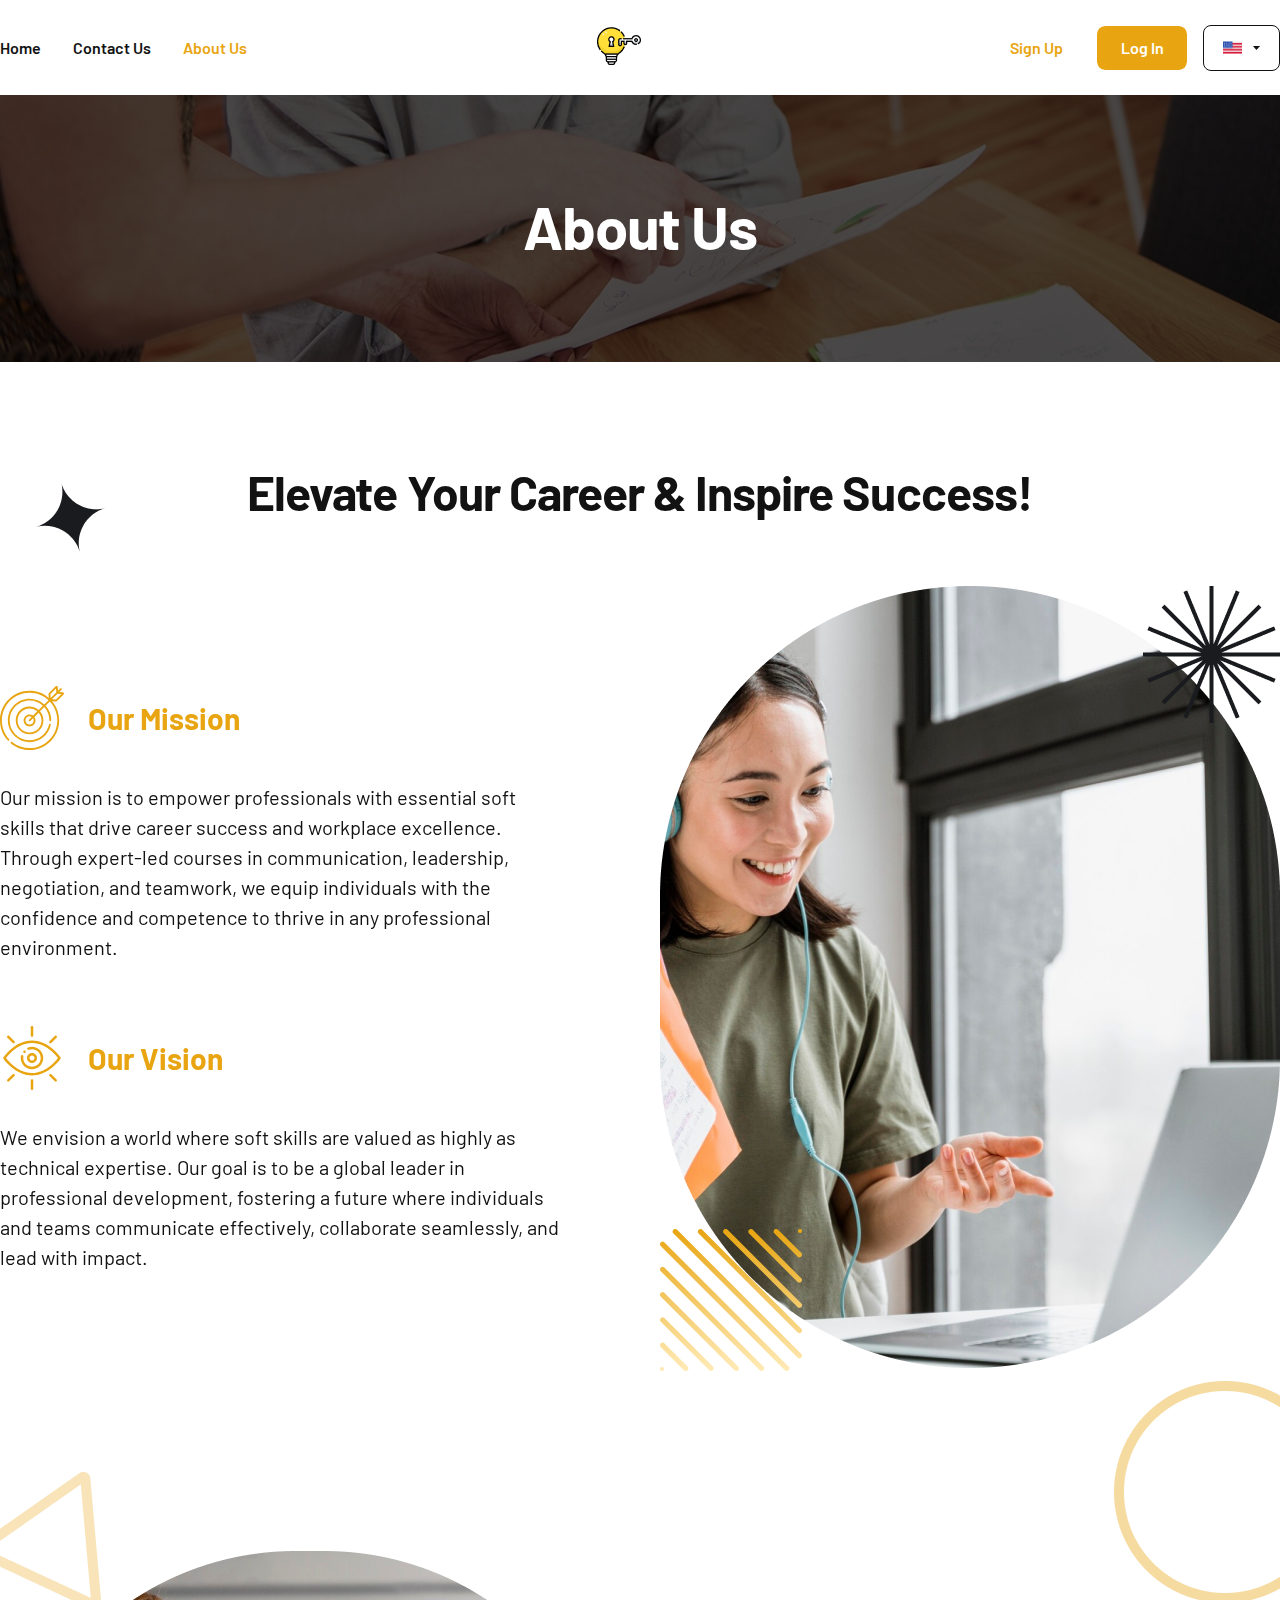
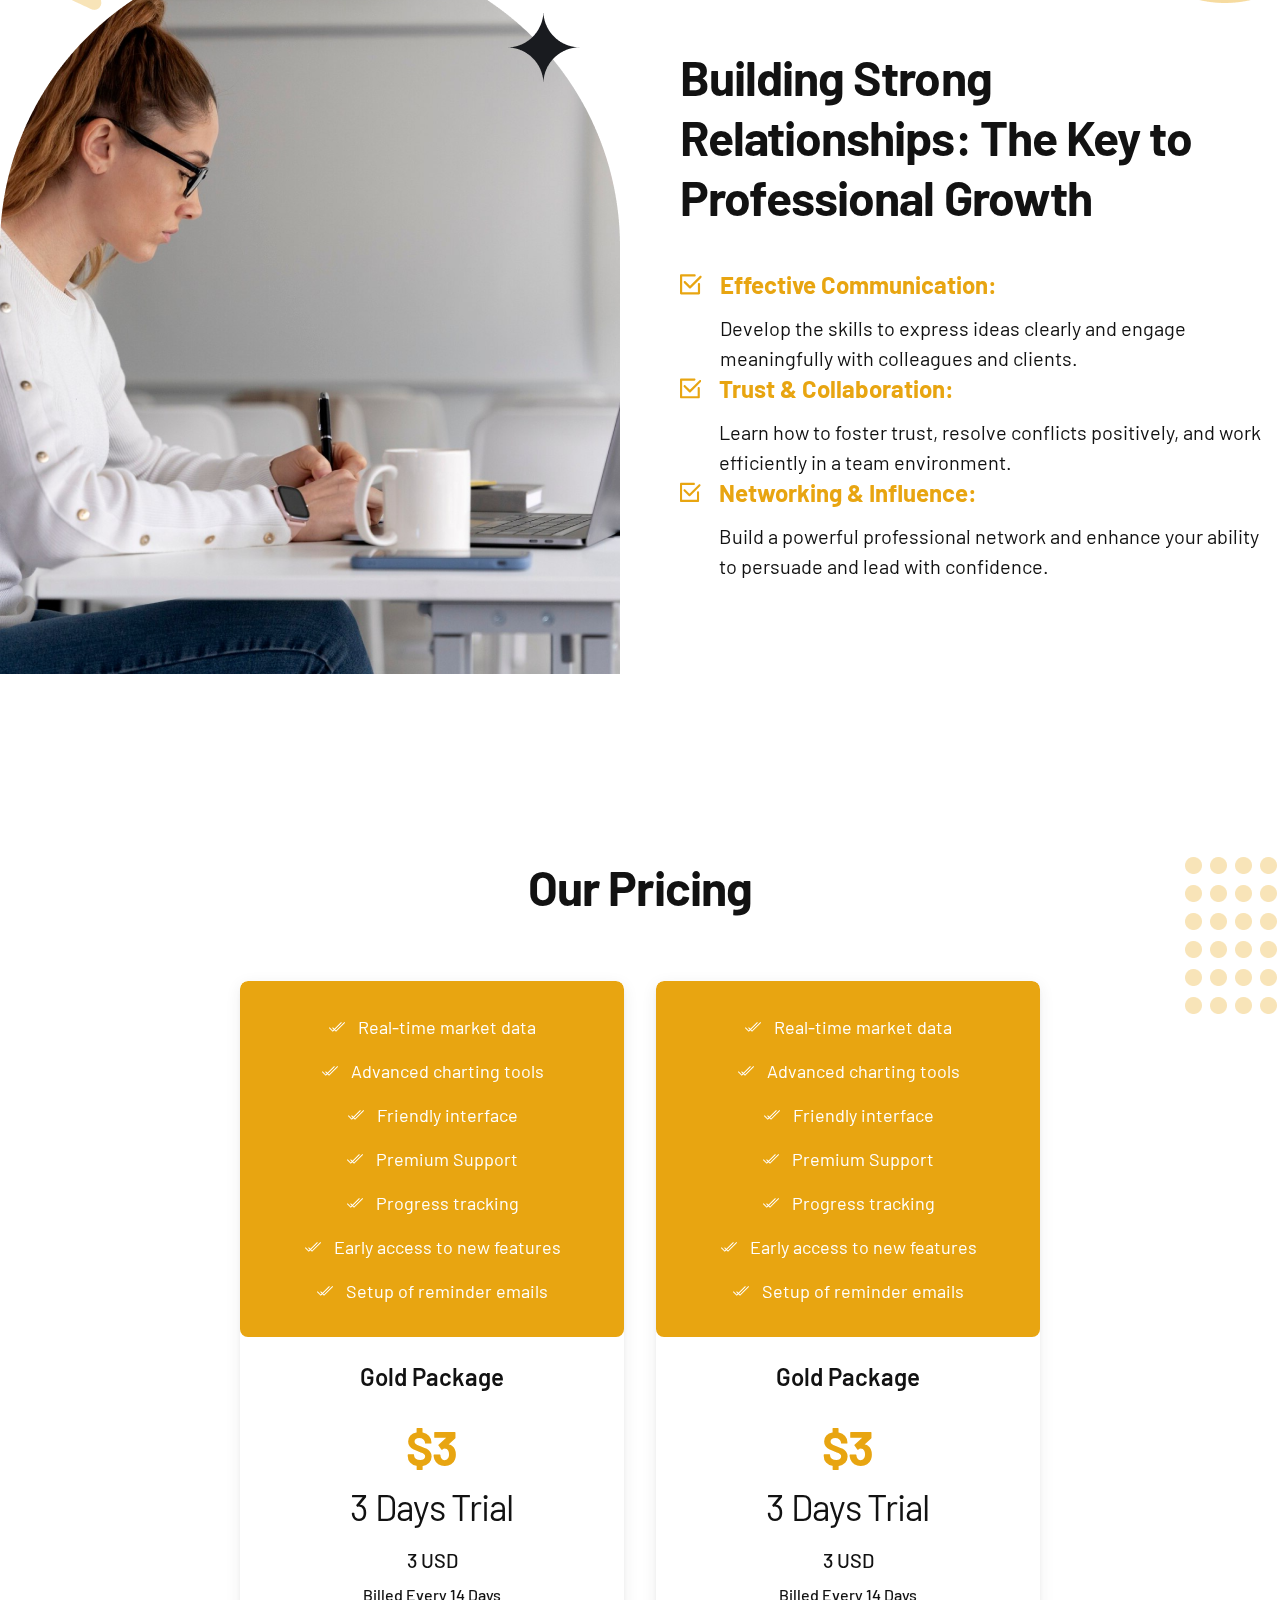
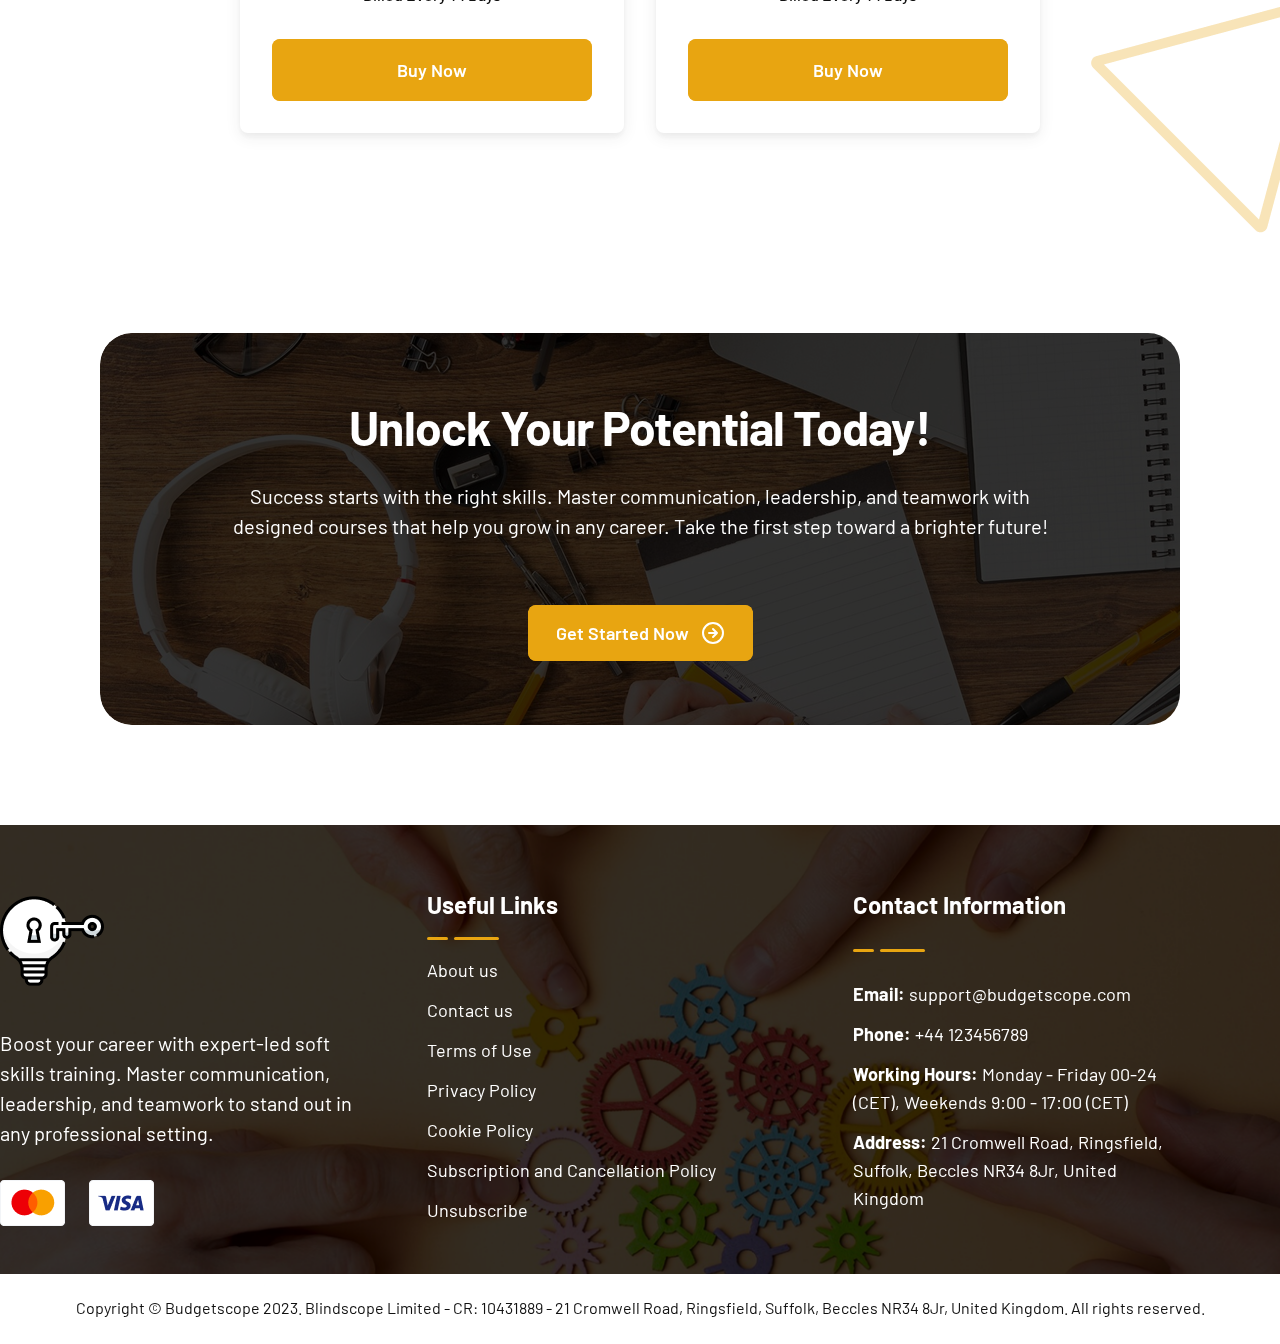
==== about.html @ 794ea0c1 "apply onclick on logo to navigate start of the page" ====
<!DOCTYPE html>
<html lang="en">

<head>
    <meta charset="UTF-8" />
    <meta name="viewport" content="width=device-width, initial-scale=1.0" />
    <title>About us</title>
    <link rel="shortcut icon" href="./assets/logo.png" type="image/x-icon">
    <link rel="stylesheet" href="style.css" />
</head>

<body>
    <nav class="navbar">
        <div class="container">
            <div class="navbar-wrapper">
                <div class="nav-links-wrapper">
                    <a href="/index.html">Home</a>
                    <a href="#">Contact Us</a>
                    <a href="/about.html" class="nav-link-active">About Us</a>
                </div>
                <a href="/index.html">
                    <img src="./assets/logo.png" alt="logo" />
                </a>
                <div class="action-wrapper">
                    <a href="#" class="btn-ghost">
                        <div>
                            <span>Sign Up</span>
                            <span>Sign Up</span>
                        </div>
                    </a>
                    <a href="#" class="btn-fill">Log In</a>
                    <div class="dropdown">
                        <div class="dropdown-btn" id="selected-lang">
                            <img src="./assets/flag.png" alt="English" />
                            <span class="arrow">
                                <svg xmlns="http://www.w3.org/2000/svg" width="9" height="6" viewBox="0 0 9 6"
                                    fill="none">
                                    <path fill-rule="evenodd" clip-rule="evenodd"
                                        d="M4.47634 5.01749L0.964577 0.982514L8.03564 0.982513C8.01816 1 4.47634 5.01749 4.47634 5.01749Z"
                                        fill="#121212" />
                                </svg>
                            </span>
                        </div>
                        <div class="dropdown-content" id="dropdown">
                            <div data-lang="en" data-flag="./assets/flag.png">
                                <img src="./assets/flag.png" alt="English" />
                            </div>
                        </div>
                    </div>
                </div>
            </div>
        </div>
    </nav>
    <div class="smooth-scroll">
        <main>
            <section class="about-us-banner">
                <h1>About Us</h1>
            </section>

            <section class="career">
                <img src="./assets/career-star.png" class="career-star-left" alt="image">
                <div class="container">
                    <h2 class="section-title">Elevate Your Career & Inspire Success!</h2>
                    <div class="career-content-wrapper">
                        <div class="career-card-wrapper">
                            <div class="career-card">
                                <div class="career-card-header">
                                    <svg xmlns="http://www.w3.org/2000/svg" width="64" height="64" viewBox="0 0 64 64"
                                        fill="none">
                                        <g clip-path="url(#clip0_18001_59133)">
                                            <path
                                                d="M55.7074 15.4775C56.3069 15.4775 56.8849 15.2396 57.3113 14.8131L63.5947 8.52963C64.4344 7.69001 63.8876 6.24901 62.7046 6.17476L59.3609 5.96489L61.5427 3.78302C61.9089 3.41689 61.9089 2.82327 61.5427 2.45727C61.1765 2.09115 60.583 2.09115 60.2169 2.45727L58.035 4.63914L57.8251 1.2954C57.7508 0.110276 56.3084 -0.432722 55.4703 0.405276L49.1866 6.68876C48.7265 7.14889 48.4862 7.78526 48.5269 8.43464L48.7429 11.8756C43.4987 7.40414 36.7398 4.83989 29.5801 4.83989C13.2313 4.83989 0 18.0696 0 34.4198C0 41.7987 2.73249 48.8661 7.69436 54.3198C8.04298 54.7027 8.63586 54.7307 9.01873 54.3823C9.40173 54.0338 9.42973 53.4409 9.08136 53.0579C4.43424 47.9502 1.875 41.3311 1.875 34.4198C1.875 19.1432 14.3035 6.71476 29.5801 6.71476C36.7391 6.71476 43.4755 9.45851 48.5144 14.1596L44.2367 18.4372C40.368 14.8861 35.2172 12.713 29.5801 12.713C17.611 12.713 7.87336 22.4506 7.87336 34.4197C7.87336 37.8645 8.70436 41.2956 10.2769 44.3423C10.277 44.3424 10.277 44.3426 10.2771 44.3427C13.9207 51.4028 21.2588 56.1264 29.5802 56.1264C39.8338 56.1264 48.7516 48.8841 50.8359 38.8332C50.941 38.3262 50.6153 37.83 50.1083 37.7248C49.6014 37.6197 49.1052 37.9454 49 38.4524C47.1015 47.6069 38.9344 54.2514 29.5803 54.2514C22.1292 54.2514 15.371 50.1251 11.9434 43.4828C11.9434 43.4827 11.9432 43.4826 11.9432 43.4824C10.487 40.6606 9.74848 37.6115 9.74848 34.4197C9.74848 23.4845 18.645 14.588 29.5802 14.588C34.7014 14.588 39.3837 16.5507 42.9113 19.7626L38.6717 24.0022C36.2387 21.8762 33.0574 20.5862 29.5802 20.5862C21.9525 20.5862 15.7468 26.7918 15.7468 34.4196C15.7468 42.0473 21.9525 48.2529 29.5802 48.2529C37.2079 48.2529 43.4137 42.0473 43.4137 34.4196C43.4137 30.9423 42.1237 27.7611 39.9975 25.3281L44.2374 21.0882C47.4244 24.5875 49.3825 29.2245 49.4115 34.3042C49.4144 34.8201 49.8336 35.2363 50.3489 35.2363H50.3544C50.8721 35.2333 51.2894 34.8112 51.2865 34.2935C51.2545 28.7016 49.0869 23.6 45.5633 19.7622L49.8413 15.4842C54.5221 20.4891 57.2851 27.1856 57.2851 34.4195C57.285 49.6964 44.8567 62.1249 29.5801 62.1249C23.2515 62.1249 17.0632 59.9357 12.1553 55.9605C11.7527 55.6348 11.1629 55.6967 10.8367 56.0989C10.5109 56.5013 10.5729 57.0917 10.9751 57.4175C16.2158 61.6623 22.8232 63.9999 29.5801 63.9999C45.9288 63.9999 59.1601 50.7702 59.1601 34.4198C59.1601 28.0182 57.1484 21.9256 53.3426 16.8009C52.9486 16.2702 52.5383 15.7559 52.1141 15.2562C55.7893 15.4871 55.5911 15.4775 55.7074 15.4775ZM41.5385 34.4198C41.5385 41.0137 36.1741 46.3782 29.5801 46.3782C22.9862 46.3782 17.6217 41.0137 17.6217 34.4198C17.6217 27.826 22.9862 22.4615 29.5801 22.4615C32.5403 22.4615 35.2523 23.5431 37.3428 25.3312L33.0766 29.5975C32.0936 28.8828 30.8856 28.4597 29.5801 28.4597C26.2937 28.4597 23.62 31.1335 23.62 34.4198C23.62 37.7062 26.2937 40.3799 29.5801 40.3799C32.8666 40.3799 35.5403 37.7062 35.5403 34.4198C35.5403 33.1142 35.1172 31.9062 34.4026 30.9233L38.6688 26.6571C40.4568 28.7476 41.5385 31.4596 41.5385 34.4198ZM28.9171 35.0828C29.2833 35.449 29.8768 35.449 30.2429 35.0828L33.0532 32.2726C33.4407 32.897 33.6652 33.6326 33.6652 34.42C33.6652 36.6726 31.8326 38.5051 29.5799 38.5051C27.3273 38.5051 25.4948 36.6725 25.4948 34.42C25.4948 32.1675 27.3273 30.3348 29.5799 30.3348C30.3673 30.3348 31.1029 30.5593 31.7273 30.9467L28.9169 33.7571C28.5509 34.1231 28.5509 34.7167 28.9171 35.0828ZM50.3983 8.31714C50.3911 8.20451 50.4329 8.09414 50.5126 8.01451L56.0224 2.5049L56.2673 6.40689L50.632 12.0421L50.3983 8.31714ZM51.9579 13.3679L57.5931 7.73264L61.4951 7.97751L55.9854 13.4873C55.9058 13.567 55.7945 13.6094 55.6828 13.6016L51.9579 13.3679Z"
                                                fill="#E8A511" />
                                        </g>
                                        <defs>
                                            <clipPath id="clip0_18001_59133">
                                                <rect width="64" height="64" fill="white" />
                                            </clipPath>
                                        </defs>
                                    </svg>

                                    <h3>Our Mission</h3>
                                </div>
                                <p>Our mission is to empower professionals with essential soft skills that drive career
                                    success and workplace excellence. Through expert-led courses in communication,
                                    leadership, negotiation, and teamwork, we equip individuals with the confidence and
                                    competence to thrive in any professional environment.
                                </p>
                            </div>
                            <div class="career-card">
                                <div class="career-card-header">
                                    <svg xmlns="http://www.w3.org/2000/svg" width="64" height="64" viewBox="0 0 64 64"
                                        fill="none">
                                        <path
                                            d="M24.5 27C25.1899 27 25.75 26.4399 25.75 25.75C25.75 25.0566 25.1841 24.5 24.5 24.5C23.8101 24.5 23.25 25.0601 23.25 25.75C23.25 26.4404 23.8101 27 24.5 27Z"
                                            fill="#E8A511" />
                                        <path
                                            d="M32 10.75C32.6904 10.75 33.25 10.1904 33.25 9.5V1.25C33.25 0.55957 32.6904 0 32 0C31.3096 0 30.75 0.55957 30.75 1.25V9.5C30.75 10.1904 31.3096 10.75 32 10.75Z"
                                            fill="#E8A511" />
                                        <path
                                            d="M30.75 54.5V62.75C30.75 63.4404 31.3096 64 32 64C32.6904 64 33.25 63.4404 33.25 62.75V54.5C33.25 53.8096 32.6904 53.25 32 53.25C31.3096 53.25 30.75 53.8096 30.75 54.5Z"
                                            fill="#E8A511" />
                                        <path
                                            d="M12.7061 16.9736C13.1943 17.4619 13.9854 17.4619 14.4741 16.9736C14.9619 16.4858 14.9619 15.6943 14.4741 15.2061L9.16992 9.90234C8.68213 9.41406 7.89062 9.41406 7.40234 9.90234C6.91406 10.3906 6.91406 11.1821 7.40234 11.6699L12.7061 16.9736Z"
                                            fill="#E8A511" />
                                        <path
                                            d="M49.5264 48.2759C49.0381 48.7642 49.0381 49.5557 49.5264 50.0439L54.8301 55.3477C55.3179 55.8354 56.1094 55.8359 56.5977 55.3477C57.0859 54.8594 57.0859 54.0679 56.5977 53.5796L51.2939 48.2759C50.8057 47.7881 50.0146 47.7881 49.5264 48.2759Z"
                                            fill="#E8A511" />
                                        <path
                                            d="M51.2939 16.9736L56.5977 11.6699C57.0859 11.1821 57.0859 10.3906 56.5977 9.90234C56.1094 9.41406 55.3184 9.41406 54.8301 9.90234L49.5264 15.2061C49.0381 15.6943 49.0381 16.4858 49.5264 16.9736C50.0146 17.4619 50.8057 17.4619 51.2939 16.9736Z"
                                            fill="#E8A511" />
                                        <path
                                            d="M12.7061 48.2764L7.40234 53.5801C6.91406 54.0679 6.91406 54.8594 7.40234 55.3477C7.89062 55.8359 8.68164 55.8359 9.16992 55.3477L14.4741 50.0439C14.9619 49.5557 14.9619 48.7642 14.4741 48.2764C13.9858 47.7881 13.1943 47.7881 12.7061 48.2764Z"
                                            fill="#E8A511" />
                                        <path
                                            d="M11.2294 41.0796C17.7435 46.5884 24.9261 49.5 31.9999 49.5C39.0741 49.5 46.2562 46.5884 52.7704 41.0796C57.6512 36.9521 60.4218 32.8696 60.537 32.6978C60.8207 32.2759 60.8207 31.7241 60.537 31.3022C60.4218 31.1309 57.6512 27.0479 52.7704 22.9204C46.2562 17.4116 39.0741 14.5 31.9999 14.5C24.9261 14.5 17.7435 17.4116 11.2294 22.9204C6.349 27.0479 3.57849 31.1304 3.46277 31.3022C3.17908 31.7241 3.17908 32.2759 3.46277 32.6978C3.57849 32.8696 6.349 36.9521 11.2294 41.0796ZM12.8436 24.8296C17.0673 21.2578 23.8192 17 31.9999 17C40.1556 17 46.89 21.2334 51.1034 24.7847C54.5834 27.7183 56.973 30.688 57.9584 32.001C56.9808 33.3047 54.6176 36.2432 51.1561 39.1704C46.9325 42.7422 40.1805 47 31.9999 47C23.8441 47 17.1097 42.7666 12.8969 39.2153C9.41638 36.2817 7.02625 33.3115 6.04187 31.9995C7.01892 30.6953 9.3822 27.7568 12.8436 24.8296Z"
                                            fill="#E8A511" />
                                        <path
                                            d="M32 43.25C38.2417 43.25 43.25 38.1841 43.25 32C43.25 25.7969 38.2031 20.75 32 20.75C30.6865 20.75 29.2607 20.9907 27.9736 21.4922C27.3301 21.7422 27.0112 22.4668 27.2612 23.1104C27.4966 23.7158 28.1538 24.1006 29.0005 23.7778C29.9526 23.4214 31.019 23.25 32 23.25C36.8247 23.25 40.75 27.1753 40.75 32C40.75 36.8105 36.8496 40.75 32 40.75C27.1753 40.75 23.25 36.8247 23.25 32C23.25 31.4165 23.3018 30.9678 23.3945 30.4043C23.5229 29.7261 23.0771 29.0762 22.3989 28.9468C21.7227 28.8188 21.0664 29.2666 20.937 29.9443C20.8091 30.623 20.75 31.3398 20.75 32C20.75 38.2031 25.7969 43.25 32 43.25Z"
                                            fill="#E8A511" />
                                        <path
                                            d="M37 32C37 29.2432 34.7568 27 32 27C29.2432 27 27 29.2432 27 32C27 34.7568 29.2432 37 32 37C34.7568 37 37 34.7568 37 32ZM29.5 32C29.5 30.6216 30.6216 29.5 32 29.5C33.3784 29.5 34.5 30.6216 34.5 32C34.5 33.3784 33.3784 34.5 32 34.5C30.6216 34.5 29.5 33.3784 29.5 32Z"
                                            fill="#E8A511" />
                                    </svg>

                                    <h3>Our Vision
                                    </h3>
                                </div>
                                <p>
                                    We envision a world where soft skills are valued as highly as technical expertise.
                                    Our
                                    goal is to be a global leader in professional development, fostering a future where
                                    individuals and teams communicate effectively, collaborate seamlessly, and lead with
                                    impact.
                                </p>
                            </div>
                        </div>

                        <div class="career-image-wrapper">
                            <img src="./assets/career-spike.png" class="career-spike" alt="image">
                            <img src="./assets/career-lines.png" class="career-lines" alt="image">
                            <img src="./assets/career-right.png" alt="image">
                        </div>
                    </div>
                </div>
            </section>

            <section class="about-us-growth">
                <img src="./assets/about-us-growth-left.png" class="about-us-growth-left-img" alt="image">
                <img src="./assets/about-us-growth-right.png" class="about-us-growth-right-img" alt="image">
                <div class="container">
                    <div class="about-us-growth-wrapper">
                        <div class="about-us-growth-left">
                            <img src="./assets/about-us-growth-image.png" alt="image">
                            <img src="./assets/about-us-growth-star.png" class="about-us-growth-star" alt="image">
                        </div>
                        <div class="about-us-growth-right">
                            <h2>Building Strong Relationships: The Key to Professional Growth
                            </h2>
                            <div class="">
                                <div class="feature">
                                    <svg xmlns="http://www.w3.org/2000/svg" width="32" height="31" viewBox="0 0 32 31"
                                        fill="none">
                                        <path
                                            d="M31.5281 3.06352C30.8986 2.43409 29.8785 2.4343 29.2497 3.06373L14.7909 17.5249L8.13037 10.8641C7.50095 10.2349 6.48076 10.2347 5.85198 10.8639C5.22255 11.4931 5.22255 12.5133 5.85176 13.1423L13.6517 20.9427C13.954 21.2449 14.3636 21.4146 14.7911 21.4146C15.2184 21.4146 15.6283 21.2449 15.9305 20.9427L31.5285 5.34191C32.1573 4.71291 32.1573 3.69273 31.5281 3.06352Z"
                                            fill="#E8A511" />
                                        <path
                                            d="M28.0492 13.3893C27.1594 13.3893 26.4381 14.1104 26.4381 15.0004V26.9381H3.22232V3.72232H21.6046C22.4946 3.72232 23.2157 3.00116 23.2157 2.11116C23.2157 1.22137 22.4946 0.5 21.6046 0.5H1.61116C0.72137 0.5 0 1.22115 0 2.11116V28.5492C0 29.4392 0.72137 30.1604 1.61116 30.1604H28.0492C28.9392 30.1604 29.6604 29.4392 29.6604 28.5492V15.0004C29.6604 14.1106 28.9392 13.3893 28.0492 13.3893Z"
                                            fill="#E8A511" />
                                    </svg>
                                    <div>
                                        <h3 class="feature-title">Effective Communication:</h3>
                                        <p class="feature-desc">
                                            Develop the skills to express ideas clearly and engage
                                            meaningfully with colleagues and clients.
                                        </p>
                                    </div>
                                </div>
                                <div class="feature">
                                    <svg xmlns="http://www.w3.org/2000/svg" width="32" height="31" viewBox="0 0 32 31"
                                        fill="none">
                                        <path
                                            d="M31.5281 3.06352C30.8986 2.43409 29.8785 2.4343 29.2497 3.06373L14.7909 17.5249L8.13037 10.8641C7.50095 10.2349 6.48076 10.2347 5.85198 10.8639C5.22255 11.4931 5.22255 12.5133 5.85176 13.1423L13.6517 20.9427C13.954 21.2449 14.3636 21.4146 14.7911 21.4146C15.2184 21.4146 15.6283 21.2449 15.9305 20.9427L31.5285 5.34191C32.1573 4.71291 32.1573 3.69273 31.5281 3.06352Z"
                                            fill="#E8A511" />
                                        <path
                                            d="M28.0492 13.3893C27.1594 13.3893 26.4381 14.1104 26.4381 15.0004V26.9381H3.22232V3.72232H21.6046C22.4946 3.72232 23.2157 3.00116 23.2157 2.11116C23.2157 1.22137 22.4946 0.5 21.6046 0.5H1.61116C0.72137 0.5 0 1.22115 0 2.11116V28.5492C0 29.4392 0.72137 30.1604 1.61116 30.1604H28.0492C28.9392 30.1604 29.6604 29.4392 29.6604 28.5492V15.0004C29.6604 14.1106 28.9392 13.3893 28.0492 13.3893Z"
                                            fill="#E8A511" />
                                    </svg>

                                    <div>
                                        <h3 class="feature-title">Trust & Collaboration:</h3>
                                        <p class="feature-desc">
                                            Learn how to foster trust, resolve conflicts positively, and
                                            work efficiently in a team environment.
                                        </p>
                                    </div>
                                </div>
                                <div class="feature">
                                    <svg xmlns="http://www.w3.org/2000/svg" width="32" height="31" viewBox="0 0 32 31"
                                        fill="none">
                                        <path
                                            d="M31.5281 3.06352C30.8986 2.43409 29.8785 2.4343 29.2497 3.06373L14.7909 17.5249L8.13037 10.8641C7.50095 10.2349 6.48076 10.2347 5.85198 10.8639C5.22255 11.4931 5.22255 12.5133 5.85176 13.1423L13.6517 20.9427C13.954 21.2449 14.3636 21.4146 14.7911 21.4146C15.2184 21.4146 15.6283 21.2449 15.9305 20.9427L31.5285 5.34191C32.1573 4.71291 32.1573 3.69273 31.5281 3.06352Z"
                                            fill="#E8A511" />
                                        <path
                                            d="M28.0492 13.3893C27.1594 13.3893 26.4381 14.1104 26.4381 15.0004V26.9381H3.22232V3.72232H21.6046C22.4946 3.72232 23.2157 3.00116 23.2157 2.11116C23.2157 1.22137 22.4946 0.5 21.6046 0.5H1.61116C0.72137 0.5 0 1.22115 0 2.11116V28.5492C0 29.4392 0.72137 30.1604 1.61116 30.1604H28.0492C28.9392 30.1604 29.6604 29.4392 29.6604 28.5492V15.0004C29.6604 14.1106 28.9392 13.3893 28.0492 13.3893Z"
                                            fill="#E8A511" />
                                    </svg>
                                    <div>
                                        <h3 class="feature-title">Networking & Influence:</h3>
                                        <p class="feature-desc">
                                            Build a powerful professional network and enhance your
                                            ability to persuade and lead with confidence.
                                        </p>
                                    </div>
                                </div>
                            </div>
                        </div>
                    </div>
                </div>
            </section>

            <section class="pricing">
                <img src="./assets/pricing-right-bg.png" class="pricing-top-bg" alt="background">
                <img src="./assets/pricing-right-bottom-bg.png" class="pricing-bottom-bg" alt="background">
                <div class="container">
                    <div class="section-title">Our Pricing</div>
                    <div class="pricing-wrapper">
                        <div class="pricing-card">
                            <div class="pricing-header">
                                <ul>
                                    <li><img src="./assets/check.svg" alt="check icon"> Real-time market data</li>
                                    <li><img src="./assets/check.svg" alt="check icon"> Advanced charting tools</li>
                                    <li><img src="./assets/check.svg" alt="check icon"> Friendly interface</li>
                                    <li><img src="./assets/check.svg" alt="check icon"> Premium Support</li>
                                    <li><img src="./assets/check.svg" alt="check icon"> Progress tracking</li>
                                    <li><img src="./assets/check.svg" alt="check icon"> Early access to new features
                                    </li>
                                    <li><img src="./assets/check.svg" alt="check icon"> Setup of reminder emails</li>
                                </ul>
                            </div>
                            <div class="pricing-body">
                                <h3 class="package-title">Gold Package</h3>
                                <p class="price">$3</p>
                                <p class="duration">3 Days Trial</p>
                                <p class="billing-price">3 USD</p>
                                <p class="billing-cycle">Billed Every 14 Days</p>
                            </div>
                            <div class="pricing-footer">
                                <button class="cta-btn btn-fill">Buy Now</button>
                            </div>
                        </div>
                        <div class="pricing-card">
                            <div class="pricing-header">
                                <ul>
                                    <li><img src="./assets/check.svg" alt="check icon"> Real-time market data</li>
                                    <li><img src="./assets/check.svg" alt="check icon"> Advanced charting tools</li>
                                    <li><img src="./assets/check.svg" alt="check icon"> Friendly interface</li>
                                    <li><img src="./assets/check.svg" alt="check icon"> Premium Support</li>
                                    <li><img src="./assets/check.svg" alt="check icon"> Progress tracking</li>
                                    <li><img src="./assets/check.svg" alt="check icon"> Early access to new features
                                    </li>
                                    <li><img src="./assets/check.svg" alt="check icon"> Setup of reminder emails</li>
                                </ul>
                            </div>
                            <div class="pricing-body">
                                <h3 class="package-title">Gold Package</h3>
                                <p class="price">$3</p>
                                <p class="duration">3 Days Trial</p>
                                <p class="billing-price">3 USD</p>
                                <p class="billing-cycle">Billed Every 14 Days</p>
                            </div>
                            <div class="pricing-footer">
                                <button class="cta-btn btn-fill">Buy Now</button>
                            </div>
                        </div>
                    </div>
                </div>
            </section>

            <section class="cta">
                <div class="container">
                    <div class="cta-wrapper">
                        <div class="cta-content-wrapper">
                            <h2 class="cta-title">Unlock Your Potential Today!</h2>
                            <p class="cta-desc">Success starts with the right skills. Master communication, leadership,
                                and
                                teamwork
                                with designed courses that help you grow in any career. Take the first step toward a
                                brighter future!</p>
                            <button class="btn-fill cta-btn">Get Started Now
                                <svg xmlns="http://www.w3.org/2000/svg" width="24" height="24" viewBox="0 0 24 24"
                                    fill="none">
                                    <path
                                        d="M12 16L16 12M16 12L12 8M16 12H8M22 12C22 17.5228 17.5228 22 12 22C6.47715 22 2 17.5228 2 12C2 6.47715 6.47715 2 12 2C17.5228 2 22 6.47715 22 12Z"
                                        stroke="white" stroke-width="2" stroke-linecap="round"
                                        stroke-linejoin="round" />
                                </svg>
                            </button>
                        </div>
                    </div>
                </div>
            </section>

            <footer class="footer">
                <div class="container">
                    <div class="footer-wrapper">
                        <div class="footer-info">
                            <a href="/index.html" class="footer-logo">
                                <img src="./assets/footer-logo.png" alt="logo">
                            </a>
                            <p class="footer-text">Boost your career with expert-led soft skills training. Master
                                communication,
                                leadership, and teamwork to stand out in any professional setting.</p>
                            <div class="payment-icons">
                                <img src="./assets/mastar-card.png" alt="MasterCard">
                                <img src="./assets/visa.png" alt="Visa">
                            </div>
                        </div>
                        <div class="footer-links">
                            <h4>Useful Links</h4>

                            <div class="line-wrapper">
                                <div class="line-1"></div>
                                <div class="line-2"></div>
                            </div>

                            <ul>
                                <li><a href="#">About us</a></li>
                                <li><a href="#">Contact us</a></li>
                                <li><a href="#">Terms of Use</a></li>
                                <li><a href="#">Privacy Policy</a></li>
                                <li><a href="#">Cookie Policy</a></li>
                                <li><a href="#">Subscription and Cancellation Policy</a></li>
                                <li><a href="#">Unsubscribe</a></li>
                            </ul>
                        </div>
                        <div class="footer-contact">
                            <h4>Contact Information</h4>

                            <div class="line-wrapper">
                                <div class="line-1"></div>
                                <div class="line-2"></div>
                            </div>

                            <p><strong>Email:</strong> support@budgetscope.com</p>
                            <p><strong>Phone:</strong> +44 123456789</p>
                            <p><strong>Working Hours:</strong> Monday - Friday 00-24 (CET), Weekends 9:00 - 17:00 (CET)
                            </p>
                            <p><strong>Address:</strong> 21 Cromwell Road, Ringsfield, Suffolk, Beccles NR34 8Jr, United
                                Kingdom</p>
                        </div>
                    </div>
                    <div class="footer-bottom">
                        <p>Copyright &copy; Budgetscope 2023. Blindscope Limited - CR: 10431889 - 21 Cromwell Road,
                            Ringsfield,
                            Suffolk,
                            Beccles NR34 8Jr, United Kingdom. All rights reserved.</p>
                    </div>
                </div>

            </footer>
        </main>
    </div>
    <script src="script.js"></script>
</body>

</html>
---- style.css ----
@import url("https://fonts.googleapis.com/css2?family=Barlow:ital,wght@0,100;0,200;0,300;0,400;0,500;0,600;0,700;0,800;0,900;1,100;1,200;1,300;1,400;1,500;1,600;1,700;1,800;1,900&display=swap");

* {
    margin: 0;
    padding: 0;
}

html,
body,
div,
span,
h1,
h2,
h3,
h4,
h5,
h6,
p,
a,
strong,
i,
ol,
ul,
li,
form,
label,
footer,
header,
menu,
nav,
section {
    margin: 0;
    padding: 0;
}

ol,
ul {
    list-style: none;
}

a {
    text-decoration: none;
}

button:focus,
a:focus,
input:focus,
textarea:focus,
select:focus {
    outline: none;
}

:root {
    --font-barlow: "Barlow", serif;
    --primary: #e8a511;
    --white: #fff;
    --dark: #121212;
}

body {
    font-family: var(--font-barlow);
    -webkit-box-sizing: border-box;
    box-sizing: border-box;
    overflow-x: hidden;
    scroll-behavior: smooth;
    color: var(--dark);
    background-color: var(--white);
}

main {
    padding-top: 90px;
}

.smooth-scroll {
    will-change: transform;
    position: fixed; 
    width: 100%;
    top: 0;
    left: 0;
}

/* common starts */
.container {
    max-width: 1280px;
    width: 100%;
    margin: 0 auto;
}

.section-title {
    text-align: center;
    font-size: 48px;
    font-weight: 700;
    line-height: 60px;
    letter-spacing: -0.96px;
}

.section-desc {
    text-align: center;
    font-size: 20px;
    font-weight: 400;
    line-height: 30px;
}

/* common ends */

/* navbar starts */
.navbar {
    padding: 24px 0;
    position: fixed;
    top: 0;
    width: 100%;
    background-color: var(--white);
    z-index: 999;
}

.navbar-wrapper {
    display: flex;
    align-items: center;
    justify-content: space-between;
}

.nav-links-wrapper {
    display: flex;
    align-items: center;
    gap: 32px;
}

.nav-links-wrapper a {
    color: var(--dark);
    font-size: 16px;
    font-weight: 600;
    line-height: 24px;
    transition: 0.3s color ease;
}

.nav-links-wrapper a:hover {
    color: var(--primary);
}

.nav-link-active {
    color: var(--primary) !important;
}

.action-wrapper {
    display: flex;
    align-items: center;
    gap: 16px;
}

/* btn ghost */
.btn-ghost {
    position: relative;
    min-width: 90px;
    min-height: 44px;
    background: #fff;
    text-decoration: none;
    font-weight: 600;
    font-size: 16px;
    display: flex;
    align-items: center;
    justify-content: center;
    overflow: hidden;
    transition-delay: 0.6s;
    border-radius: 8px;
    color: var(--primary);
    transition: all 0.6s ease;
}

.btn-ghost::before {
    content: "";
    position: absolute;
    top: 0;
    left: 0;
    width: 100%;
    height: 100%;
    background: var(--primary);
    border-radius: 50% 50% 0 0;
    transform: translateY(100%) scaleY(0.5);
    transition: all 0.6s ease;
}

.btn-ghost::after {
    content: "";
    position: absolute;
    top: 0;
    left: 0;
    width: 100%;
    height: 100%;
    background: white;
    border-radius: 0;
    transform: translateY(0) scaleY(1);
    transition: all 0.6s ease;
}

.btn-ghost div {
    position: relative;
    width: 100%;
    min-height: 22px;
    text-transform: capitalize;
    overflow: hidden;
    display: flex;
    justify-content: center;
    align-items: center;
    transition: all 0.6s ease;
}

.btn-ghost span {
    position: absolute;
    z-index: 1;
    width: 100%;
    text-align: center;
    transition: transform 0.5s ease;
}

.btn-ghost span:first-child {
    color: var(--white);
    transform: translateY(24px);
}

.btn-ghost span:last-child {
    color: var(--primary);
    transform: translateY(0);
}

.btn-ghost:hover {
    background: var(--primary);
    transition: background 0.2s linear;
    transition-delay: 0.6s;
}

.btn-ghost:hover::after {
    border-radius: 0 0 50% 50%;
    transform: translateY(-100%) scaleY(0.5);
    transition-delay: 0;
}

.btn-ghost:hover::before {
    border-radius: 0;
    transform: translateY(0) scaleY(1);
    transition-delay: 0;
}

.btn-ghost:hover span:first-child {
    transform: translateY(0);
}

.btn-ghost:hover span:last-child {
    transform: translateY(-24px);
}

.btn-ghost:active {
    transform: scale(0.95);
  }

/* btn ghost */

/* btn fill */
.btn-fill {
    display: inline-block;
    min-width: 90px;
    min-height: 44px;
    border-radius: 8px;
    font-size: 16px;
    color: var(--white);
    transition: all .6s;
    position: relative;
    overflow: hidden;
    z-index: 1;
    display: flex;
    align-items: center;
    justify-content: center;
    font-weight: 600;
    font-family: "Barlow";
    border: none;
  }
  
  .btn-fill::after {
    content: '';
    position: absolute;
    bottom: 0;
    left: 0;
    width: 100%;
    height: 100%;
    background-color: var(--primary);
    border-radius: 8px;
    z-index: -2;
  }
  
  .btn-fill::before {
    content: '';
    position: absolute;
    bottom: 0;
    left: 0;
    width: 0%;
    height: 100%;
    background-color: #d39308;
    transition: all .3s;
    border-radius: 8px;
    z-index: -1;
  }
  
  .btn-fill:hover {
    color: var(--white);
  }
  
  .btn-fill:hover::before {
    width: 100%;
  }

  .btn-fill:active {
    transform: scale(0.95);
  }

  .btn-fill svg {
    transition: all 0.5s ease;
  }

  .btn-fill:hover svg {
    transform: rotate(45deg);
  }

/* btn fill */

/* language dropdown */
.dropdown {
    position: relative;
    display: inline-block;
}

.dropdown-btn {
    display: flex;
    align-items: center;
    gap: 10px;
    width: 75px;
    height: 44px;
    border: 1px solid var(--dark);
    border-radius: 8px;
    cursor: pointer;
    background: white;
    justify-content: center;
}

.dropdown-btn img {
    width: 20px;
    height: 13px;
    object-fit: cover;
}

.arrow {
    transition: transform 0.3s ease;
    display: flex;
    align-items: center;
    justify-content: center;
}

.dropdown-content {
    position: absolute;
    top: 100%;
    left: 0;
    min-width: 75px;
    height: 44px;
    background: white;
    border: 1px solid #ccc;
    border-radius: 5px;
    box-shadow: 0 4px 6px rgba(0, 0, 0, 0.1);
    opacity: 0;
    transform: translateY(-10px);
    visibility: hidden;
    transition: opacity 0.3s ease, transform 0.3s ease;
    display: flex;
    align-items: center;
    justify-content: center;
}

.dropdown-content div {
    display: flex;
    align-items: center;
    gap: 8px;
    padding: 8px;
    cursor: pointer;
}

.dropdown-content div:hover {
    background: #f1f1f1;
}

.dropdown-content img {
    width: 24px;
    height: 16px;
    object-fit: cover;
}

.show {
    opacity: 1;
    transform: translateY(0);
    visibility: visible;
}

.rotate {
    transform: rotate(180deg);
}

/* language dropdown */

/* navbar ends */

/* hero section starts */

.hero {}

.hero-wrapper {
    display: flex;
    padding: 20px 0 0;
}

.image-wrapper-left,
.image-wrapper-right {
    position: relative;
}

.team-work-star {
    max-width: 72px;
    width: 100%;
    position: absolute;
    right: 0;
    top: 0;
}

.woman-star {
    position: absolute;
    top: 0;
    left: 0;
}

.hero-content {
    text-align: center;
    max-width: 628px;
    width: 100%;
    margin: auto;
}

.hero-title {
    text-align: center;
    font-size: 60px;
    font-weight: 700;
    line-height: 72px;
    letter-spacing: -1.2px;
}

.hero-title .highlight {
    color: var(--primary);
    text-decoration: underline;
}

.hero-desc {
    text-align: center;
    font-size: 18px;
    font-weight: 400;
    line-height: 28px;
    margin-top: 32px;
}

.hero-cta-wrapper {
    margin-top: 64px;
    display: flex;
    align-items: center;
    justify-content: center;
    gap: 32px;
}

/* btn outline */
.btn-outline {
    color: var(--white);
    cursor: pointer;
    display: block;
    position: relative;
    border: 2px solid var(--primary);
    transition: all 0.4s cubic-bezier(0.42, 0, 0.58, 1) 0s;
    overflow: hidden;
    border-radius: 8px;
    border: 1px solid var(--primary);
    box-shadow: 0px 1px 2px 0px rgba(16, 24, 40, 0.05);
    color: var(--primary);
    font-size: 18px;
    font-weight: 600;
    font-family: var(--font-barlow);
}

.btn-outline:hover {
    color: var(--white) !important;
    background-color: transparent;
}

.btn-outline:hover:before {
    right: 0%;
    left: auto;
    width: 100%;
}

.btn-outline:before {
    display: block;
    position: absolute;
    top: 0px;
    left: 0px;
    height: 100%;
    width: 0px;
    z-index: -1;
    content: "";
    color: var(--dark) !important;
    background: var(--primary);
    transition: all 0.6s cubic-bezier(0.42, 0, 0.58, 1) 0s;
}

.btn-outline:active {
    transform: scale(0.95);
}

/* btn outline */

.hero-cta-wrapper a {
    /* padding: 16px 28px !important; */
    min-width: 160px;
    min-height: 56px;
    display: flex;
    align-items: center;
    justify-content: center;
    gap: 12px;
    cursor: pointer;
}

.hero-bg {
    display: flex;
    align-items: center;
    justify-content: space-between;
}

.hero-bg-left {
    display: flex;
    align-items: center;
    gap: 80px;
}

.hero-bg-left .bg-2 {
    margin-top: -68px;
}

/* hero section ends */

/* service section starts */
.service {
    padding: 80px 0;
}

.service-header {
    max-width: 907px;
    width: 100%;
    display: flex;
    flex-direction: column;
    align-items: center;
    gap: 24px;
    margin: auto;
}

.service-carousel {
    position: relative;
    width: 100%;
    overflow: hidden;
}

.service-wrapper {
    margin-top: 64px;
    display: flex;
    gap: 24px;
}

.service-item {
    min-width: calc(33.33% - 24px);
    border-radius: 8px;
    background: var(--white);
    box-shadow: 0px 12px 16px -4px rgba(16, 24, 40, 0.08),
        0px 4px 6px -2px rgba(16, 24, 40, 0.03);
    overflow: hidden;
}

.service-item img {
    width: 100%;
    height: 100%;
    object-fit: cover;
}

.service-cta-wrapper {
    display: flex;
    align-content: center;
    justify-content: space-between;
    position: absolute;
    top: 50%;
    width: 100%;
    transform: translateY(-50%);
}

.service-cta-wrapper button {
    display: flex;
    width: 48px;
    height: 48px;
    justify-content: center;
    align-items: center;
    border-radius: 8px;
    background: var(--white);
    box-shadow: 0px 2px 4px 2px rgba(0, 0, 0, 0.09);
    border: none;
    transition-duration: 0.3s;
    cursor: pointer;
}

.service-cta-wrapper button:hover {
    background-color: var(--primary);
}

.service-cta-wrapper button:active {
    transform: scale(0.95);
}

.pagination {
    display: flex;
    align-items: center;
    gap: 10px;
    justify-content: center;
    width: 100%;
    margin-top: 32px;
}

.pagination-circle {
    width: 11px;
    height: 11px;
    border-radius: 50%;
    background-color: #f5f5f5;
}

.pagination-circle.active {
    background-color: var(--primary);
}

/* service section ends */

/* growth section starts */
.growth {
    position: relative;
    padding: 100px 0;
}

.growth .section-title {
    max-width: 1134px;
    width: 100%;
    margin: 0 auto;
}

.growth-wrapper {
    margin-top: 64px;
    display: flex;
    align-items: center;
    justify-content: space-between;
}

.feature-content {
    max-width: 520px;
    width: 100%;
}

.growth-image-wrapper {
    max-width: 656px;
    width: 100%;
}

.feature-content {
    display: flex;
    flex-direction: column;
    gap: 24px;
}

.feature {
    display: flex;
    align-items: start;
    gap: 18px;
}

.feature-title {
    color: var(--primary);
    font-size: 24px;
    font-weight: 700;
    line-height: 32px;
    margin-bottom: 12px;
}

.feature-desc {
    font-size: 20px;
    font-weight: 400;
    line-height: 30px;
}

.growth-image-wrapper {
    position: relative;
    display: flex;
    align-items: flex-end;
    gap: 51px;
}

.growth-2 {
    position: absolute;
    right: 0;
    bottom: 20%;
}

.growth-image-wrapper .btn-outline {
    padding: 16px 28px;
}

.growth-star {
    position: absolute;
    top: 40px;
    right: 35%;
}

.growth-bg-left {
    position: absolute;
    top: -50px;
    left: 0;
}

.growth-bg-right {
    position: absolute;
    top: 50px;
    right: 0;
}

/* growth section ends */

/* steps section starts */
.steps {
    padding: 80px 0;
    position: relative;
}

.steps-bg-left {
    position: absolute;
    top: 70px;
    left: 70px;
}

.steps-bg-right {
    position: absolute;
    top: 150px;
    right: 32px;
}

.steps-bg-bottom {
    position: absolute;
    bottom: -200px;
    left: 70px;
}

.steps .section-header {
    max-width: 938px;
    width: 100%;
    margin: auto;
    display: flex;
    flex-direction: column;
    gap: 18px;
}

.steps-wrapper {
    margin-top: 64px;
    display: flex;
    align-items: center;
    justify-content: space-between;
    gap: 17px;
    position: relative;
}

.dashed-line {
    position: absolute;
    top: 10%;
    left: 0;
    z-index: -1;
}

.dashed-line svg {
    width: 100%;
}

.step {
    display: flex;
    flex-direction: column;
    align-items: center;
}

.step-2 {
    margin-bottom: -120px;
}

.step .icon {
    display: inline-flex;
    padding: 24px;
    align-items: center;
    gap: 10px;
    border-radius: 32px;
    background: var(--primary);
    margin-bottom: 49px;
}

.step-title {
    text-align: center;
    font-size: 30px;
    font-weight: 700;
    line-height: 38px;
    margin-bottom: 18px;
}

.step-desc {
    text-align: center;
    font-size: 20px;
    line-height: 30px;
}

/* steps section ends */


/* pricing section starts */
.pricing {
    padding: 100px 0;
    position: relative;
}

.pricing-top-bg {
    position: absolute;
    top: 100px;
    right: 0;
}

.pricing-bottom-bg {
    position: absolute;
    bottom: 0;
    right: 0;
}

.pricing-wrapper {
    margin-top: 64px;
    display: flex;
    justify-content: center;
    gap: 32px;
}

.pricing-card {
    background: var(--white);
    border-radius: 8px;
    box-shadow: 0px 4px 4px 0px rgba(51, 51, 51, 0.04), 0px 4px 16px 0px rgba(51, 51, 51, 0.08);
    overflow: hidden;
    max-width: 384px;
    width: 100%;
}

.pricing-header {
    background: var(--primary);
    padding: 32px;
    border-radius: 8px;
}

.pricing-header ul {
    list-style: none;
    display: flex;
    flex-direction: column;
    gap: 16px;
}

.pricing-header ul li {
    color: var(--white);
    text-align: center;
    font-size: 18px;
    line-height: 28px;
    display: flex;
    align-items: center;
    gap: 12px;
    justify-content: center;
}

.pricing-body {
    padding: 24px 32px 0;
    text-align: center;
}

.pricing-body .package-title {
    text-align: center;
    font-size: 24px;
    font-weight: 600;
    line-height: 32px;
    margin-bottom: 24px;
}

.pricing-body .price {
    color: var(--primary);
    text-align: center;
    font-size: 48px;
    font-weight: 700;
    line-height: 60px;
    letter-spacing: -0.96px;
    margin-bottom: 8px;
}

.pricing-body .duration {
    text-align: center;
    font-size: 36px;
    font-weight: 400;
    line-height: 44px;
    letter-spacing: -0.72px;
    margin-bottom: 16px;
}

.pricing-body .billing-price {
    text-align: center;
    font-size: 20px;
    font-weight: 500;
    line-height: 30px;
    margin-bottom: 8px;
}

.pricing-body .billing-cycle {
    text-align: center;
    font-size: 16px;
    font-weight: 500;
    line-height: 24px;
}

.pricing-footer {
    padding: 32px;
}

.pricing-footer button {
    background: var(--primary);
    color: var(--white);
    border: none;
    padding: 20px 40px;
    width: 100%;
    border-radius: 8px;
    cursor: pointer;
    color: #FFF;
    text-align: center;
    font-size: 18px;
    font-weight: 600;
}

/* pricing section ends */

/* cta section starts */
.cta {
    padding: 100px;
}

.cta-wrapper {
    background-image: url("./assets/cta-bg.png") !important;
    background: no-repeat;
    background-attachment: fixed;
    background-size: cover;
    border-radius: 32px;
    padding: 64px;
    display: flex;
    justify-content: center;
}

.cta-content-wrapper {
    max-width: 826px;
    width: 100%;
    margin: 0 auto;
    display: flex;
    flex-direction: column;
    align-items: center;
}

.cta-title {
    color: var(--white);
    text-align: center;
    font-size: 48px;
    font-weight: 700;
    line-height: 60px;
    letter-spacing: -0.96px;
    margin-bottom: 24px;
}

.cta-desc {
    color: var(--white);
    text-align: center;
    font-size: 20px;
    line-height: 30px;
    margin-bottom: 64px;
}

.cta-btn {
    display: flex;
    align-items: center;
    justify-content: center;
    gap: 12px;
    padding: 16px 28px;
    border-radius: 8px;
    background: var(--primary);
    border: none;
    color: var(--white);
    font-size: 18px;
    font-weight: 600;
    font-family: Barlow;
    cursor: pointer;
}

/* cta section ends */

/* about us banner section starts*/
.about-us-banner {
    background-image: url("./assets/about-us-banner.png");
    background-repeat: no-repeat;
    background-size: cover;
    background-attachment: fixed;
    padding: 100px 0;
}

.about-us-banner h1 {
    color: var(--white);
    font-size: 60px;
    font-weight: 700;
    line-height: 72px;
    letter-spacing: -1.2px;
    text-align: center;
}

/* about us banner section ends*/


/* career section starts */
.career {
    padding: 100px 0;
    position: relative;
}

.career-star-left {
    position: absolute;
    top: 120px;
    left: 35px;
}

.career-content-wrapper {
    display: flex;
    align-items: center;
    justify-content: space-between;
    margin-top: 64px;
}

.career-card-wrapper {
    display: flex;
    flex-direction: column;
    gap: 64px;
}

.career-card {
    display: flex;
    flex-direction: column;
    gap: 32px;
    max-width: 559px;
    width: 100%;
}

.career-card-header {
    display: flex;
    align-items: center;
    gap: 24px;
}

.career-card-header h3 {
    color: var(--primary);
    font-size: 30px;
    font-weight: 700;
    line-height: 38px;
}

.career-card p {
    font-size: 20px;
    line-height: 30px;
}

.career-image-wrapper {
    position: relative;
}

.career-spike {
    position: absolute;
    top: 0;
    right: 0;
}

.career-lines {
    position: absolute;
    bottom: 0;
    left: 0;
}

/* career section ends */

/* about us growth section starts */
.about-us-growth {
    padding: 80px 0;
    position: relative;
}

.about-us-growth-left-img {
    position: absolute;
    top: 0;
    left: 0;
}

.about-us-growth-right-img {
    position: absolute;
    top: -90px;
    right: 0px;
}

.about-us-growth-wrapper {
    display: flex;
    align-items: center;
    justify-content: space-between;
}

.about-us-growth-left {
    position: relative;
}

.about-us-growth-star {
    position: absolute;
    top: 60px;
    right: 40px;
}

.about-us-growth-right h2 {
    font-size: 48px;
    font-weight: 700;
    line-height: 60px;
    letter-spacing: -0.96px;
    margin-bottom: 42px;
}

.about-us-growth-right {
    max-width: 600px;
    width: 100%;
}

/* about us growth section ends */


/* footer starts */
.footer {
    background-image: url("./assets/footer-bg.png");
    background-repeat: no-repeat;
    background-size: cover;
    color: white;
    padding-top: 64px;
}

.footer-wrapper {
    display: grid;
    grid-template-columns: repeat(3, 1fr);
}

.footer-info {
    display: flex;
    flex-direction: column;
    gap: 32px;
}

.footer-text {
    color: var(--white);
    font-size: 20px;
    line-height: 30px;
    max-width: 362px;
    width: 100%;
}

.payment-icons {
    display: flex;
    align-items: center;
    gap: 24px;
}

.footer-links h4,
.footer-contact h4 {
    color: var(--white);
    font-size: 24px;
    font-weight: 700;
    line-height: 32px;
}

.line-wrapper {
    display: flex;
    align-items: center;
    gap: 6px;
    margin: 16px 0;
}

.line-1,
.line-2 {
    height: 3px;
    border-radius: 4px;
    background-color: var(--primary);
}

.line-1 {
    width: 21px;
}

.line-2 {
    width: 45px;
}


.footer-links ul {
    list-style: none;
    display: flex;
    flex-direction: column;
    gap: 12px;
}

.footer-links a {
    color: var(--white);
    font-size: 18px;
    line-height: 28px;
}

.footer-contact {
    display: flex;
    flex-direction: column;
    gap: 12px;
}

.footer-contact p {
    color: var(--white);
    font-size: 18px;
    line-height: 28px;
    max-width: 314px;
    width: 100%;
}

.footer-bottom {
    margin-top: 48px;
    padding: 24px;
    background-color: var(--white);
}

.footer-bottom p {
    text-align: center;
    line-height: 20px;
    color: var(--dark);
}

/* footer ends */
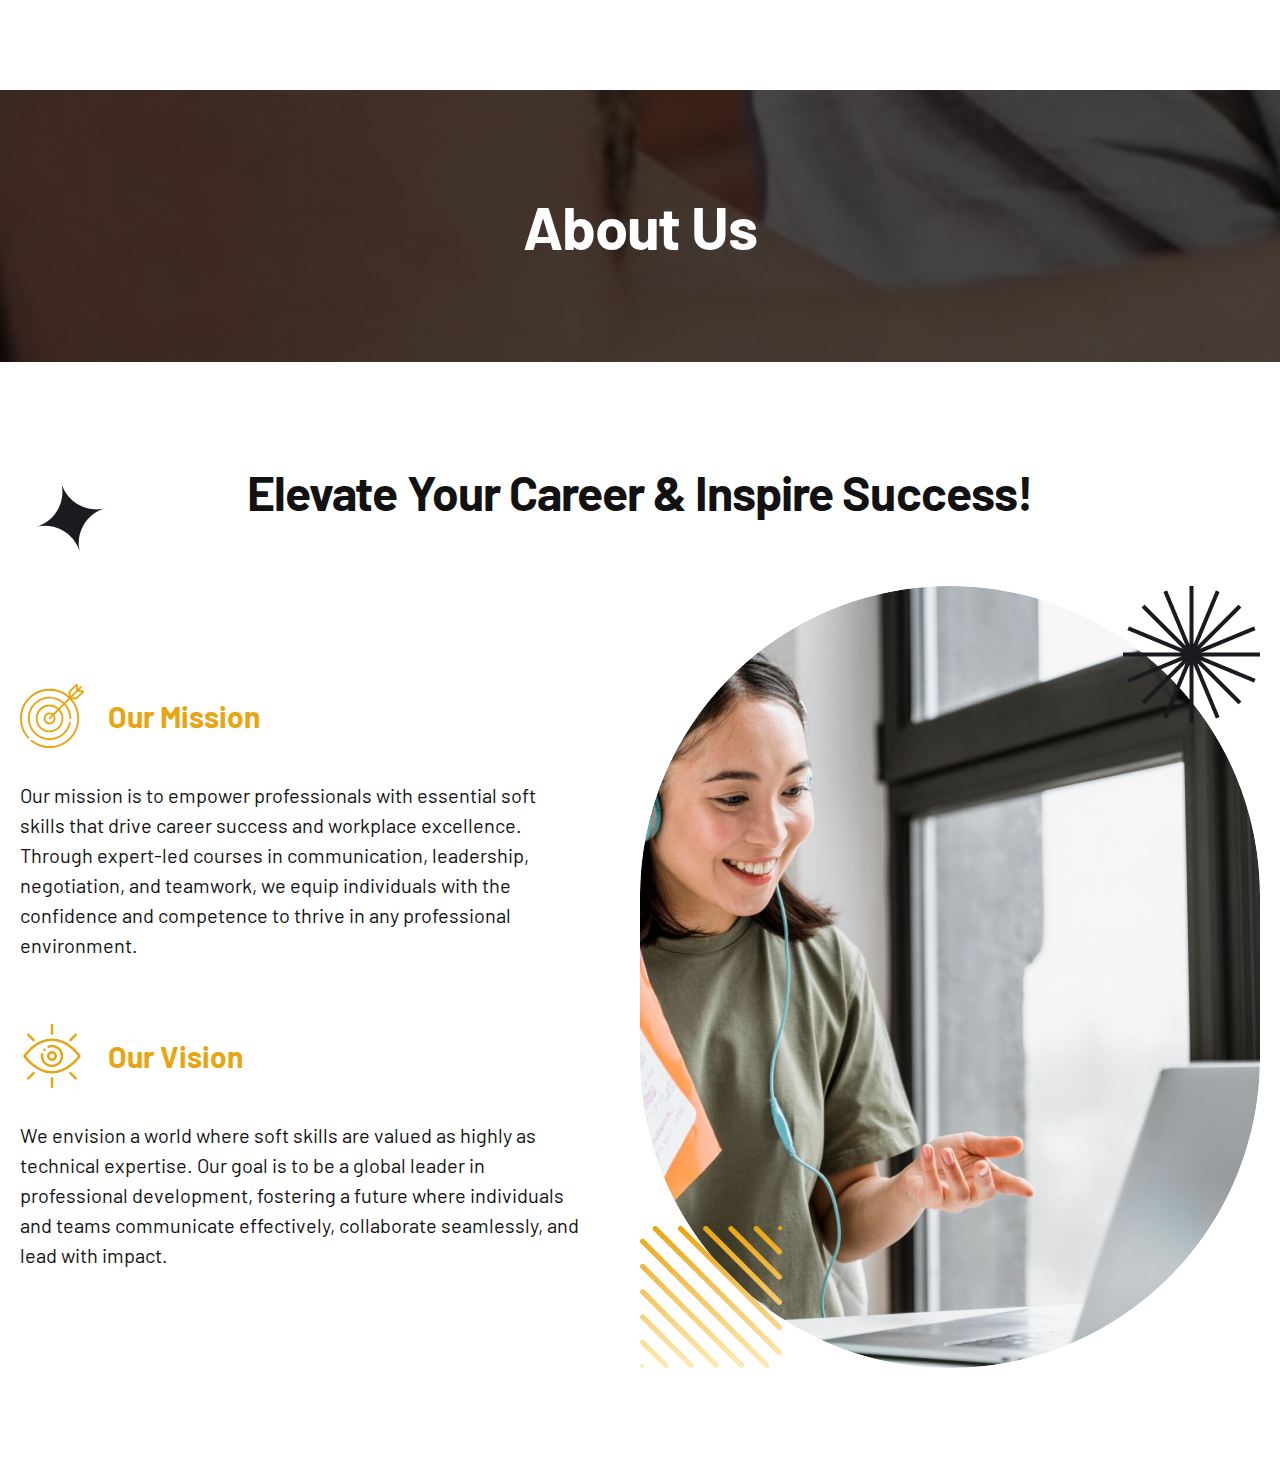
==== commit 0d04d7dd: "complete responsive of career section" ====
--- a/about.html
+++ b/about.html
@@ -7,10 +7,11 @@
     <title>About us</title>
     <link rel="shortcut icon" href="./assets/logo.png" type="image/x-icon">
     <link rel="stylesheet" href="style.css" />
+    <link rel="stylesheet" href="responsive.css" />
 </head>
 
 <body>
-    <nav class="navbar">
+    <!-- <nav class="navbar">
         <div class="container">
             <div class="navbar-wrapper">
                 <div class="nav-links-wrapper">
@@ -50,8 +51,8 @@
                 </div>
             </div>
         </div>
-    </nav>
-    <div class="smooth-scroll">
+    </nav> -->
+    <div class="">
         <main>
             <section class="about-us-banner">
                 <h1>About Us</h1>
@@ -139,13 +140,15 @@
                         <div class="career-image-wrapper">
                             <img src="./assets/career-spike.png" class="career-spike" alt="image">
                             <img src="./assets/career-lines.png" class="career-lines" alt="image">
-                            <img src="./assets/career-right.png" alt="image">
+                            <div class="career-img-right">
+                                <img src="./assets/career-right.png" alt="image">
+                            </div>
                         </div>
                     </div>
                 </div>
             </section>
 
-            <section class="about-us-growth">
+            <!-- <section class="about-us-growth">
                 <img src="./assets/about-us-growth-left.png" class="about-us-growth-left-img" alt="image">
                 <img src="./assets/about-us-growth-right.png" class="about-us-growth-right-img" alt="image">
                 <div class="container">
@@ -217,9 +220,9 @@
                         </div>
                     </div>
                 </div>
-            </section>
-
-            <section class="pricing">
+            </section> -->
+
+            <!-- <section class="pricing">
                 <img src="./assets/pricing-right-bg.png" class="pricing-top-bg" alt="background">
                 <img src="./assets/pricing-right-bottom-bg.png" class="pricing-bottom-bg" alt="background">
                 <div class="container">
@@ -275,9 +278,9 @@
                         </div>
                     </div>
                 </div>
-            </section>
-
-            <section class="cta">
+            </section> -->
+
+            <!-- <section class="cta">
                 <div class="container">
                     <div class="cta-wrapper">
                         <div class="cta-content-wrapper">
@@ -299,9 +302,9 @@
                         </div>
                     </div>
                 </div>
-            </section>
-
-            <footer class="footer">
+            </section> -->
+
+            <!-- <footer class="footer">
                 <div class="container">
                     <div class="footer-wrapper">
                         <div class="footer-info">
@@ -358,7 +361,7 @@
                     </div>
                 </div>
 
-            </footer>
+            </footer> -->
         </main>
     </div>
     <script src="script.js"></script>
--- a/style.css
+++ b/style.css
@@ -73,7 +73,7 @@
 
 .smooth-scroll {
     will-change: transform;
-    position: fixed; 
+    position: fixed;
     width: 100%;
     top: 0;
     left: 0;
@@ -82,7 +82,6 @@
 /* common starts */
 .container {
     max-width: 1280px;
-    width: 100%;
     margin: 0 auto;
 }
 
@@ -250,7 +249,7 @@
 
 .btn-ghost:active {
     transform: scale(0.95);
-  }
+}
 
 /* btn ghost */
 
@@ -262,7 +261,7 @@
     border-radius: 8px;
     font-size: 16px;
     color: var(--white);
-    transition: all .6s;
+    transition: all 0.6s;
     position: relative;
     overflow: hidden;
     z-index: 1;
@@ -272,10 +271,10 @@
     font-weight: 600;
     font-family: "Barlow";
     border: none;
-  }
-  
-  .btn-fill::after {
-    content: '';
+}
+
+.btn-fill::after {
+    content: "";
     position: absolute;
     bottom: 0;
     left: 0;
@@ -284,40 +283,40 @@
     background-color: var(--primary);
     border-radius: 8px;
     z-index: -2;
-  }
-  
-  .btn-fill::before {
-    content: '';
+}
+
+.btn-fill::before {
+    content: "";
     position: absolute;
     bottom: 0;
     left: 0;
     width: 0%;
     height: 100%;
     background-color: #d39308;
-    transition: all .3s;
+    transition: all 0.3s;
     border-radius: 8px;
     z-index: -1;
-  }
-  
-  .btn-fill:hover {
+}
+
+.btn-fill:hover {
     color: var(--white);
-  }
-  
-  .btn-fill:hover::before {
-    width: 100%;
-  }
-
-  .btn-fill:active {
+}
+
+.btn-fill:hover::before {
+    width: 100%;
+}
+
+.btn-fill:active {
     transform: scale(0.95);
-  }
-
-  .btn-fill svg {
+}
+
+.btn-fill svg {
     transition: all 0.5s ease;
-  }
-
-  .btn-fill:hover svg {
+}
+
+.btn-fill:hover svg {
     transform: rotate(45deg);
-  }
+}
 
 /* btn fill */
 
@@ -408,14 +407,37 @@
 
 .hero {}
 
+.hero-container {
+    max-width: 1426px;
+    width: 100%;
+    margin: 0 auto;
+}
+
 .hero-wrapper {
     display: flex;
     padding: 20px 0 0;
+}
+
+.hero-image {
+    max-width: 341px;
+    height: auto;
+    overflow: hidden;
+}
+
+.hero-image img {
+    width: 100%;
+    height: 100%;
+    object-fit: cover;
 }
 
 .image-wrapper-left,
 .image-wrapper-right {
     position: relative;
+    flex-shrink: 0;
+}
+
+.image-wrapper-right {
+    margin-top: 130px;
 }
 
 .team-work-star {
@@ -428,15 +450,60 @@
 
 .woman-star {
     position: absolute;
-    top: 0;
+    top: -85px;
     left: 0;
 }
 
+.bg-1 {
+    max-width: 272px;
+    width: 100%;
+}
+
+.bg-1 img {
+    width: 100%;
+    height: 100%;
+    object-fit: cover;
+}
+
+.bg-2 {
+    max-width: 233px;
+    width: 100%;
+}
+
+.bg-2 img {
+    width: 100%;
+    height: 100%;
+    object-fit: cover;
+}
+
+.hero-arrows {
+    margin-right: 30px;
+    max-width: 136px;
+    width: 100%;
+    flex-shrink: 0;
+}
+
+.hero-arrows img {
+    width: 100%;
+    height: 100%;
+    object-fit: cover;
+}
+
+.woman-spike {
+    position: absolute;
+    top: -40px;
+    right: -40px;
+    width: 137px;
+    height: 137px;
+    flex-shrink: 0;
+}
+
 .hero-content {
     text-align: center;
     max-width: 628px;
     width: 100%;
     margin: auto;
+    padding: 0 24px;
 }
 
 .hero-title {
@@ -683,6 +750,10 @@
     gap: 18px;
 }
 
+.feature svg {
+    flex-shrink: 0;
+}
+
 .feature-title {
     color: var(--primary);
     font-size: 24px;
@@ -704,10 +775,35 @@
     gap: 51px;
 }
 
+.growth-1 {
+    max-width: 340px;
+    max-height: 508px;
+    border-radius: 32px;
+    overflow: hidden;
+    flex-shrink: 0;
+}
+
+.growth-1 img {
+    width: 100%;
+    height: 100%;
+    object-fit: cover;
+}
+
 .growth-2 {
+    max-width: 390px;
+    max-height: 260px;
+    flex-shrink: 0;
     position: absolute;
     right: 0;
     bottom: 20%;
+    border-radius: 32px;
+    overflow: hidden;
+}
+
+.growth-2 img {
+    width: 100%;
+    height: 100%;
+    object-fit: cover;
 }
 
 .growth-image-wrapper .btn-outline {
@@ -722,14 +818,28 @@
 
 .growth-bg-left {
     position: absolute;
-    top: -50px;
+    top: -64px;
     left: 0;
+    max-width: 142px;
 }
 
 .growth-bg-right {
     position: absolute;
     top: 50px;
     right: 0;
+    max-width: 222px;
+}
+
+.growth-bg-left img {
+    width: 100%;
+    height: 100%;
+    object-fit: cover;
+}
+
+.growth-bg-right img {
+    width: 100%;
+    height: 100%;
+    object-fit: cover;
 }
 
 /* growth section ends */
@@ -823,7 +933,6 @@
 
 /* steps section ends */
 
-
 /* pricing section starts */
 .pricing {
     padding: 100px 0;
@@ -831,15 +940,32 @@
 }
 
 .pricing-top-bg {
+    max-width: 117px;
+    flex-shrink: 0;
     position: absolute;
     top: 100px;
     right: 0;
 }
 
 .pricing-bottom-bg {
+    max-width: 293px;
+    flex-shrink: 0;
     position: absolute;
     bottom: 0;
     right: 0;
+    z-index: -1;
+}
+
+.pricing-top-bg img {
+    width: 100%;
+    height: 100%;
+    object-fit: cover;
+}
+
+.pricing-bottom-bg img {
+    width: 100%;
+    height: 100%;
+    object-fit: cover;
 }
 
 .pricing-wrapper {
@@ -852,7 +978,8 @@
 .pricing-card {
     background: var(--white);
     border-radius: 8px;
-    box-shadow: 0px 4px 4px 0px rgba(51, 51, 51, 0.04), 0px 4px 16px 0px rgba(51, 51, 51, 0.08);
+    box-shadow: 0px 4px 4px 0px rgba(51, 51, 51, 0.04),
+        0px 4px 16px 0px rgba(51, 51, 51, 0.08);
     overflow: hidden;
     max-width: 384px;
     width: 100%;
@@ -941,7 +1068,7 @@
     width: 100%;
     border-radius: 8px;
     cursor: pointer;
-    color: #FFF;
+    color: #fff;
     text-align: center;
     font-size: 18px;
     font-weight: 600;
@@ -951,16 +1078,17 @@
 
 /* cta section starts */
 .cta {
-    padding: 100px;
+    padding: 100px 0;
 }
 
 .cta-wrapper {
     background-image: url("./assets/cta-bg.png") !important;
     background: no-repeat;
     background-attachment: fixed;
+    background-position: center;
     background-size: cover;
     border-radius: 32px;
-    padding: 64px;
+    padding: 64px 16px;
     display: flex;
     justify-content: center;
 }
@@ -1030,7 +1158,6 @@
 
 /* about us banner section ends*/
 
-
 /* career section starts */
 .career {
     padding: 100px 0;
@@ -1084,6 +1211,19 @@
 
 .career-image-wrapper {
     position: relative;
+}
+
+.career-img-right {
+    max-width: 620px;
+    max-height: 782px;
+    border-radius: 320px;
+    overflow: hidden;
+}
+
+.career-img-right img{
+    width: 100%;
+    height: 100%;
+    object-fit: cover;
 }
 
 .career-spike {
@@ -1148,7 +1288,6 @@
 }
 
 /* about us growth section ends */
-
 
 /* footer starts */
 .footer {
@@ -1162,12 +1301,25 @@
 .footer-wrapper {
     display: grid;
     grid-template-columns: repeat(3, 1fr);
+    row-gap: 48px;
+    column-gap: 20px;
 }
 
 .footer-info {
     display: flex;
     flex-direction: column;
     gap: 32px;
+}
+
+.footer-logo {
+    max-width: 104px;
+    max-height: 104px;
+}
+
+.footer-logo img{
+    width: 100%;
+    height: 100%;
+    object-fit: cover;
 }
 
 .footer-text {
@@ -1182,6 +1334,11 @@
     display: flex;
     align-items: center;
     gap: 24px;
+}
+
+.payment-icons img{
+    width: 65px;
+    height: 46px;
 }
 
 .footer-links h4,
@@ -1214,7 +1371,6 @@
     width: 45px;
 }
 
-
 .footer-links ul {
     list-style: none;
     display: flex;
@@ -1244,7 +1400,7 @@
 
 .footer-bottom {
     margin-top: 48px;
-    padding: 24px;
+    padding: 24px 16px;
     background-color: var(--white);
 }
 
@@ -1254,4 +1410,4 @@
     color: var(--dark);
 }
 
-/* footer ends */
+/* footer ends */--- a/responsive.css
+++ b/responsive.css
@@ -0,0 +1,367 @@
+/* Large screens (laptops/desktops) */
+@media (max-width: 1450px) {
+  .container {
+    padding: 0 20px;
+  }
+
+  .hero-container {
+    padding: 0 20px;
+  }
+
+  .hero-image {
+    max-width: 320px;
+  }
+
+  .bg-1 {
+    max-width: 252px;
+  }
+
+  .bg-2 {
+    max-width: 213px;
+  }
+
+  .hero-arrows {
+    max-width: 116px;
+  }
+}
+
+@media (max-width: 1200px) {
+  .hero-title {
+    font-size: 50px;
+    line-height: 64px;
+  }
+
+  .woman-spike {
+    width: 120px;
+    height: 120px;
+  }
+
+
+  .bg-1 {
+    max-width: 222px;
+  }
+
+  .bg-2 {
+    max-width: 193px;
+  }
+
+
+  .hero-arrows {
+    max-width: 106px;
+  }
+
+  .growth-wrapper {
+    flex-direction: column;
+    align-items: flex-start;
+    gap: 42px;
+  }
+
+  .growth-bg-left {
+    max-width: 122px;
+  }
+
+  .growth-bg-right {
+    max-width: 200px;
+  }
+
+  .pricing-top-bg {
+    max-width: 97px;
+  }
+
+  .pricing-bottom-bg {
+    max-width: 270px;
+  }
+
+  .about-us-banner h1 {
+    font-size: 56px;
+    line-height: 60px;
+  }
+}
+
+/* Medium screens (tablets, smaller laptops) */
+@media (max-width: 992px) {
+  .section-title {
+    font-size: 40px;
+    line-height: 54px;
+  }
+
+  .about-us-banner h1 {
+    font-size: 44px;
+    line-height: 54px;
+  }
+
+  .hero-wrapper {
+    flex-direction: column;
+    align-items: center;
+    gap: 42px;
+  }
+
+  .image-wrapper-right {
+    margin-top: 0px;
+  }
+
+  .hero-title {
+    font-size: 40px;
+    line-height: 54px;
+  }
+
+  .hero-cta-wrapper {
+    margin-top: 46px;
+  }
+
+  .woman-star {
+    top: 0px;
+  }
+
+  .woman-spike {
+    width: 100px;
+    height: 100px;
+    top: 0;
+    right: -10px;
+  }
+
+  .hero-image {
+    height: 414px;
+    overflow: hidden;
+  }
+
+  .bg-1,
+  .bg-2 {
+    display: none;
+  }
+
+  .hero-arrows {
+    max-width: 76px;
+    margin-right: 16px;
+  }
+
+  .growth-wrapper {
+    margin-top: 46px;
+  }
+
+  .growth-bg-left {
+    max-width: 100px;
+  }
+
+  .growth-bg-right {
+    max-width: 170px;
+  }
+
+  .pricing-top-bg {
+    max-width: 77px;
+  }
+
+  .pricing-bottom-bg {
+    max-width: 240px;
+  }
+
+  .career-star-left {
+    width: 36.382px;
+    height: 36.382px;
+    top: 80px;
+    left: 18px;
+  }
+
+  .career-content-wrapper {
+    flex-direction: column-reverse;
+    align-items: flex-start;
+    margin-top: 42px;
+    gap: 42px;
+  }
+
+  .career-img-right {
+    max-width: 343px;
+  }
+
+  .career-spike {
+    width: 102px;
+  }
+
+  .career-lines {
+    width: 106px;
+
+  }
+}
+
+/* Small screens (large mobiles, small tablets) */
+@media (max-width: 768px) {
+  .container {
+    padding: 0 16px;
+  }
+
+  .hero-cta-wrapper {
+    margin-top: 32px;
+  }
+
+  .woman-spike {
+    width: 89px;
+    height: 89px;
+  }
+
+  .growth .section-title {
+    text-align: left;
+  }
+
+  .growth-wrapper {
+    margin-top: 32px;
+  }
+
+  .growth-bg-left {
+    max-width: 96px;
+  }
+
+  .growth-bg-right {
+    max-width: 142px;
+  }
+
+  .pricing-top-bg {
+    max-width: 77px;
+  }
+
+  .pricing-bottom-bg {
+    max-width: 240px;
+  }
+
+  .pricing-header {
+    padding: 32px 16px;
+  }
+
+  .pricing-body {
+    padding: 24px 16px 0;
+    text-align: center;
+  }
+
+  .pricing-footer {
+    padding: 32px 16px;
+  }
+
+  .pricing-body .price {
+    font-size: 36px;
+    line-height: 44px
+  }
+
+  .pricing-body .duration {
+    font-size: 30px;
+    line-height: 38px;
+  }
+
+  .about-us-banner {
+    padding: 80px 0;
+  }
+
+  .about-us-banner h1 {
+    font-size: 40px;
+    line-height: 44px;
+  }
+
+  .footer {
+    padding-top: 48px;
+  }
+
+  .footer-logo {
+    max-width: 82px;
+    max-height: 82px;
+  }
+
+  .footer-wrapper {
+    grid-template-columns: repeat(2, 1fr);
+  }
+
+  .payment-icons img {
+    width: 52px;
+    height: 37px;
+  }
+}
+
+@media (max-width: 650px) {
+  .growth-image-wrapper {
+    flex-direction: column;
+    align-items: flex-start;
+    gap: 18px;
+  }
+
+  .growth-star {
+    top: 72%;
+    left: 340px;
+  }
+
+  .growth-2 {
+    position: static;
+  }
+
+  .pricing-top-bg {
+    max-width: 57px;
+  }
+
+  .pricing-bottom-bg {
+    display: none;
+  }
+
+  .pricing-wrapper {
+    flex-direction: column;
+    align-items: center;
+  }
+
+  .footer-wrapper {
+    grid-template-columns: 1fr;
+  }
+
+  .footer-text {
+    color: var(--white);
+    font-size: 18px;
+    line-height: 30px;
+    max-width: 362px;
+    width: 100%;
+  }
+
+  .footer-links a {
+    font-size: 16px;
+    line-height: 24px;
+  }
+
+  .footer-contact p {
+    font-size: 16px;
+    line-height: 24px;
+  }
+
+  .footer-contact strong {
+    font-weight: 400;
+  }
+
+  .footer-bottom p {
+    line-height: 12px;
+    line-height: 22px;
+  }
+
+}
+
+/* Extra small screens (small mobiles) */
+@media (max-width: 480px) {
+  .section-title {
+    font-size: 36px;
+    line-height: 46px;
+  }
+
+  .hero-title {
+    font-size: 36px;
+    line-height: 46px;
+  }
+
+  .hero-cta-wrapper {
+    gap: 10px;
+  }
+
+  .about-us-banner h1 {
+    font-size: 36px;
+    line-height: 44px;
+  }
+
+  .career-card-header {
+    flex-direction: column;
+    gap: 32px;
+    align-items: flex-start;
+  }
+}
+
+/* Ultra small screens (very small devices) */
+@media (max-width: 375px) {}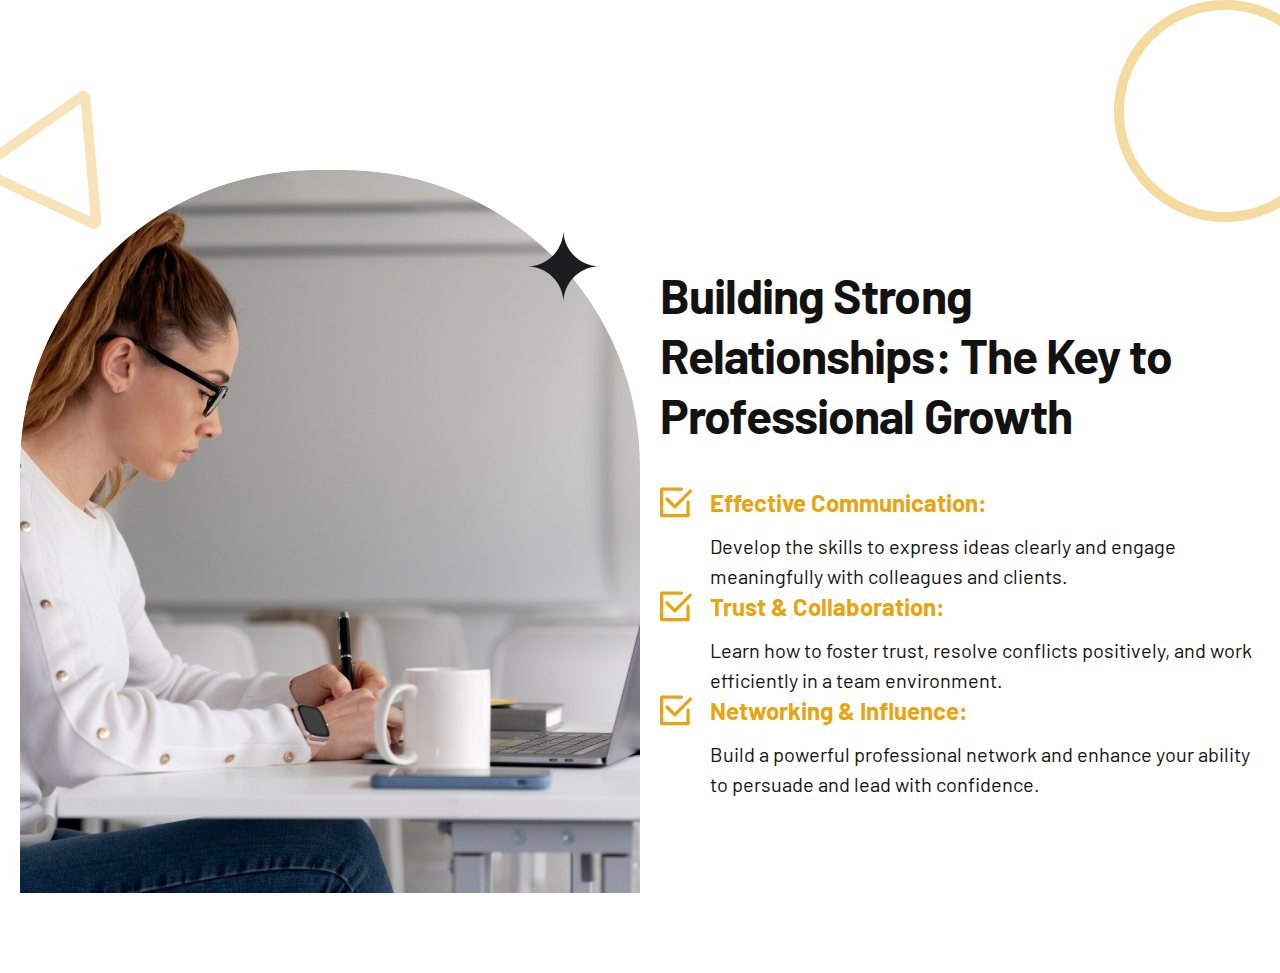
==== commit 2bfe80fa: "complete responsive of about us growth section" ====
--- a/about.html
+++ b/about.html
@@ -54,11 +54,11 @@
     </nav> -->
     <div class="">
         <main>
-            <section class="about-us-banner">
+            <!-- <section class="about-us-banner">
                 <h1>About Us</h1>
-            </section>
-
-            <section class="career">
+            </section> -->
+
+            <!-- <section class="career">
                 <img src="./assets/career-star.png" class="career-star-left" alt="image">
                 <div class="container">
                     <h2 class="section-title">Elevate Your Career & Inspire Success!</h2>
@@ -146,21 +146,28 @@
                         </div>
                     </div>
                 </div>
-            </section>
-
-            <!-- <section class="about-us-growth">
-                <img src="./assets/about-us-growth-left.png" class="about-us-growth-left-img" alt="image">
-                <img src="./assets/about-us-growth-right.png" class="about-us-growth-right-img" alt="image">
+            </section> -->
+
+            <section class="about-us-growth">
+                <div class="about-us-growth-left-img">
+                    <img src="./assets/about-us-growth-left.png"  alt="image">
+                </div>
+                <div class="about-us-growth-right-img">
+                    <img src="./assets/about-us-growth-right.png"  alt="image">
+                </div>
+                
                 <div class="container">
                     <div class="about-us-growth-wrapper">
                         <div class="about-us-growth-left">
-                            <img src="./assets/about-us-growth-image.png" alt="image">
+                            <div class="about-us-growth-main-img">
+                                <img src="./assets/about-us-growth-image.png" alt="image">
+                            </div>
                             <img src="./assets/about-us-growth-star.png" class="about-us-growth-star" alt="image">
                         </div>
                         <div class="about-us-growth-right">
-                            <h2>Building Strong Relationships: The Key to Professional Growth
+                            <h2 class="section-title">Building Strong Relationships: The Key to Professional Growth
                             </h2>
-                            <div class="">
+                            <div>
                                 <div class="feature">
                                     <svg xmlns="http://www.w3.org/2000/svg" width="32" height="31" viewBox="0 0 32 31"
                                         fill="none">
@@ -220,7 +227,7 @@
                         </div>
                     </div>
                 </div>
-            </section> -->
+            </section>
 
             <!-- <section class="pricing">
                 <img src="./assets/pricing-right-bg.png" class="pricing-top-bg" alt="background">
--- a/style.css
+++ b/style.css
@@ -1220,7 +1220,7 @@
     overflow: hidden;
 }
 
-.career-img-right img{
+.career-img-right img {
     width: 100%;
     height: 100%;
     object-fit: cover;
@@ -1246,22 +1246,54 @@
     position: relative;
 }
 
+.about-us-growth-left {
+    flex-shrink: 0;
+}
+
+.about-us-growth-main-img {
+    max-width: 620px;
+    max-height: 723px;
+    border-radius: 296px 296px 0px 0px;
+    overflow: hidden;
+}
+
+.about-us-growth-main-img img{
+    width: 100%;
+    height: 100%;
+    object-fit: cover;
+}
+
 .about-us-growth-left-img {
+    max-width: 171px;
     position: absolute;
     top: 0;
     left: 0;
 }
 
+.about-us-growth-left-img img{
+    width: 100%;
+    height: 100%;
+    object-fit: cover;
+}
+
 .about-us-growth-right-img {
+    max-width: 222px;
     position: absolute;
     top: -90px;
     right: 0px;
 }
 
+.about-us-growth-right-img img {
+    width: 100%;
+    height: 100%;
+    object-fit: cover;
+}
+
 .about-us-growth-wrapper {
     display: flex;
     align-items: center;
     justify-content: space-between;
+    gap: 20px;
 }
 
 .about-us-growth-left {
@@ -1275,10 +1307,11 @@
 }
 
 .about-us-growth-right h2 {
-    font-size: 48px;
+    /* font-size: 48px;
     font-weight: 700;
     line-height: 60px;
-    letter-spacing: -0.96px;
+    letter-spacing: -0.96px; */
+    text-align: left;
     margin-bottom: 42px;
 }
 
@@ -1316,7 +1349,7 @@
     max-height: 104px;
 }
 
-.footer-logo img{
+.footer-logo img {
     width: 100%;
     height: 100%;
     object-fit: cover;
@@ -1336,7 +1369,7 @@
     gap: 24px;
 }
 
-.payment-icons img{
+.payment-icons img {
     width: 65px;
     height: 46px;
 }
--- a/responsive.css
+++ b/responsive.css
@@ -75,6 +75,15 @@
   .about-us-banner h1 {
     font-size: 56px;
     line-height: 60px;
+  }
+
+  .about-us-growth-main-img {
+    max-width: 343px;
+  }
+
+  .about-us-growth-star {
+    top: 40px;
+    right: 0px;
   }
 }
 
@@ -181,6 +190,14 @@
     width: 106px;
 
   }
+
+  .about-us-growth-left-img {
+    max-width: 140px;
+  }
+
+  .about-us-growth-right-img {
+    max-width: 180px;
+  }
 }
 
 /* Small screens (large mobiles, small tablets) */
@@ -254,6 +271,12 @@
     line-height: 44px;
   }
 
+  .about-us-growth-wrapper {
+    flex-direction: column;
+    align-items: flex-start;
+    gap: 44px;
+  }
+
   .footer {
     padding-top: 48px;
   }
@@ -271,6 +294,15 @@
     width: 52px;
     height: 37px;
   }
+
+  .about-us-growth-left-img {
+    max-width: 120px;
+  }
+
+  .about-us-growth-right-img {
+    max-width: 110px;
+    top: -25px;
+  }
 }
 
 @media (max-width: 650px) {
@@ -300,6 +332,12 @@
   .pricing-wrapper {
     flex-direction: column;
     align-items: center;
+  }
+
+  .about-us-growth-left-img {
+    max-width: 85px;
+    top: 55px;
+    left: -35px;
   }
 
   .footer-wrapper {
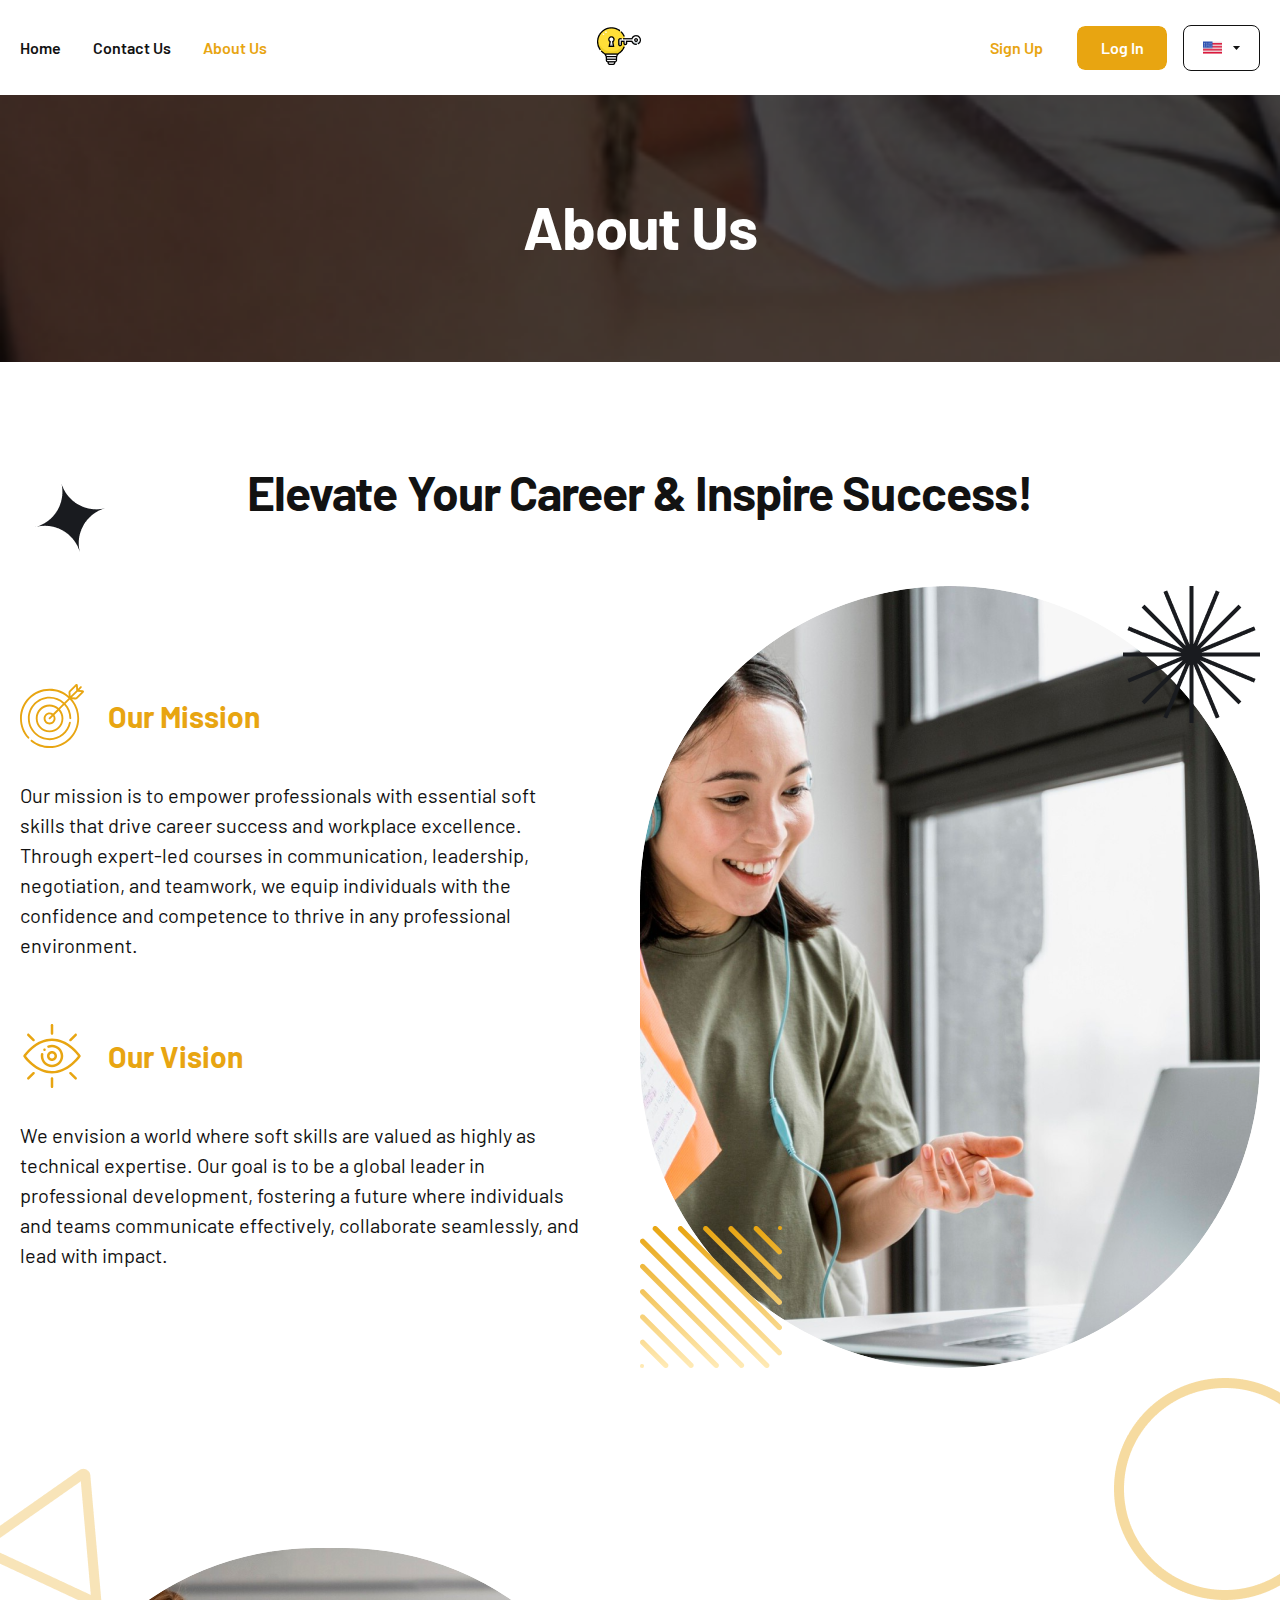
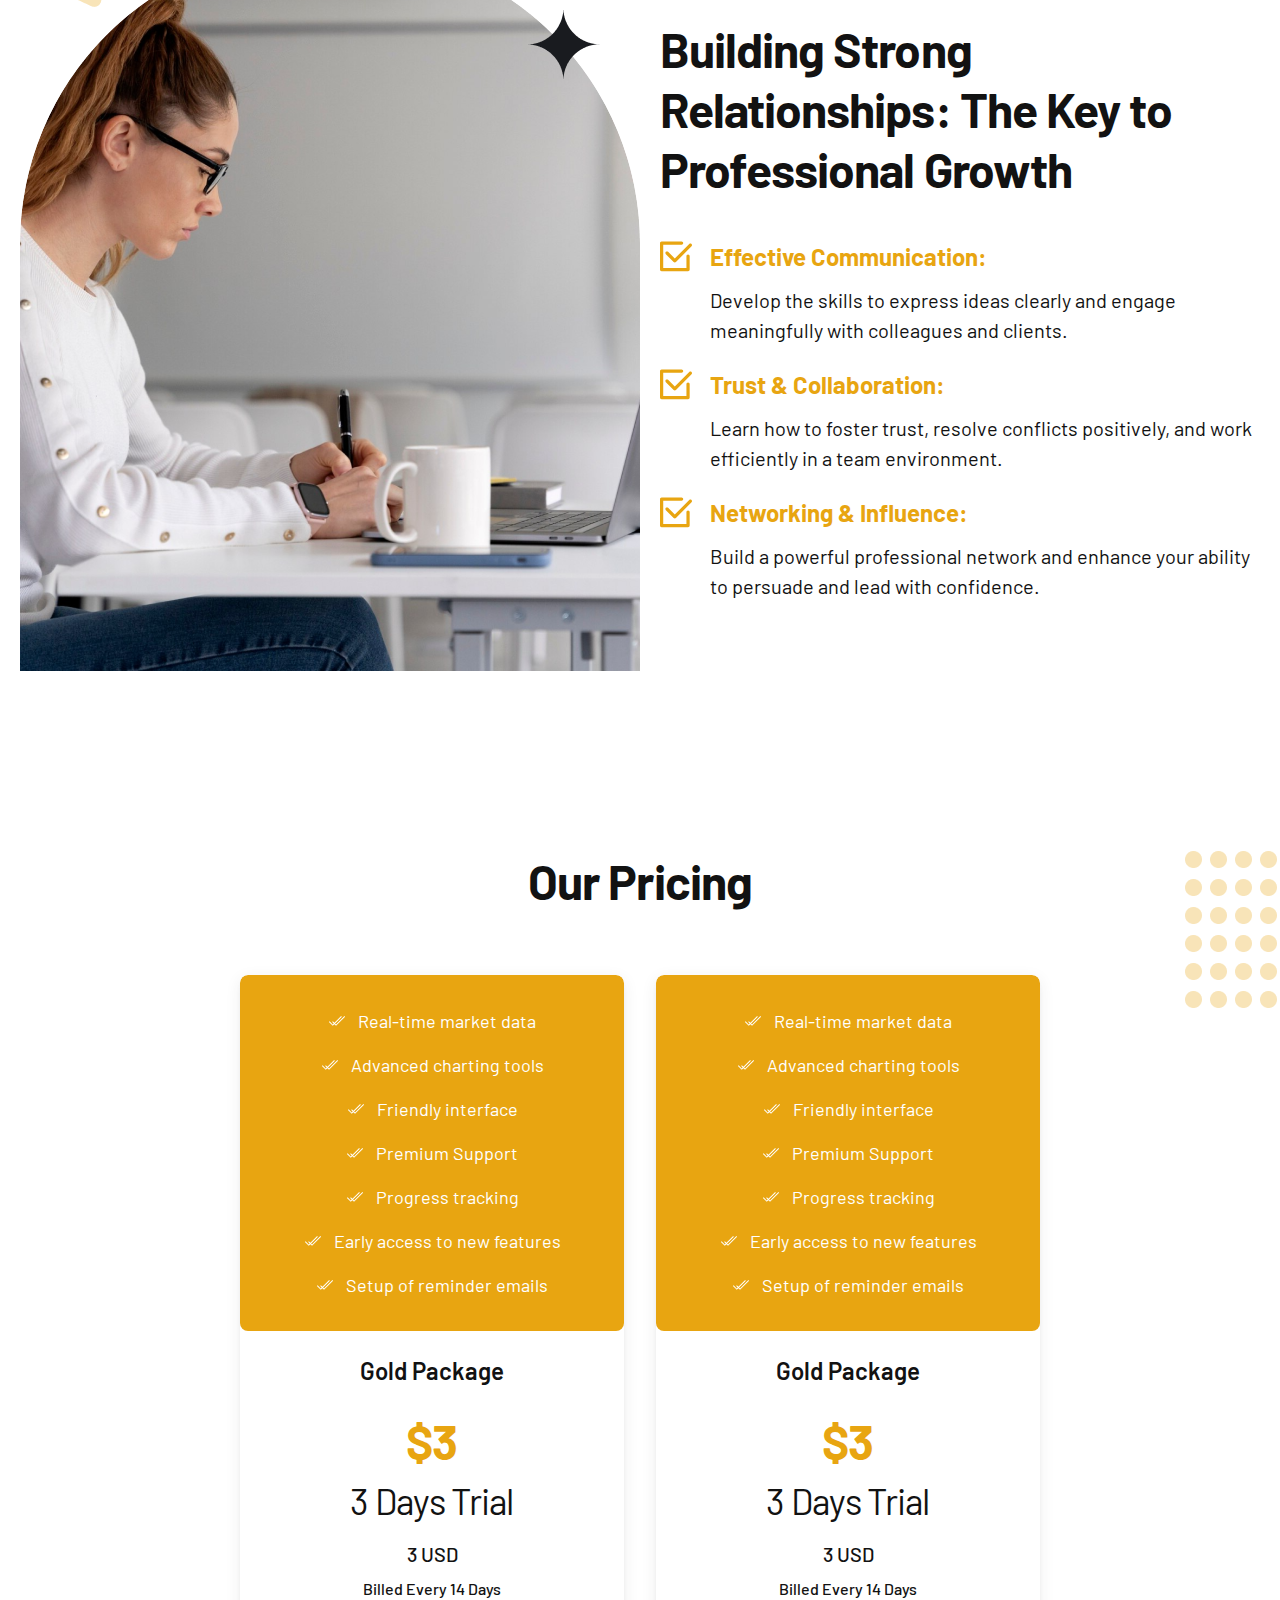
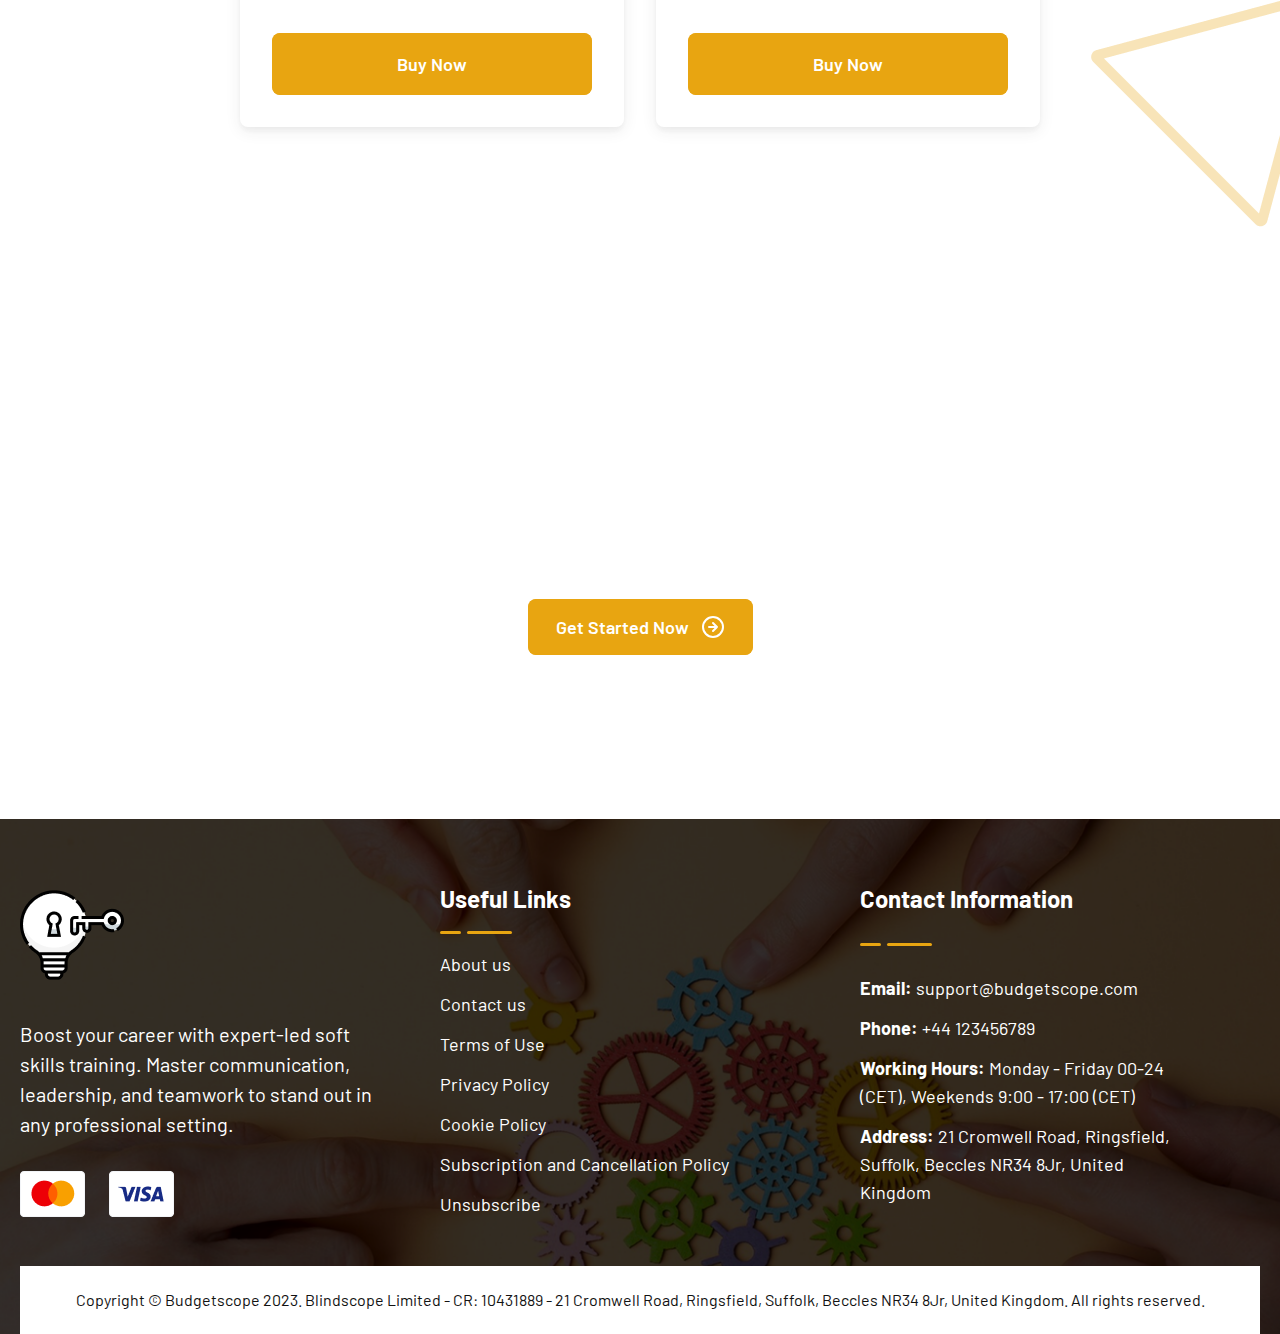
==== commit dec9702d: "fixed responsive issue" ====
--- a/about.html
+++ b/about.html
@@ -11,7 +11,7 @@
 </head>
 
 <body>
-    <!-- <nav class="navbar">
+    <nav class="navbar">
         <div class="container">
             <div class="navbar-wrapper">
                 <div class="nav-links-wrapper">
@@ -51,326 +51,323 @@
                 </div>
             </div>
         </div>
-    </nav> -->
-    <div class="">
-        <main>
-            <!-- <section class="about-us-banner">
-                <h1>About Us</h1>
-            </section> -->
-
-            <!-- <section class="career">
-                <img src="./assets/career-star.png" class="career-star-left" alt="image">
-                <div class="container">
-                    <h2 class="section-title">Elevate Your Career & Inspire Success!</h2>
-                    <div class="career-content-wrapper">
-                        <div class="career-card-wrapper">
-                            <div class="career-card">
-                                <div class="career-card-header">
-                                    <svg xmlns="http://www.w3.org/2000/svg" width="64" height="64" viewBox="0 0 64 64"
-                                        fill="none">
-                                        <g clip-path="url(#clip0_18001_59133)">
-                                            <path
-                                                d="M55.7074 15.4775C56.3069 15.4775 56.8849 15.2396 57.3113 14.8131L63.5947 8.52963C64.4344 7.69001 63.8876 6.24901 62.7046 6.17476L59.3609 5.96489L61.5427 3.78302C61.9089 3.41689 61.9089 2.82327 61.5427 2.45727C61.1765 2.09115 60.583 2.09115 60.2169 2.45727L58.035 4.63914L57.8251 1.2954C57.7508 0.110276 56.3084 -0.432722 55.4703 0.405276L49.1866 6.68876C48.7265 7.14889 48.4862 7.78526 48.5269 8.43464L48.7429 11.8756C43.4987 7.40414 36.7398 4.83989 29.5801 4.83989C13.2313 4.83989 0 18.0696 0 34.4198C0 41.7987 2.73249 48.8661 7.69436 54.3198C8.04298 54.7027 8.63586 54.7307 9.01873 54.3823C9.40173 54.0338 9.42973 53.4409 9.08136 53.0579C4.43424 47.9502 1.875 41.3311 1.875 34.4198C1.875 19.1432 14.3035 6.71476 29.5801 6.71476C36.7391 6.71476 43.4755 9.45851 48.5144 14.1596L44.2367 18.4372C40.368 14.8861 35.2172 12.713 29.5801 12.713C17.611 12.713 7.87336 22.4506 7.87336 34.4197C7.87336 37.8645 8.70436 41.2956 10.2769 44.3423C10.277 44.3424 10.277 44.3426 10.2771 44.3427C13.9207 51.4028 21.2588 56.1264 29.5802 56.1264C39.8338 56.1264 48.7516 48.8841 50.8359 38.8332C50.941 38.3262 50.6153 37.83 50.1083 37.7248C49.6014 37.6197 49.1052 37.9454 49 38.4524C47.1015 47.6069 38.9344 54.2514 29.5803 54.2514C22.1292 54.2514 15.371 50.1251 11.9434 43.4828C11.9434 43.4827 11.9432 43.4826 11.9432 43.4824C10.487 40.6606 9.74848 37.6115 9.74848 34.4197C9.74848 23.4845 18.645 14.588 29.5802 14.588C34.7014 14.588 39.3837 16.5507 42.9113 19.7626L38.6717 24.0022C36.2387 21.8762 33.0574 20.5862 29.5802 20.5862C21.9525 20.5862 15.7468 26.7918 15.7468 34.4196C15.7468 42.0473 21.9525 48.2529 29.5802 48.2529C37.2079 48.2529 43.4137 42.0473 43.4137 34.4196C43.4137 30.9423 42.1237 27.7611 39.9975 25.3281L44.2374 21.0882C47.4244 24.5875 49.3825 29.2245 49.4115 34.3042C49.4144 34.8201 49.8336 35.2363 50.3489 35.2363H50.3544C50.8721 35.2333 51.2894 34.8112 51.2865 34.2935C51.2545 28.7016 49.0869 23.6 45.5633 19.7622L49.8413 15.4842C54.5221 20.4891 57.2851 27.1856 57.2851 34.4195C57.285 49.6964 44.8567 62.1249 29.5801 62.1249C23.2515 62.1249 17.0632 59.9357 12.1553 55.9605C11.7527 55.6348 11.1629 55.6967 10.8367 56.0989C10.5109 56.5013 10.5729 57.0917 10.9751 57.4175C16.2158 61.6623 22.8232 63.9999 29.5801 63.9999C45.9288 63.9999 59.1601 50.7702 59.1601 34.4198C59.1601 28.0182 57.1484 21.9256 53.3426 16.8009C52.9486 16.2702 52.5383 15.7559 52.1141 15.2562C55.7893 15.4871 55.5911 15.4775 55.7074 15.4775ZM41.5385 34.4198C41.5385 41.0137 36.1741 46.3782 29.5801 46.3782C22.9862 46.3782 17.6217 41.0137 17.6217 34.4198C17.6217 27.826 22.9862 22.4615 29.5801 22.4615C32.5403 22.4615 35.2523 23.5431 37.3428 25.3312L33.0766 29.5975C32.0936 28.8828 30.8856 28.4597 29.5801 28.4597C26.2937 28.4597 23.62 31.1335 23.62 34.4198C23.62 37.7062 26.2937 40.3799 29.5801 40.3799C32.8666 40.3799 35.5403 37.7062 35.5403 34.4198C35.5403 33.1142 35.1172 31.9062 34.4026 30.9233L38.6688 26.6571C40.4568 28.7476 41.5385 31.4596 41.5385 34.4198ZM28.9171 35.0828C29.2833 35.449 29.8768 35.449 30.2429 35.0828L33.0532 32.2726C33.4407 32.897 33.6652 33.6326 33.6652 34.42C33.6652 36.6726 31.8326 38.5051 29.5799 38.5051C27.3273 38.5051 25.4948 36.6725 25.4948 34.42C25.4948 32.1675 27.3273 30.3348 29.5799 30.3348C30.3673 30.3348 31.1029 30.5593 31.7273 30.9467L28.9169 33.7571C28.5509 34.1231 28.5509 34.7167 28.9171 35.0828ZM50.3983 8.31714C50.3911 8.20451 50.4329 8.09414 50.5126 8.01451L56.0224 2.5049L56.2673 6.40689L50.632 12.0421L50.3983 8.31714ZM51.9579 13.3679L57.5931 7.73264L61.4951 7.97751L55.9854 13.4873C55.9058 13.567 55.7945 13.6094 55.6828 13.6016L51.9579 13.3679Z"
-                                                fill="#E8A511" />
-                                        </g>
-                                        <defs>
-                                            <clipPath id="clip0_18001_59133">
-                                                <rect width="64" height="64" fill="white" />
-                                            </clipPath>
-                                        </defs>
-                                    </svg>
-
-                                    <h3>Our Mission</h3>
+    </nav>
+
+    <main>
+        <section class="about-us-banner">
+            <h1>About Us</h1>
+        </section>
+
+        <section class="career">
+            <img src="./assets/career-star.png" class="career-star-left" alt="image">
+            <div class="container">
+                <h2 class="section-title">Elevate Your Career & Inspire Success!</h2>
+                <div class="career-content-wrapper">
+                    <div class="career-card-wrapper">
+                        <div class="career-card">
+                            <div class="career-card-header">
+                                <svg xmlns="http://www.w3.org/2000/svg" width="64" height="64" viewBox="0 0 64 64"
+                                    fill="none">
+                                    <g clip-path="url(#clip0_18001_59133)">
+                                        <path
+                                            d="M55.7074 15.4775C56.3069 15.4775 56.8849 15.2396 57.3113 14.8131L63.5947 8.52963C64.4344 7.69001 63.8876 6.24901 62.7046 6.17476L59.3609 5.96489L61.5427 3.78302C61.9089 3.41689 61.9089 2.82327 61.5427 2.45727C61.1765 2.09115 60.583 2.09115 60.2169 2.45727L58.035 4.63914L57.8251 1.2954C57.7508 0.110276 56.3084 -0.432722 55.4703 0.405276L49.1866 6.68876C48.7265 7.14889 48.4862 7.78526 48.5269 8.43464L48.7429 11.8756C43.4987 7.40414 36.7398 4.83989 29.5801 4.83989C13.2313 4.83989 0 18.0696 0 34.4198C0 41.7987 2.73249 48.8661 7.69436 54.3198C8.04298 54.7027 8.63586 54.7307 9.01873 54.3823C9.40173 54.0338 9.42973 53.4409 9.08136 53.0579C4.43424 47.9502 1.875 41.3311 1.875 34.4198C1.875 19.1432 14.3035 6.71476 29.5801 6.71476C36.7391 6.71476 43.4755 9.45851 48.5144 14.1596L44.2367 18.4372C40.368 14.8861 35.2172 12.713 29.5801 12.713C17.611 12.713 7.87336 22.4506 7.87336 34.4197C7.87336 37.8645 8.70436 41.2956 10.2769 44.3423C10.277 44.3424 10.277 44.3426 10.2771 44.3427C13.9207 51.4028 21.2588 56.1264 29.5802 56.1264C39.8338 56.1264 48.7516 48.8841 50.8359 38.8332C50.941 38.3262 50.6153 37.83 50.1083 37.7248C49.6014 37.6197 49.1052 37.9454 49 38.4524C47.1015 47.6069 38.9344 54.2514 29.5803 54.2514C22.1292 54.2514 15.371 50.1251 11.9434 43.4828C11.9434 43.4827 11.9432 43.4826 11.9432 43.4824C10.487 40.6606 9.74848 37.6115 9.74848 34.4197C9.74848 23.4845 18.645 14.588 29.5802 14.588C34.7014 14.588 39.3837 16.5507 42.9113 19.7626L38.6717 24.0022C36.2387 21.8762 33.0574 20.5862 29.5802 20.5862C21.9525 20.5862 15.7468 26.7918 15.7468 34.4196C15.7468 42.0473 21.9525 48.2529 29.5802 48.2529C37.2079 48.2529 43.4137 42.0473 43.4137 34.4196C43.4137 30.9423 42.1237 27.7611 39.9975 25.3281L44.2374 21.0882C47.4244 24.5875 49.3825 29.2245 49.4115 34.3042C49.4144 34.8201 49.8336 35.2363 50.3489 35.2363H50.3544C50.8721 35.2333 51.2894 34.8112 51.2865 34.2935C51.2545 28.7016 49.0869 23.6 45.5633 19.7622L49.8413 15.4842C54.5221 20.4891 57.2851 27.1856 57.2851 34.4195C57.285 49.6964 44.8567 62.1249 29.5801 62.1249C23.2515 62.1249 17.0632 59.9357 12.1553 55.9605C11.7527 55.6348 11.1629 55.6967 10.8367 56.0989C10.5109 56.5013 10.5729 57.0917 10.9751 57.4175C16.2158 61.6623 22.8232 63.9999 29.5801 63.9999C45.9288 63.9999 59.1601 50.7702 59.1601 34.4198C59.1601 28.0182 57.1484 21.9256 53.3426 16.8009C52.9486 16.2702 52.5383 15.7559 52.1141 15.2562C55.7893 15.4871 55.5911 15.4775 55.7074 15.4775ZM41.5385 34.4198C41.5385 41.0137 36.1741 46.3782 29.5801 46.3782C22.9862 46.3782 17.6217 41.0137 17.6217 34.4198C17.6217 27.826 22.9862 22.4615 29.5801 22.4615C32.5403 22.4615 35.2523 23.5431 37.3428 25.3312L33.0766 29.5975C32.0936 28.8828 30.8856 28.4597 29.5801 28.4597C26.2937 28.4597 23.62 31.1335 23.62 34.4198C23.62 37.7062 26.2937 40.3799 29.5801 40.3799C32.8666 40.3799 35.5403 37.7062 35.5403 34.4198C35.5403 33.1142 35.1172 31.9062 34.4026 30.9233L38.6688 26.6571C40.4568 28.7476 41.5385 31.4596 41.5385 34.4198ZM28.9171 35.0828C29.2833 35.449 29.8768 35.449 30.2429 35.0828L33.0532 32.2726C33.4407 32.897 33.6652 33.6326 33.6652 34.42C33.6652 36.6726 31.8326 38.5051 29.5799 38.5051C27.3273 38.5051 25.4948 36.6725 25.4948 34.42C25.4948 32.1675 27.3273 30.3348 29.5799 30.3348C30.3673 30.3348 31.1029 30.5593 31.7273 30.9467L28.9169 33.7571C28.5509 34.1231 28.5509 34.7167 28.9171 35.0828ZM50.3983 8.31714C50.3911 8.20451 50.4329 8.09414 50.5126 8.01451L56.0224 2.5049L56.2673 6.40689L50.632 12.0421L50.3983 8.31714ZM51.9579 13.3679L57.5931 7.73264L61.4951 7.97751L55.9854 13.4873C55.9058 13.567 55.7945 13.6094 55.6828 13.6016L51.9579 13.3679Z"
+                                            fill="#E8A511" />
+                                    </g>
+                                    <defs>
+                                        <clipPath id="clip0_18001_59133">
+                                            <rect width="64" height="64" fill="white" />
+                                        </clipPath>
+                                    </defs>
+                                </svg>
+
+                                <h3>Our Mission</h3>
+                            </div>
+                            <p>Our mission is to empower professionals with essential soft skills that drive career
+                                success and workplace excellence. Through expert-led courses in communication,
+                                leadership, negotiation, and teamwork, we equip individuals with the confidence and
+                                competence to thrive in any professional environment.
+                            </p>
+                        </div>
+                        <div class="career-card">
+                            <div class="career-card-header">
+                                <svg xmlns="http://www.w3.org/2000/svg" width="64" height="64" viewBox="0 0 64 64"
+                                    fill="none">
+                                    <path
+                                        d="M24.5 27C25.1899 27 25.75 26.4399 25.75 25.75C25.75 25.0566 25.1841 24.5 24.5 24.5C23.8101 24.5 23.25 25.0601 23.25 25.75C23.25 26.4404 23.8101 27 24.5 27Z"
+                                        fill="#E8A511" />
+                                    <path
+                                        d="M32 10.75C32.6904 10.75 33.25 10.1904 33.25 9.5V1.25C33.25 0.55957 32.6904 0 32 0C31.3096 0 30.75 0.55957 30.75 1.25V9.5C30.75 10.1904 31.3096 10.75 32 10.75Z"
+                                        fill="#E8A511" />
+                                    <path
+                                        d="M30.75 54.5V62.75C30.75 63.4404 31.3096 64 32 64C32.6904 64 33.25 63.4404 33.25 62.75V54.5C33.25 53.8096 32.6904 53.25 32 53.25C31.3096 53.25 30.75 53.8096 30.75 54.5Z"
+                                        fill="#E8A511" />
+                                    <path
+                                        d="M12.7061 16.9736C13.1943 17.4619 13.9854 17.4619 14.4741 16.9736C14.9619 16.4858 14.9619 15.6943 14.4741 15.2061L9.16992 9.90234C8.68213 9.41406 7.89062 9.41406 7.40234 9.90234C6.91406 10.3906 6.91406 11.1821 7.40234 11.6699L12.7061 16.9736Z"
+                                        fill="#E8A511" />
+                                    <path
+                                        d="M49.5264 48.2759C49.0381 48.7642 49.0381 49.5557 49.5264 50.0439L54.8301 55.3477C55.3179 55.8354 56.1094 55.8359 56.5977 55.3477C57.0859 54.8594 57.0859 54.0679 56.5977 53.5796L51.2939 48.2759C50.8057 47.7881 50.0146 47.7881 49.5264 48.2759Z"
+                                        fill="#E8A511" />
+                                    <path
+                                        d="M51.2939 16.9736L56.5977 11.6699C57.0859 11.1821 57.0859 10.3906 56.5977 9.90234C56.1094 9.41406 55.3184 9.41406 54.8301 9.90234L49.5264 15.2061C49.0381 15.6943 49.0381 16.4858 49.5264 16.9736C50.0146 17.4619 50.8057 17.4619 51.2939 16.9736Z"
+                                        fill="#E8A511" />
+                                    <path
+                                        d="M12.7061 48.2764L7.40234 53.5801C6.91406 54.0679 6.91406 54.8594 7.40234 55.3477C7.89062 55.8359 8.68164 55.8359 9.16992 55.3477L14.4741 50.0439C14.9619 49.5557 14.9619 48.7642 14.4741 48.2764C13.9858 47.7881 13.1943 47.7881 12.7061 48.2764Z"
+                                        fill="#E8A511" />
+                                    <path
+                                        d="M11.2294 41.0796C17.7435 46.5884 24.9261 49.5 31.9999 49.5C39.0741 49.5 46.2562 46.5884 52.7704 41.0796C57.6512 36.9521 60.4218 32.8696 60.537 32.6978C60.8207 32.2759 60.8207 31.7241 60.537 31.3022C60.4218 31.1309 57.6512 27.0479 52.7704 22.9204C46.2562 17.4116 39.0741 14.5 31.9999 14.5C24.9261 14.5 17.7435 17.4116 11.2294 22.9204C6.349 27.0479 3.57849 31.1304 3.46277 31.3022C3.17908 31.7241 3.17908 32.2759 3.46277 32.6978C3.57849 32.8696 6.349 36.9521 11.2294 41.0796ZM12.8436 24.8296C17.0673 21.2578 23.8192 17 31.9999 17C40.1556 17 46.89 21.2334 51.1034 24.7847C54.5834 27.7183 56.973 30.688 57.9584 32.001C56.9808 33.3047 54.6176 36.2432 51.1561 39.1704C46.9325 42.7422 40.1805 47 31.9999 47C23.8441 47 17.1097 42.7666 12.8969 39.2153C9.41638 36.2817 7.02625 33.3115 6.04187 31.9995C7.01892 30.6953 9.3822 27.7568 12.8436 24.8296Z"
+                                        fill="#E8A511" />
+                                    <path
+                                        d="M32 43.25C38.2417 43.25 43.25 38.1841 43.25 32C43.25 25.7969 38.2031 20.75 32 20.75C30.6865 20.75 29.2607 20.9907 27.9736 21.4922C27.3301 21.7422 27.0112 22.4668 27.2612 23.1104C27.4966 23.7158 28.1538 24.1006 29.0005 23.7778C29.9526 23.4214 31.019 23.25 32 23.25C36.8247 23.25 40.75 27.1753 40.75 32C40.75 36.8105 36.8496 40.75 32 40.75C27.1753 40.75 23.25 36.8247 23.25 32C23.25 31.4165 23.3018 30.9678 23.3945 30.4043C23.5229 29.7261 23.0771 29.0762 22.3989 28.9468C21.7227 28.8188 21.0664 29.2666 20.937 29.9443C20.8091 30.623 20.75 31.3398 20.75 32C20.75 38.2031 25.7969 43.25 32 43.25Z"
+                                        fill="#E8A511" />
+                                    <path
+                                        d="M37 32C37 29.2432 34.7568 27 32 27C29.2432 27 27 29.2432 27 32C27 34.7568 29.2432 37 32 37C34.7568 37 37 34.7568 37 32ZM29.5 32C29.5 30.6216 30.6216 29.5 32 29.5C33.3784 29.5 34.5 30.6216 34.5 32C34.5 33.3784 33.3784 34.5 32 34.5C30.6216 34.5 29.5 33.3784 29.5 32Z"
+                                        fill="#E8A511" />
+                                </svg>
+
+                                <h3>Our Vision
+                                </h3>
+                            </div>
+                            <p>
+                                We envision a world where soft skills are valued as highly as technical expertise.
+                                Our
+                                goal is to be a global leader in professional development, fostering a future where
+                                individuals and teams communicate effectively, collaborate seamlessly, and lead with
+                                impact.
+                            </p>
+                        </div>
+                    </div>
+
+                    <div class="career-image-wrapper">
+                        <img src="./assets/career-spike.png" class="career-spike" alt="image">
+                        <img src="./assets/career-lines.png" class="career-lines" alt="image">
+                        <div class="career-img-right">
+                            <img src="./assets/career-right.png" alt="image">
+                        </div>
+                    </div>
+                </div>
+            </div>
+        </section>
+
+        <section class="about-us-growth">
+            <div class="about-us-growth-left-img">
+                <img src="./assets/about-us-growth-left.png" alt="image">
+            </div>
+            <div class="about-us-growth-right-img">
+                <img src="./assets/about-us-growth-right.png" alt="image">
+            </div>
+
+            <div class="container">
+                <div class="about-us-growth-wrapper">
+                    <div class="about-us-growth-left">
+                        <div class="about-us-growth-main-img">
+                            <img src="./assets/about-us-growth-image.png" alt="image">
+                        </div>
+                        <img src="./assets/about-us-growth-star.png" class="about-us-growth-star" alt="image">
+                    </div>
+                    <div class="about-us-growth-right">
+                        <h2 class="section-title">Building Strong Relationships: The Key to Professional Growth
+                        </h2>
+                        <div class="about-us-feature-wrapper">
+                            <div class="feature">
+                                <svg xmlns="http://www.w3.org/2000/svg" width="32" height="31" viewBox="0 0 32 31"
+                                    fill="none">
+                                    <path
+                                        d="M31.5281 3.06352C30.8986 2.43409 29.8785 2.4343 29.2497 3.06373L14.7909 17.5249L8.13037 10.8641C7.50095 10.2349 6.48076 10.2347 5.85198 10.8639C5.22255 11.4931 5.22255 12.5133 5.85176 13.1423L13.6517 20.9427C13.954 21.2449 14.3636 21.4146 14.7911 21.4146C15.2184 21.4146 15.6283 21.2449 15.9305 20.9427L31.5285 5.34191C32.1573 4.71291 32.1573 3.69273 31.5281 3.06352Z"
+                                        fill="#E8A511" />
+                                    <path
+                                        d="M28.0492 13.3893C27.1594 13.3893 26.4381 14.1104 26.4381 15.0004V26.9381H3.22232V3.72232H21.6046C22.4946 3.72232 23.2157 3.00116 23.2157 2.11116C23.2157 1.22137 22.4946 0.5 21.6046 0.5H1.61116C0.72137 0.5 0 1.22115 0 2.11116V28.5492C0 29.4392 0.72137 30.1604 1.61116 30.1604H28.0492C28.9392 30.1604 29.6604 29.4392 29.6604 28.5492V15.0004C29.6604 14.1106 28.9392 13.3893 28.0492 13.3893Z"
+                                        fill="#E8A511" />
+                                </svg>
+                                <div>
+                                    <h3 class="feature-title">Effective Communication:</h3>
+                                    <p class="feature-desc">
+                                        Develop the skills to express ideas clearly and engage
+                                        meaningfully with colleagues and clients.
+                                    </p>
                                 </div>
-                                <p>Our mission is to empower professionals with essential soft skills that drive career
-                                    success and workplace excellence. Through expert-led courses in communication,
-                                    leadership, negotiation, and teamwork, we equip individuals with the confidence and
-                                    competence to thrive in any professional environment.
-                                </p>
-                            </div>
-                            <div class="career-card">
-                                <div class="career-card-header">
-                                    <svg xmlns="http://www.w3.org/2000/svg" width="64" height="64" viewBox="0 0 64 64"
-                                        fill="none">
-                                        <path
-                                            d="M24.5 27C25.1899 27 25.75 26.4399 25.75 25.75C25.75 25.0566 25.1841 24.5 24.5 24.5C23.8101 24.5 23.25 25.0601 23.25 25.75C23.25 26.4404 23.8101 27 24.5 27Z"
-                                            fill="#E8A511" />
-                                        <path
-                                            d="M32 10.75C32.6904 10.75 33.25 10.1904 33.25 9.5V1.25C33.25 0.55957 32.6904 0 32 0C31.3096 0 30.75 0.55957 30.75 1.25V9.5C30.75 10.1904 31.3096 10.75 32 10.75Z"
-                                            fill="#E8A511" />
-                                        <path
-                                            d="M30.75 54.5V62.75C30.75 63.4404 31.3096 64 32 64C32.6904 64 33.25 63.4404 33.25 62.75V54.5C33.25 53.8096 32.6904 53.25 32 53.25C31.3096 53.25 30.75 53.8096 30.75 54.5Z"
-                                            fill="#E8A511" />
-                                        <path
-                                            d="M12.7061 16.9736C13.1943 17.4619 13.9854 17.4619 14.4741 16.9736C14.9619 16.4858 14.9619 15.6943 14.4741 15.2061L9.16992 9.90234C8.68213 9.41406 7.89062 9.41406 7.40234 9.90234C6.91406 10.3906 6.91406 11.1821 7.40234 11.6699L12.7061 16.9736Z"
-                                            fill="#E8A511" />
-                                        <path
-                                            d="M49.5264 48.2759C49.0381 48.7642 49.0381 49.5557 49.5264 50.0439L54.8301 55.3477C55.3179 55.8354 56.1094 55.8359 56.5977 55.3477C57.0859 54.8594 57.0859 54.0679 56.5977 53.5796L51.2939 48.2759C50.8057 47.7881 50.0146 47.7881 49.5264 48.2759Z"
-                                            fill="#E8A511" />
-                                        <path
-                                            d="M51.2939 16.9736L56.5977 11.6699C57.0859 11.1821 57.0859 10.3906 56.5977 9.90234C56.1094 9.41406 55.3184 9.41406 54.8301 9.90234L49.5264 15.2061C49.0381 15.6943 49.0381 16.4858 49.5264 16.9736C50.0146 17.4619 50.8057 17.4619 51.2939 16.9736Z"
-                                            fill="#E8A511" />
-                                        <path
-                                            d="M12.7061 48.2764L7.40234 53.5801C6.91406 54.0679 6.91406 54.8594 7.40234 55.3477C7.89062 55.8359 8.68164 55.8359 9.16992 55.3477L14.4741 50.0439C14.9619 49.5557 14.9619 48.7642 14.4741 48.2764C13.9858 47.7881 13.1943 47.7881 12.7061 48.2764Z"
-                                            fill="#E8A511" />
-                                        <path
-                                            d="M11.2294 41.0796C17.7435 46.5884 24.9261 49.5 31.9999 49.5C39.0741 49.5 46.2562 46.5884 52.7704 41.0796C57.6512 36.9521 60.4218 32.8696 60.537 32.6978C60.8207 32.2759 60.8207 31.7241 60.537 31.3022C60.4218 31.1309 57.6512 27.0479 52.7704 22.9204C46.2562 17.4116 39.0741 14.5 31.9999 14.5C24.9261 14.5 17.7435 17.4116 11.2294 22.9204C6.349 27.0479 3.57849 31.1304 3.46277 31.3022C3.17908 31.7241 3.17908 32.2759 3.46277 32.6978C3.57849 32.8696 6.349 36.9521 11.2294 41.0796ZM12.8436 24.8296C17.0673 21.2578 23.8192 17 31.9999 17C40.1556 17 46.89 21.2334 51.1034 24.7847C54.5834 27.7183 56.973 30.688 57.9584 32.001C56.9808 33.3047 54.6176 36.2432 51.1561 39.1704C46.9325 42.7422 40.1805 47 31.9999 47C23.8441 47 17.1097 42.7666 12.8969 39.2153C9.41638 36.2817 7.02625 33.3115 6.04187 31.9995C7.01892 30.6953 9.3822 27.7568 12.8436 24.8296Z"
-                                            fill="#E8A511" />
-                                        <path
-                                            d="M32 43.25C38.2417 43.25 43.25 38.1841 43.25 32C43.25 25.7969 38.2031 20.75 32 20.75C30.6865 20.75 29.2607 20.9907 27.9736 21.4922C27.3301 21.7422 27.0112 22.4668 27.2612 23.1104C27.4966 23.7158 28.1538 24.1006 29.0005 23.7778C29.9526 23.4214 31.019 23.25 32 23.25C36.8247 23.25 40.75 27.1753 40.75 32C40.75 36.8105 36.8496 40.75 32 40.75C27.1753 40.75 23.25 36.8247 23.25 32C23.25 31.4165 23.3018 30.9678 23.3945 30.4043C23.5229 29.7261 23.0771 29.0762 22.3989 28.9468C21.7227 28.8188 21.0664 29.2666 20.937 29.9443C20.8091 30.623 20.75 31.3398 20.75 32C20.75 38.2031 25.7969 43.25 32 43.25Z"
-                                            fill="#E8A511" />
-                                        <path
-                                            d="M37 32C37 29.2432 34.7568 27 32 27C29.2432 27 27 29.2432 27 32C27 34.7568 29.2432 37 32 37C34.7568 37 37 34.7568 37 32ZM29.5 32C29.5 30.6216 30.6216 29.5 32 29.5C33.3784 29.5 34.5 30.6216 34.5 32C34.5 33.3784 33.3784 34.5 32 34.5C30.6216 34.5 29.5 33.3784 29.5 32Z"
-                                            fill="#E8A511" />
-                                    </svg>
-
-                                    <h3>Our Vision
-                                    </h3>
+                            </div>
+                            <div class="feature">
+                                <svg xmlns="http://www.w3.org/2000/svg" width="32" height="31" viewBox="0 0 32 31"
+                                    fill="none">
+                                    <path
+                                        d="M31.5281 3.06352C30.8986 2.43409 29.8785 2.4343 29.2497 3.06373L14.7909 17.5249L8.13037 10.8641C7.50095 10.2349 6.48076 10.2347 5.85198 10.8639C5.22255 11.4931 5.22255 12.5133 5.85176 13.1423L13.6517 20.9427C13.954 21.2449 14.3636 21.4146 14.7911 21.4146C15.2184 21.4146 15.6283 21.2449 15.9305 20.9427L31.5285 5.34191C32.1573 4.71291 32.1573 3.69273 31.5281 3.06352Z"
+                                        fill="#E8A511" />
+                                    <path
+                                        d="M28.0492 13.3893C27.1594 13.3893 26.4381 14.1104 26.4381 15.0004V26.9381H3.22232V3.72232H21.6046C22.4946 3.72232 23.2157 3.00116 23.2157 2.11116C23.2157 1.22137 22.4946 0.5 21.6046 0.5H1.61116C0.72137 0.5 0 1.22115 0 2.11116V28.5492C0 29.4392 0.72137 30.1604 1.61116 30.1604H28.0492C28.9392 30.1604 29.6604 29.4392 29.6604 28.5492V15.0004C29.6604 14.1106 28.9392 13.3893 28.0492 13.3893Z"
+                                        fill="#E8A511" />
+                                </svg>
+
+                                <div>
+                                    <h3 class="feature-title">Trust & Collaboration:</h3>
+                                    <p class="feature-desc">
+                                        Learn how to foster trust, resolve conflicts positively, and
+                                        work efficiently in a team environment.
+                                    </p>
                                 </div>
-                                <p>
-                                    We envision a world where soft skills are valued as highly as technical expertise.
-                                    Our
-                                    goal is to be a global leader in professional development, fostering a future where
-                                    individuals and teams communicate effectively, collaborate seamlessly, and lead with
-                                    impact.
-                                </p>
-                            </div>
-                        </div>
-
-                        <div class="career-image-wrapper">
-                            <img src="./assets/career-spike.png" class="career-spike" alt="image">
-                            <img src="./assets/career-lines.png" class="career-lines" alt="image">
-                            <div class="career-img-right">
-                                <img src="./assets/career-right.png" alt="image">
-                            </div>
-                        </div>
-                    </div>
-                </div>
-            </section> -->
-
-            <section class="about-us-growth">
-                <div class="about-us-growth-left-img">
-                    <img src="./assets/about-us-growth-left.png"  alt="image">
-                </div>
-                <div class="about-us-growth-right-img">
-                    <img src="./assets/about-us-growth-right.png"  alt="image">
-                </div>
-                
-                <div class="container">
-                    <div class="about-us-growth-wrapper">
-                        <div class="about-us-growth-left">
-                            <div class="about-us-growth-main-img">
-                                <img src="./assets/about-us-growth-image.png" alt="image">
-                            </div>
-                            <img src="./assets/about-us-growth-star.png" class="about-us-growth-star" alt="image">
-                        </div>
-                        <div class="about-us-growth-right">
-                            <h2 class="section-title">Building Strong Relationships: The Key to Professional Growth
-                            </h2>
-                            <div>
-                                <div class="feature">
-                                    <svg xmlns="http://www.w3.org/2000/svg" width="32" height="31" viewBox="0 0 32 31"
-                                        fill="none">
-                                        <path
-                                            d="M31.5281 3.06352C30.8986 2.43409 29.8785 2.4343 29.2497 3.06373L14.7909 17.5249L8.13037 10.8641C7.50095 10.2349 6.48076 10.2347 5.85198 10.8639C5.22255 11.4931 5.22255 12.5133 5.85176 13.1423L13.6517 20.9427C13.954 21.2449 14.3636 21.4146 14.7911 21.4146C15.2184 21.4146 15.6283 21.2449 15.9305 20.9427L31.5285 5.34191C32.1573 4.71291 32.1573 3.69273 31.5281 3.06352Z"
-                                            fill="#E8A511" />
-                                        <path
-                                            d="M28.0492 13.3893C27.1594 13.3893 26.4381 14.1104 26.4381 15.0004V26.9381H3.22232V3.72232H21.6046C22.4946 3.72232 23.2157 3.00116 23.2157 2.11116C23.2157 1.22137 22.4946 0.5 21.6046 0.5H1.61116C0.72137 0.5 0 1.22115 0 2.11116V28.5492C0 29.4392 0.72137 30.1604 1.61116 30.1604H28.0492C28.9392 30.1604 29.6604 29.4392 29.6604 28.5492V15.0004C29.6604 14.1106 28.9392 13.3893 28.0492 13.3893Z"
-                                            fill="#E8A511" />
-                                    </svg>
-                                    <div>
-                                        <h3 class="feature-title">Effective Communication:</h3>
-                                        <p class="feature-desc">
-                                            Develop the skills to express ideas clearly and engage
-                                            meaningfully with colleagues and clients.
-                                        </p>
-                                    </div>
+                            </div>
+                            <div class="feature">
+                                <svg xmlns="http://www.w3.org/2000/svg" width="32" height="31" viewBox="0 0 32 31"
+                                    fill="none">
+                                    <path
+                                        d="M31.5281 3.06352C30.8986 2.43409 29.8785 2.4343 29.2497 3.06373L14.7909 17.5249L8.13037 10.8641C7.50095 10.2349 6.48076 10.2347 5.85198 10.8639C5.22255 11.4931 5.22255 12.5133 5.85176 13.1423L13.6517 20.9427C13.954 21.2449 14.3636 21.4146 14.7911 21.4146C15.2184 21.4146 15.6283 21.2449 15.9305 20.9427L31.5285 5.34191C32.1573 4.71291 32.1573 3.69273 31.5281 3.06352Z"
+                                        fill="#E8A511" />
+                                    <path
+                                        d="M28.0492 13.3893C27.1594 13.3893 26.4381 14.1104 26.4381 15.0004V26.9381H3.22232V3.72232H21.6046C22.4946 3.72232 23.2157 3.00116 23.2157 2.11116C23.2157 1.22137 22.4946 0.5 21.6046 0.5H1.61116C0.72137 0.5 0 1.22115 0 2.11116V28.5492C0 29.4392 0.72137 30.1604 1.61116 30.1604H28.0492C28.9392 30.1604 29.6604 29.4392 29.6604 28.5492V15.0004C29.6604 14.1106 28.9392 13.3893 28.0492 13.3893Z"
+                                        fill="#E8A511" />
+                                </svg>
+                                <div>
+                                    <h3 class="feature-title">Networking & Influence:</h3>
+                                    <p class="feature-desc">
+                                        Build a powerful professional network and enhance your
+                                        ability to persuade and lead with confidence.
+                                    </p>
                                 </div>
-                                <div class="feature">
-                                    <svg xmlns="http://www.w3.org/2000/svg" width="32" height="31" viewBox="0 0 32 31"
-                                        fill="none">
-                                        <path
-                                            d="M31.5281 3.06352C30.8986 2.43409 29.8785 2.4343 29.2497 3.06373L14.7909 17.5249L8.13037 10.8641C7.50095 10.2349 6.48076 10.2347 5.85198 10.8639C5.22255 11.4931 5.22255 12.5133 5.85176 13.1423L13.6517 20.9427C13.954 21.2449 14.3636 21.4146 14.7911 21.4146C15.2184 21.4146 15.6283 21.2449 15.9305 20.9427L31.5285 5.34191C32.1573 4.71291 32.1573 3.69273 31.5281 3.06352Z"
-                                            fill="#E8A511" />
-                                        <path
-                                            d="M28.0492 13.3893C27.1594 13.3893 26.4381 14.1104 26.4381 15.0004V26.9381H3.22232V3.72232H21.6046C22.4946 3.72232 23.2157 3.00116 23.2157 2.11116C23.2157 1.22137 22.4946 0.5 21.6046 0.5H1.61116C0.72137 0.5 0 1.22115 0 2.11116V28.5492C0 29.4392 0.72137 30.1604 1.61116 30.1604H28.0492C28.9392 30.1604 29.6604 29.4392 29.6604 28.5492V15.0004C29.6604 14.1106 28.9392 13.3893 28.0492 13.3893Z"
-                                            fill="#E8A511" />
-                                    </svg>
-
-                                    <div>
-                                        <h3 class="feature-title">Trust & Collaboration:</h3>
-                                        <p class="feature-desc">
-                                            Learn how to foster trust, resolve conflicts positively, and
-                                            work efficiently in a team environment.
-                                        </p>
-                                    </div>
-                                </div>
-                                <div class="feature">
-                                    <svg xmlns="http://www.w3.org/2000/svg" width="32" height="31" viewBox="0 0 32 31"
-                                        fill="none">
-                                        <path
-                                            d="M31.5281 3.06352C30.8986 2.43409 29.8785 2.4343 29.2497 3.06373L14.7909 17.5249L8.13037 10.8641C7.50095 10.2349 6.48076 10.2347 5.85198 10.8639C5.22255 11.4931 5.22255 12.5133 5.85176 13.1423L13.6517 20.9427C13.954 21.2449 14.3636 21.4146 14.7911 21.4146C15.2184 21.4146 15.6283 21.2449 15.9305 20.9427L31.5285 5.34191C32.1573 4.71291 32.1573 3.69273 31.5281 3.06352Z"
-                                            fill="#E8A511" />
-                                        <path
-                                            d="M28.0492 13.3893C27.1594 13.3893 26.4381 14.1104 26.4381 15.0004V26.9381H3.22232V3.72232H21.6046C22.4946 3.72232 23.2157 3.00116 23.2157 2.11116C23.2157 1.22137 22.4946 0.5 21.6046 0.5H1.61116C0.72137 0.5 0 1.22115 0 2.11116V28.5492C0 29.4392 0.72137 30.1604 1.61116 30.1604H28.0492C28.9392 30.1604 29.6604 29.4392 29.6604 28.5492V15.0004C29.6604 14.1106 28.9392 13.3893 28.0492 13.3893Z"
-                                            fill="#E8A511" />
-                                    </svg>
-                                    <div>
-                                        <h3 class="feature-title">Networking & Influence:</h3>
-                                        <p class="feature-desc">
-                                            Build a powerful professional network and enhance your
-                                            ability to persuade and lead with confidence.
-                                        </p>
-                                    </div>
-                                </div>
-                            </div>
-                        </div>
-                    </div>
-                </div>
-            </section>
-
-            <!-- <section class="pricing">
-                <img src="./assets/pricing-right-bg.png" class="pricing-top-bg" alt="background">
-                <img src="./assets/pricing-right-bottom-bg.png" class="pricing-bottom-bg" alt="background">
-                <div class="container">
-                    <div class="section-title">Our Pricing</div>
-                    <div class="pricing-wrapper">
-                        <div class="pricing-card">
-                            <div class="pricing-header">
-                                <ul>
-                                    <li><img src="./assets/check.svg" alt="check icon"> Real-time market data</li>
-                                    <li><img src="./assets/check.svg" alt="check icon"> Advanced charting tools</li>
-                                    <li><img src="./assets/check.svg" alt="check icon"> Friendly interface</li>
-                                    <li><img src="./assets/check.svg" alt="check icon"> Premium Support</li>
-                                    <li><img src="./assets/check.svg" alt="check icon"> Progress tracking</li>
-                                    <li><img src="./assets/check.svg" alt="check icon"> Early access to new features
-                                    </li>
-                                    <li><img src="./assets/check.svg" alt="check icon"> Setup of reminder emails</li>
-                                </ul>
-                            </div>
-                            <div class="pricing-body">
-                                <h3 class="package-title">Gold Package</h3>
-                                <p class="price">$3</p>
-                                <p class="duration">3 Days Trial</p>
-                                <p class="billing-price">3 USD</p>
-                                <p class="billing-cycle">Billed Every 14 Days</p>
-                            </div>
-                            <div class="pricing-footer">
-                                <button class="cta-btn btn-fill">Buy Now</button>
-                            </div>
-                        </div>
-                        <div class="pricing-card">
-                            <div class="pricing-header">
-                                <ul>
-                                    <li><img src="./assets/check.svg" alt="check icon"> Real-time market data</li>
-                                    <li><img src="./assets/check.svg" alt="check icon"> Advanced charting tools</li>
-                                    <li><img src="./assets/check.svg" alt="check icon"> Friendly interface</li>
-                                    <li><img src="./assets/check.svg" alt="check icon"> Premium Support</li>
-                                    <li><img src="./assets/check.svg" alt="check icon"> Progress tracking</li>
-                                    <li><img src="./assets/check.svg" alt="check icon"> Early access to new features
-                                    </li>
-                                    <li><img src="./assets/check.svg" alt="check icon"> Setup of reminder emails</li>
-                                </ul>
-                            </div>
-                            <div class="pricing-body">
-                                <h3 class="package-title">Gold Package</h3>
-                                <p class="price">$3</p>
-                                <p class="duration">3 Days Trial</p>
-                                <p class="billing-price">3 USD</p>
-                                <p class="billing-cycle">Billed Every 14 Days</p>
-                            </div>
-                            <div class="pricing-footer">
-                                <button class="cta-btn btn-fill">Buy Now</button>
-                            </div>
-                        </div>
-                    </div>
-                </div>
-            </section> -->
-
-            <!-- <section class="cta">
-                <div class="container">
-                    <div class="cta-wrapper">
-                        <div class="cta-content-wrapper">
-                            <h2 class="cta-title">Unlock Your Potential Today!</h2>
-                            <p class="cta-desc">Success starts with the right skills. Master communication, leadership,
-                                and
-                                teamwork
-                                with designed courses that help you grow in any career. Take the first step toward a
-                                brighter future!</p>
-                            <button class="btn-fill cta-btn">Get Started Now
-                                <svg xmlns="http://www.w3.org/2000/svg" width="24" height="24" viewBox="0 0 24 24"
-                                    fill="none">
-                                    <path
-                                        d="M12 16L16 12M16 12L12 8M16 12H8M22 12C22 17.5228 17.5228 22 12 22C6.47715 22 2 17.5228 2 12C2 6.47715 6.47715 2 12 2C17.5228 2 22 6.47715 22 12Z"
-                                        stroke="white" stroke-width="2" stroke-linecap="round"
-                                        stroke-linejoin="round" />
-                                </svg>
-                            </button>
-                        </div>
-                    </div>
-                </div>
-            </section> -->
-
-            <!-- <footer class="footer">
-                <div class="container">
-                    <div class="footer-wrapper">
-                        <div class="footer-info">
-                            <a href="/index.html" class="footer-logo">
-                                <img src="./assets/footer-logo.png" alt="logo">
-                            </a>
-                            <p class="footer-text">Boost your career with expert-led soft skills training. Master
-                                communication,
-                                leadership, and teamwork to stand out in any professional setting.</p>
-                            <div class="payment-icons">
-                                <img src="./assets/mastar-card.png" alt="MasterCard">
-                                <img src="./assets/visa.png" alt="Visa">
-                            </div>
-                        </div>
-                        <div class="footer-links">
-                            <h4>Useful Links</h4>
-
-                            <div class="line-wrapper">
-                                <div class="line-1"></div>
-                                <div class="line-2"></div>
-                            </div>
-
+                            </div>
+                        </div>
+                    </div>
+                </div>
+            </div>
+        </section>
+
+        <section class="pricing">
+            <img src="./assets/pricing-right-bg.png" class="pricing-top-bg" alt="background">
+            <img src="./assets/pricing-right-bottom-bg.png" class="pricing-bottom-bg" alt="background">
+            <div class="container">
+                <div class="section-title">Our Pricing</div>
+                <div class="pricing-wrapper">
+                    <div class="pricing-card">
+                        <div class="pricing-header">
                             <ul>
-                                <li><a href="#">About us</a></li>
-                                <li><a href="#">Contact us</a></li>
-                                <li><a href="#">Terms of Use</a></li>
-                                <li><a href="#">Privacy Policy</a></li>
-                                <li><a href="#">Cookie Policy</a></li>
-                                <li><a href="#">Subscription and Cancellation Policy</a></li>
-                                <li><a href="#">Unsubscribe</a></li>
+                                <li><img src="./assets/check.svg" alt="check icon"> Real-time market data</li>
+                                <li><img src="./assets/check.svg" alt="check icon"> Advanced charting tools</li>
+                                <li><img src="./assets/check.svg" alt="check icon"> Friendly interface</li>
+                                <li><img src="./assets/check.svg" alt="check icon"> Premium Support</li>
+                                <li><img src="./assets/check.svg" alt="check icon"> Progress tracking</li>
+                                <li><img src="./assets/check.svg" alt="check icon"> Early access to new features
+                                </li>
+                                <li><img src="./assets/check.svg" alt="check icon"> Setup of reminder emails</li>
                             </ul>
                         </div>
-                        <div class="footer-contact">
-                            <h4>Contact Information</h4>
-
-                            <div class="line-wrapper">
-                                <div class="line-1"></div>
-                                <div class="line-2"></div>
-                            </div>
-
-                            <p><strong>Email:</strong> support@budgetscope.com</p>
-                            <p><strong>Phone:</strong> +44 123456789</p>
-                            <p><strong>Working Hours:</strong> Monday - Friday 00-24 (CET), Weekends 9:00 - 17:00 (CET)
-                            </p>
-                            <p><strong>Address:</strong> 21 Cromwell Road, Ringsfield, Suffolk, Beccles NR34 8Jr, United
-                                Kingdom</p>
-                        </div>
-                    </div>
-                    <div class="footer-bottom">
-                        <p>Copyright &copy; Budgetscope 2023. Blindscope Limited - CR: 10431889 - 21 Cromwell Road,
-                            Ringsfield,
-                            Suffolk,
-                            Beccles NR34 8Jr, United Kingdom. All rights reserved.</p>
-                    </div>
-                </div>
-
-            </footer> -->
-        </main>
-    </div>
+                        <div class="pricing-body">
+                            <h3 class="package-title">Gold Package</h3>
+                            <p class="price">$3</p>
+                            <p class="duration">3 Days Trial</p>
+                            <p class="billing-price">3 USD</p>
+                            <p class="billing-cycle">Billed Every 14 Days</p>
+                        </div>
+                        <div class="pricing-footer">
+                            <button class="cta-btn btn-fill">Buy Now</button>
+                        </div>
+                    </div>
+                    <div class="pricing-card">
+                        <div class="pricing-header">
+                            <ul>
+                                <li><img src="./assets/check.svg" alt="check icon"> Real-time market data</li>
+                                <li><img src="./assets/check.svg" alt="check icon"> Advanced charting tools</li>
+                                <li><img src="./assets/check.svg" alt="check icon"> Friendly interface</li>
+                                <li><img src="./assets/check.svg" alt="check icon"> Premium Support</li>
+                                <li><img src="./assets/check.svg" alt="check icon"> Progress tracking</li>
+                                <li><img src="./assets/check.svg" alt="check icon"> Early access to new features
+                                </li>
+                                <li><img src="./assets/check.svg" alt="check icon"> Setup of reminder emails</li>
+                            </ul>
+                        </div>
+                        <div class="pricing-body">
+                            <h3 class="package-title">Gold Package</h3>
+                            <p class="price">$3</p>
+                            <p class="duration">3 Days Trial</p>
+                            <p class="billing-price">3 USD</p>
+                            <p class="billing-cycle">Billed Every 14 Days</p>
+                        </div>
+                        <div class="pricing-footer">
+                            <button class="cta-btn btn-fill">Buy Now</button>
+                        </div>
+                    </div>
+                </div>
+            </div>
+        </section>
+
+        <section class="cta">
+            <div class="container">
+                <div class="cta-wrapper">
+                    <div class="cta-content-wrapper">
+                        <h2 class="cta-title">Unlock Your Potential Today!</h2>
+                        <p class="cta-desc">Success starts with the right skills. Master communication, leadership,
+                            and
+                            teamwork
+                            with designed courses that help you grow in any career. Take the first step toward a
+                            brighter future!</p>
+                        <button class="btn-fill cta-btn">Get Started Now
+                            <svg xmlns="http://www.w3.org/2000/svg" width="24" height="24" viewBox="0 0 24 24"
+                                fill="none">
+                                <path
+                                    d="M12 16L16 12M16 12L12 8M16 12H8M22 12C22 17.5228 17.5228 22 12 22C6.47715 22 2 17.5228 2 12C2 6.47715 6.47715 2 12 2C17.5228 2 22 6.47715 22 12Z"
+                                    stroke="white" stroke-width="2" stroke-linecap="round" stroke-linejoin="round" />
+                            </svg>
+                        </button>
+                    </div>
+                </div>
+            </div>
+        </section>
+
+        <footer class="footer">
+            <div class="container">
+                <div class="footer-wrapper">
+                    <div class="footer-info">
+                        <a href="/index.html" class="footer-logo">
+                            <img src="./assets/footer-logo.png" alt="logo">
+                        </a>
+                        <p class="footer-text">Boost your career with expert-led soft skills training. Master
+                            communication,
+                            leadership, and teamwork to stand out in any professional setting.</p>
+                        <div class="payment-icons">
+                            <img src="./assets/mastar-card.png" alt="MasterCard">
+                            <img src="./assets/visa.png" alt="Visa">
+                        </div>
+                    </div>
+                    <div class="footer-links">
+                        <h4>Useful Links</h4>
+
+                        <div class="line-wrapper">
+                            <div class="line-1"></div>
+                            <div class="line-2"></div>
+                        </div>
+
+                        <ul>
+                            <li><a href="#">About us</a></li>
+                            <li><a href="#">Contact us</a></li>
+                            <li><a href="#">Terms of Use</a></li>
+                            <li><a href="#">Privacy Policy</a></li>
+                            <li><a href="#">Cookie Policy</a></li>
+                            <li><a href="#">Subscription and Cancellation Policy</a></li>
+                            <li><a href="#">Unsubscribe</a></li>
+                        </ul>
+                    </div>
+                    <div class="footer-contact">
+                        <h4>Contact Information</h4>
+
+                        <div class="line-wrapper">
+                            <div class="line-1"></div>
+                            <div class="line-2"></div>
+                        </div>
+
+                        <p><strong>Email:</strong> support@budgetscope.com</p>
+                        <p><strong>Phone:</strong> +44 123456789</p>
+                        <p><strong>Working Hours:</strong> Monday - Friday 00-24 (CET), Weekends 9:00 - 17:00 (CET)
+                        </p>
+                        <p><strong>Address:</strong> 21 Cromwell Road, Ringsfield, Suffolk, Beccles NR34 8Jr, United
+                            Kingdom</p>
+                    </div>
+                </div>
+                <div class="footer-bottom">
+                    <p>Copyright &copy; Budgetscope 2023. Blindscope Limited - CR: 10431889 - 21 Cromwell Road,
+                        Ringsfield,
+                        Suffolk,
+                        Beccles NR34 8Jr, United Kingdom. All rights reserved.</p>
+                </div>
+            </div>
+        </footer>
+    </main>
     <script src="script.js"></script>
 </body>
 
--- a/style.css
+++ b/style.css
@@ -409,7 +409,6 @@
 
 .hero-container {
     max-width: 1426px;
-    width: 100%;
     margin: 0 auto;
 }
 
@@ -493,16 +492,20 @@
     position: absolute;
     top: -40px;
     right: -40px;
-    width: 137px;
-    height: 137px;
+    max-width: 137px;
     flex-shrink: 0;
 }
 
+.woman-spike img{
+    width: 100%;
+    height: 100%;
+    object-fit: cover;
+}
+
 .hero-content {
     text-align: center;
     max-width: 628px;
     width: 100%;
-    margin: auto;
     padding: 0 24px;
 }
 
@@ -854,6 +857,7 @@
     position: absolute;
     top: 70px;
     left: 70px;
+    z-index: -1;
 }
 
 .steps-bg-right {
@@ -879,9 +883,8 @@
 
 .steps-wrapper {
     margin-top: 64px;
-    display: flex;
-    align-items: center;
-    justify-content: space-between;
+    display: grid;
+    grid-template-columns: repeat(3, 1fr);
     gap: 17px;
     position: relative;
 }
@@ -904,7 +907,7 @@
 }
 
 .step-2 {
-    margin-bottom: -120px;
+    margin-top: 80px;
 }
 
 .step .icon {
@@ -1289,6 +1292,12 @@
     object-fit: cover;
 }
 
+.about-us-feature-wrapper {
+    display: flex;
+    flex-direction: column;
+    gap: 24px;
+}
+
 .about-us-growth-wrapper {
     display: flex;
     align-items: center;
--- a/responsive.css
+++ b/responsive.css
@@ -23,6 +23,13 @@
   .hero-arrows {
     max-width: 116px;
   }
+
+  .steps-bg-left {
+    top: -40px;
+    left: 30px;
+    width: 130px;
+    height: 130px;
+  }
 }
 
 @media (max-width: 1200px) {
@@ -84,6 +91,17 @@
   .about-us-growth-star {
     top: 40px;
     right: 0px;
+  }
+
+  .steps-bg-left {
+    width: 100px;
+    height: 100px;
+    top: 0;
+  }
+
+  .steps-bg-right {
+    top: 210px;
+    width: 20px;
   }
 }
 
@@ -198,6 +216,28 @@
   .about-us-growth-right-img {
     max-width: 180px;
   }
+
+  .steps-wrapper {
+    grid-template-columns: repeat(2, auto);
+    gap: 51px;
+  }
+
+  .step-2 {
+    margin-top: 0px;
+  }
+
+  .dashed-line {
+    display: none;
+  }
+
+  .steps-bg-bottom {
+    display: none;
+  }
+
+  .steps-bg-right {
+    width: 18px;
+    top: 250px;
+  }
 }
 
 /* Small screens (large mobiles, small tablets) */
@@ -206,6 +246,15 @@
     padding: 0 16px;
   }
 
+  .growth,
+  .pricing,
+  .cta,
+  .career,
+  .service,
+  .steps {
+    padding: 64px 0;
+  }
+
   .hero-cta-wrapper {
     margin-top: 32px;
   }
@@ -338,6 +387,22 @@
     max-width: 85px;
     top: 55px;
     left: -35px;
+  }
+
+  .steps-wrapper {
+    grid-template-columns: 1fr;
+  }
+
+  .step {
+    align-items: flex-start;
+  }
+
+  .steps-bg-right {
+    top: 350px;
+  }
+
+  .step-desc {
+    text-align: left;
   }
 
   .footer-wrapper {
@@ -399,6 +464,11 @@
     gap: 32px;
     align-items: flex-start;
   }
+
+  .growth-star {
+    right: -20px;
+    left: auto;
+}
 }
 
 /* Ultra small screens (very small devices) */
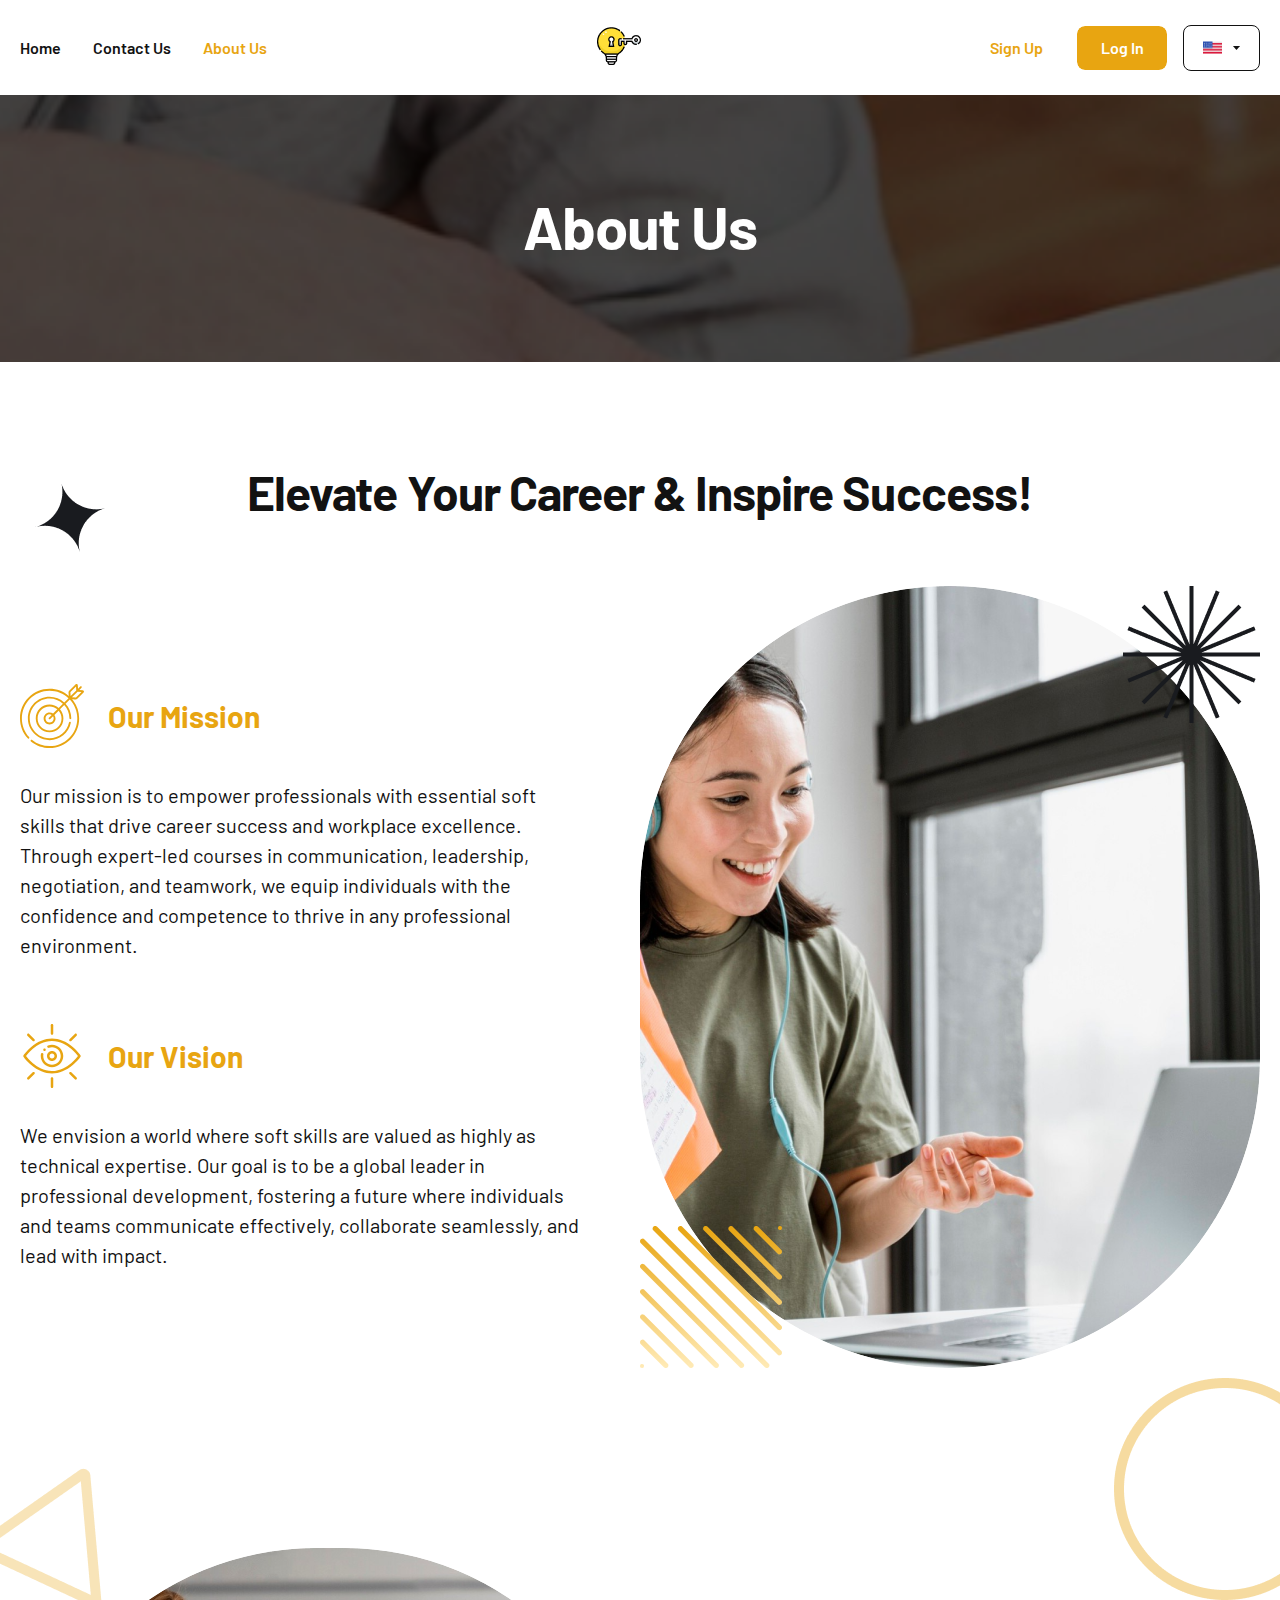
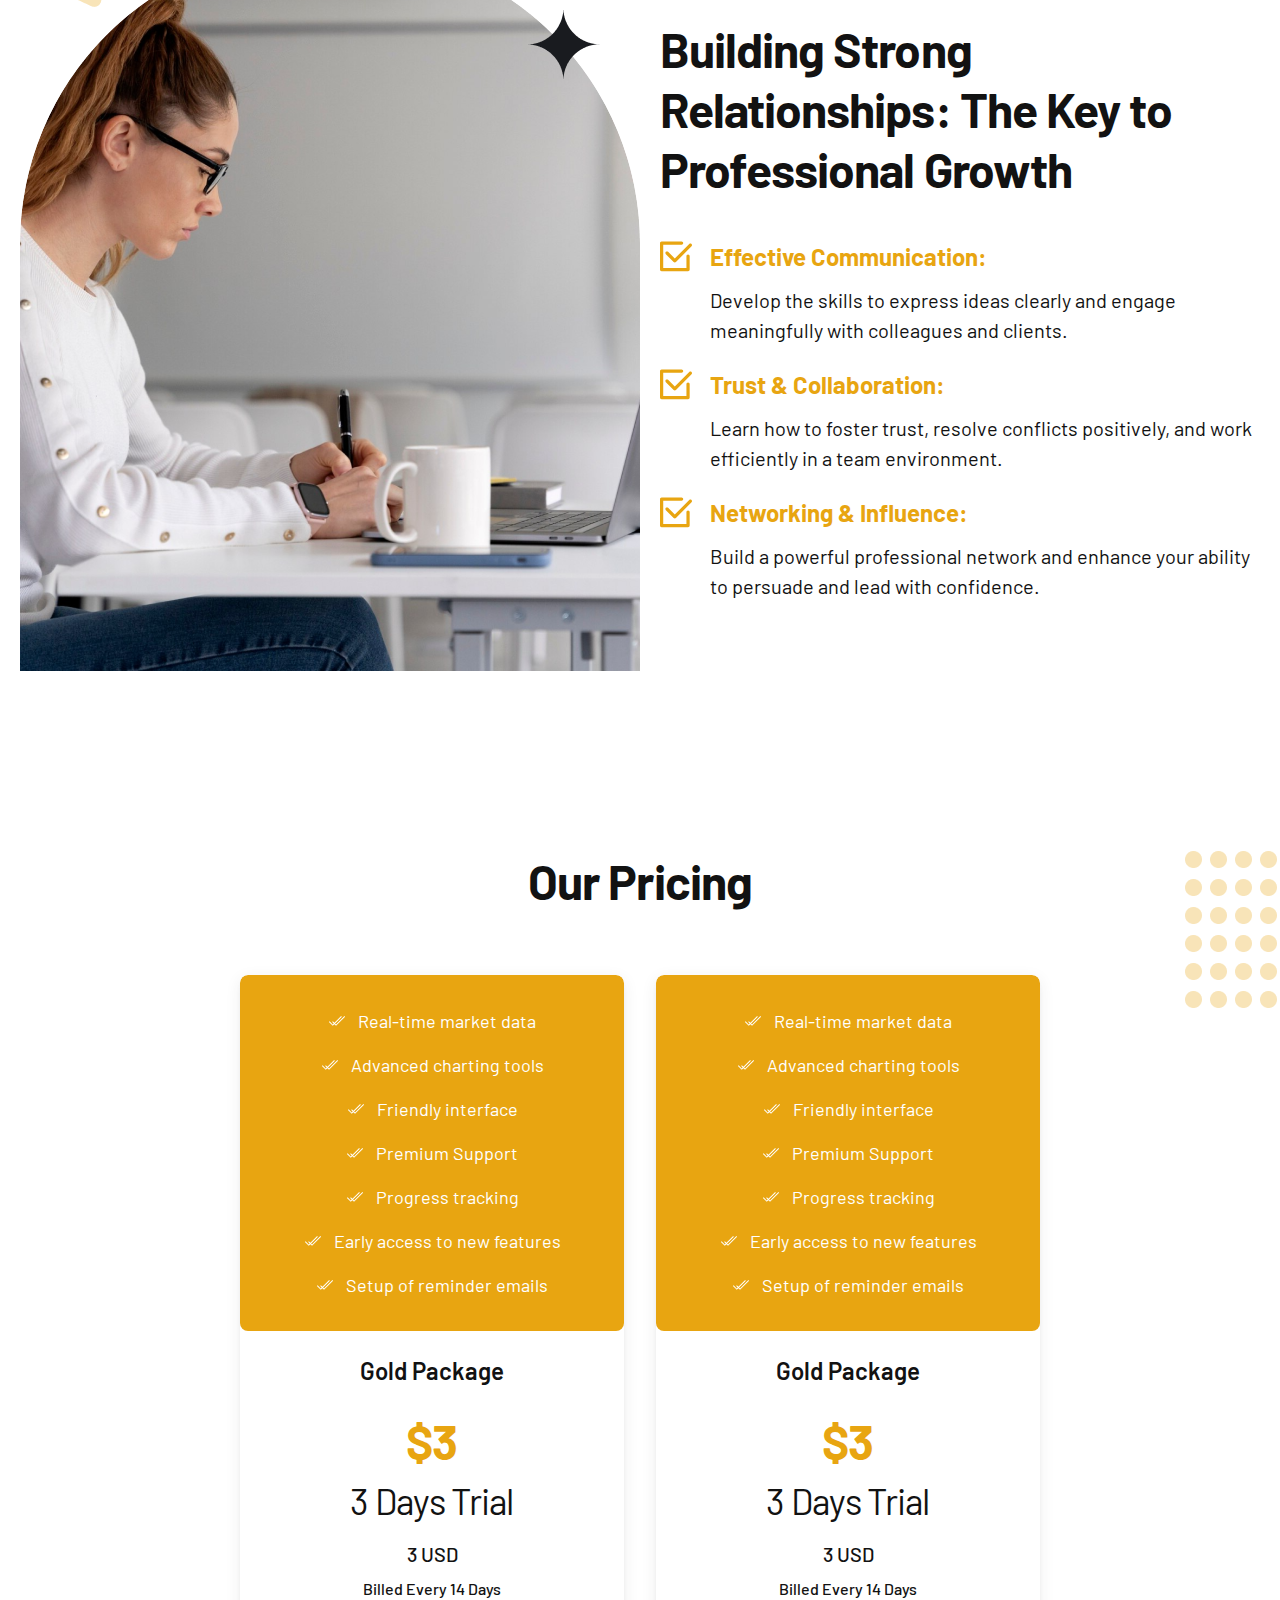
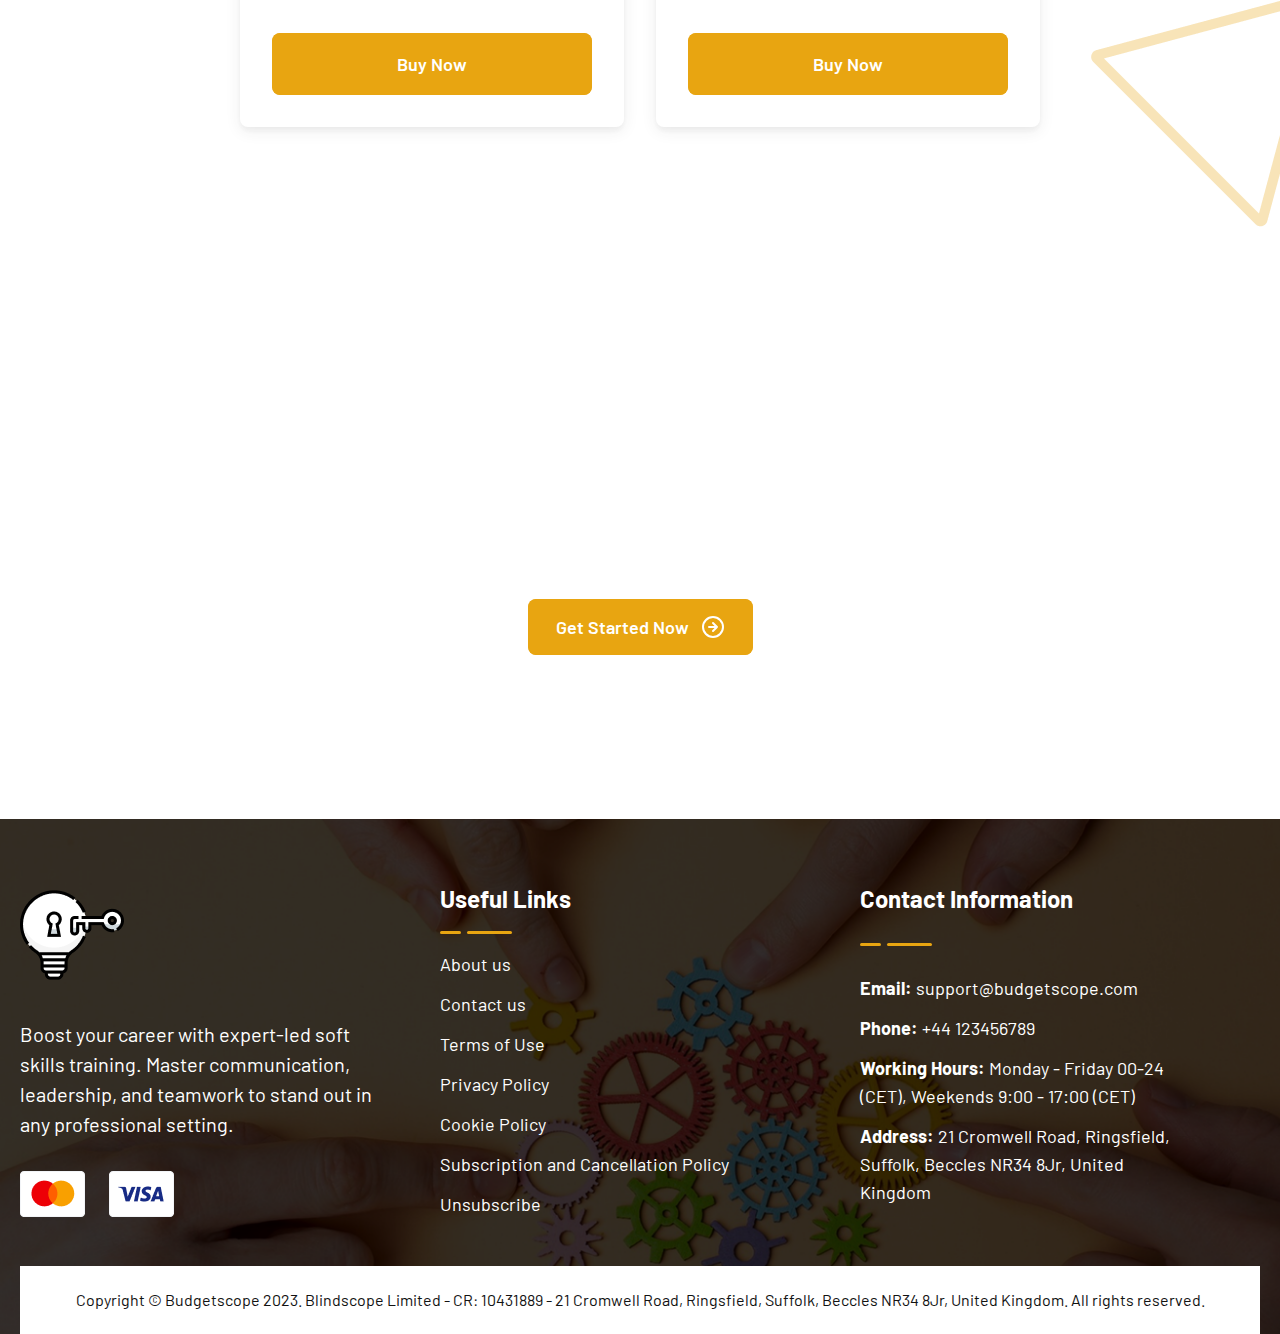
==== commit a663d6ae: "complete mobile navbar" ====
--- a/about.html
+++ b/about.html
@@ -23,13 +23,15 @@
                     <img src="./assets/logo.png" alt="logo" />
                 </a>
                 <div class="action-wrapper">
-                    <a href="#" class="btn-ghost">
-                        <div>
-                            <span>Sign Up</span>
-                            <span>Sign Up</span>
-                        </div>
-                    </a>
-                    <a href="#" class="btn-fill">Log In</a>
+                    <div class="auth-btns-wrapper">
+                        <a href="#" class="btn-ghost">
+                            <div>
+                                <span>Sign Up</span>
+                                <span>Sign Up</span>
+                            </div>
+                        </a>
+                        <a href="#" class="btn-fill">Log In</a>
+                    </div>
                     <div class="dropdown">
                         <div class="dropdown-btn" id="selected-lang">
                             <img src="./assets/flag.png" alt="English" />
@@ -48,10 +50,50 @@
                             </div>
                         </div>
                     </div>
+
+                    <div class="hamburger" id="hamburger">
+                        <svg xmlns="http://www.w3.org/2000/svg" width="24" height="24" viewBox="0 0 24 24" fill="none">
+                            <path d="M3 12H21M3 6H21M3 18H21" stroke="#121212" stroke-width="2" stroke-linecap="round"
+                                stroke-linejoin="round" />
+                        </svg>
+                    </div>
                 </div>
             </div>
         </div>
     </nav>
+
+    <!-- Mobile Menu -->
+    <div class="mobile-menu" id="mobileMenu">
+        <div>
+
+            <div class="mobile-logo">
+                <a href="/index.html">
+                    <img src="./assets/logo.png" alt="logo" />
+                </a>
+            </div>
+
+
+            <div class="mobile-menu-content">
+                <a href="/index.html" class="nav-link-active">Home</a>
+                <a href="#">Contact Us</a>
+                <a href="/about.html">About Us</a>
+            </div>
+
+            <div class="mobile-menu-btn-wrapper">
+                <a href="#" class="btn-ghost">
+                    <div>
+                        <span>Sign Up</span>
+                        <span>Sign Up</span>
+                    </div>
+                </a>
+                <a href="#" class="btn-fill">Log In</a>
+            </div>
+
+        </div>
+    </div>
+
+    <!-- Overlay -->
+    <div class="overlay" id="overlay"></div>
 
     <main>
         <section class="about-us-banner">
--- a/style.css
+++ b/style.css
@@ -130,17 +130,41 @@
     font-weight: 600;
     line-height: 24px;
     transition: 0.3s color ease;
+    position: relative;
 }
 
 .nav-links-wrapper a:hover {
     color: var(--primary);
 }
 
+.nav-links-wrapper a::after {
+    content: "";
+    position: absolute;
+    height: 2px;
+    width: 0;
+    background-color: grey;
+    bottom: -3px;
+    left: 0;
+    border-radius: 4px;
+    transition: width 0.5s ease-in-out, background-color 0.3s ease-in-out;
+  }
+  
+  .nav-links-wrapper a:hover::after {
+    width: 100%;
+    background-color: var(--primary);
+  }
+
 .nav-link-active {
     color: var(--primary) !important;
 }
 
 .action-wrapper {
+    display: flex;
+    align-items: center;
+    gap: 16px;
+}
+
+.auth-btns-wrapper {
     display: flex;
     align-items: center;
     gap: 16px;
@@ -399,7 +423,107 @@
     transform: rotate(180deg);
 }
 
+.hamburger {
+    display: none;
+}
+
 /* language dropdown */
+
+/* Mobile Menu */
+.mobile-menu {
+    position: fixed;
+    top: 0;
+    left: -100%;
+    width: 270px;
+    height: 100vh;
+    background-color: var(--white);
+    box-shadow: -4px 0px 10px rgba(0, 0, 0, 0.1);
+    transition: 0.5s ease-in-out;
+    z-index: 1000;
+    display: flex;
+    flex-direction: column;
+    padding: 40px 24px;
+    text-align: center;
+    display: none;
+  }
+
+  .mobile-logo {
+    padding-bottom: 20px;
+    margin-bottom: 20px;
+  }
+
+  .mobile-menu-btn-wrapper {
+    display: flex;
+    flex-direction: column;
+     align-items: center;
+     gap: 16px;
+  }
+
+  .mobile-menu-content {
+    display: flex;
+    flex-direction: column;
+    gap: 16px;
+    margin-bottom: 20px;
+    align-items: center;
+  }
+  
+  .mobile-menu-content a {
+    color: var(--dark);
+    font-size: 18px;
+    font-style: normal;
+    font-weight: 600;
+    line-height: 24px;
+    position: relative;
+    width: fit-content;
+  }
+
+  .mobile-menu-content a::after {
+    content: "";
+    position: absolute;
+    height: 2px;
+    width: 0;
+    background-color: grey;
+    bottom: -3px;
+    left: 0;
+    border-radius: 4px;
+    transition: width 0.5s ease-in-out, background-color 0.3s ease-in-out;
+  }
+  
+  .mobile-menu-content a:hover::after {
+    width: 100%;
+    background-color: var(--primary);
+  }
+  
+  .mobile-menu-content a:hover {
+    color: var(--primary);
+  }
+  
+  /* Show mobile menu */
+  .mobile-menu.open {
+    left: 0;
+  }
+
+/* Overlay */
+.overlay {
+    display: none;
+    position: fixed;
+    top: 0;
+    right: 0;
+    width: 100%;
+    height: 100vh;
+    background: rgba(0, 0, 0, 0.5);
+    z-index: 999;
+    transition: transform 0.5s ease-in-out;
+    transform: scaleX(0);
+    transform-origin: right;
+}
+
+.overlay.active {
+    transform: scaleX(1);
+}
+
+/* mobile menu */
+
 
 /* navbar ends */
 
@@ -1146,6 +1270,7 @@
     background-image: url("./assets/about-us-banner.png");
     background-repeat: no-repeat;
     background-size: cover;
+    background-position: center;
     background-attachment: fixed;
     padding: 100px 0;
 }
--- a/responsive.css
+++ b/responsive.css
@@ -352,6 +352,69 @@
     max-width: 110px;
     top: -25px;
   }
+
+  /* mobile menu */
+  .nav-links-wrapper {
+    position: fixed;
+    top: 0;
+    right: -100%; /* Initially hidden */
+    width: 100%;
+    height: 100vh;
+    background: rgba(0, 0, 0, 0.8);
+    display: flex;
+    flex-direction: column;
+    align-items: center;
+    justify-content: center;
+    gap: 24px;
+    transition: right 0.3s ease-in-out;
+}
+
+.nav-links-wrapper a {
+    color: white;
+    font-size: 18px;
+}
+
+.nav-links-wrapper.open {
+    right: 0; /* Show menu */
+}
+
+/* Overlay effect */
+.overlay {
+    position: fixed;
+    top: 0;
+    left: 0;
+    width: 100%;
+    height: 100vh;
+    background: rgba(0, 0, 0, 0.5);
+    opacity: 0;
+    pointer-events: none;
+    transition: opacity 0.3s ease-in-out;
+}
+
+.overlay.active {
+    opacity: 1;
+    pointer-events: all;
+}
+
+/* Hamburger menu */
+.nav-links-wrapper {
+  display: none;
+}
+.auth-btns-wrapper {
+  display: none;
+}
+
+.mobile-menu {
+  display: block;
+}
+
+.overlay {
+  display: block;
+}
+
+.hamburger {
+  display: block;
+}
 }
 
 @media (max-width: 650px) {
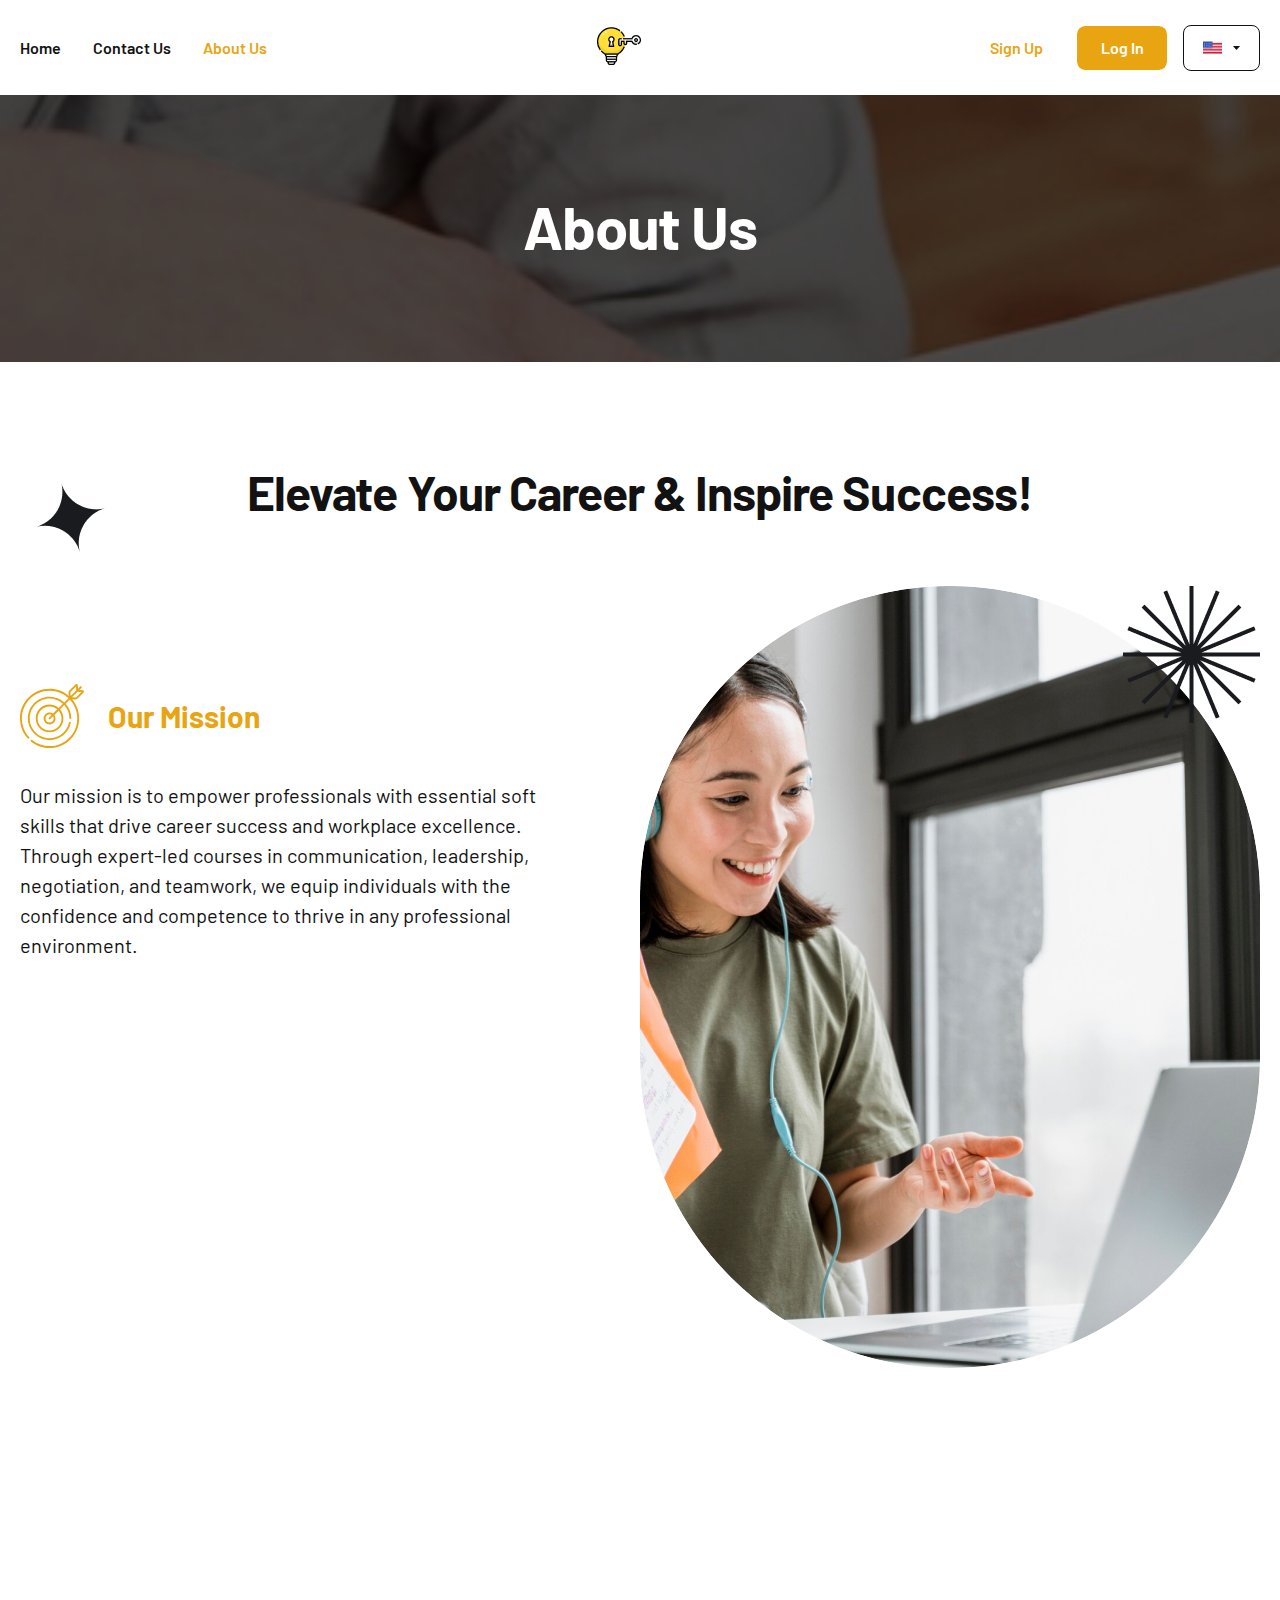
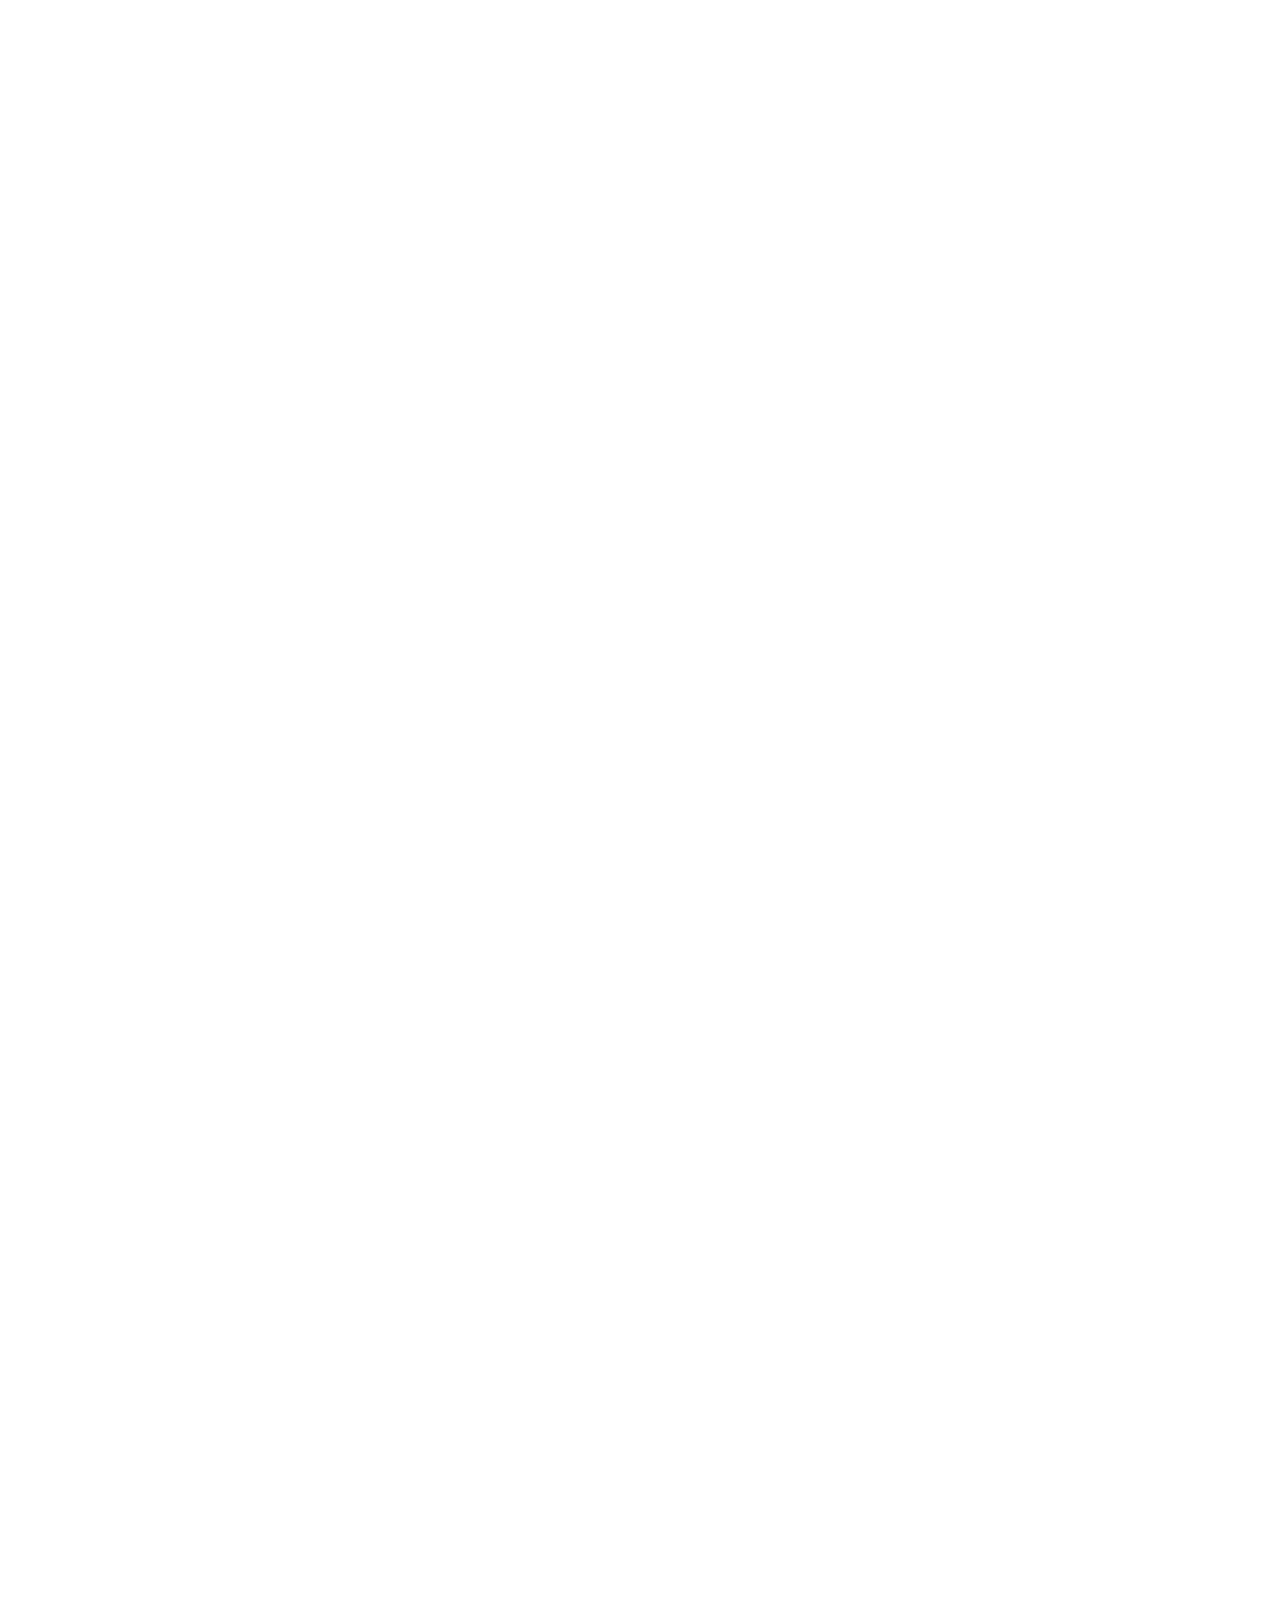
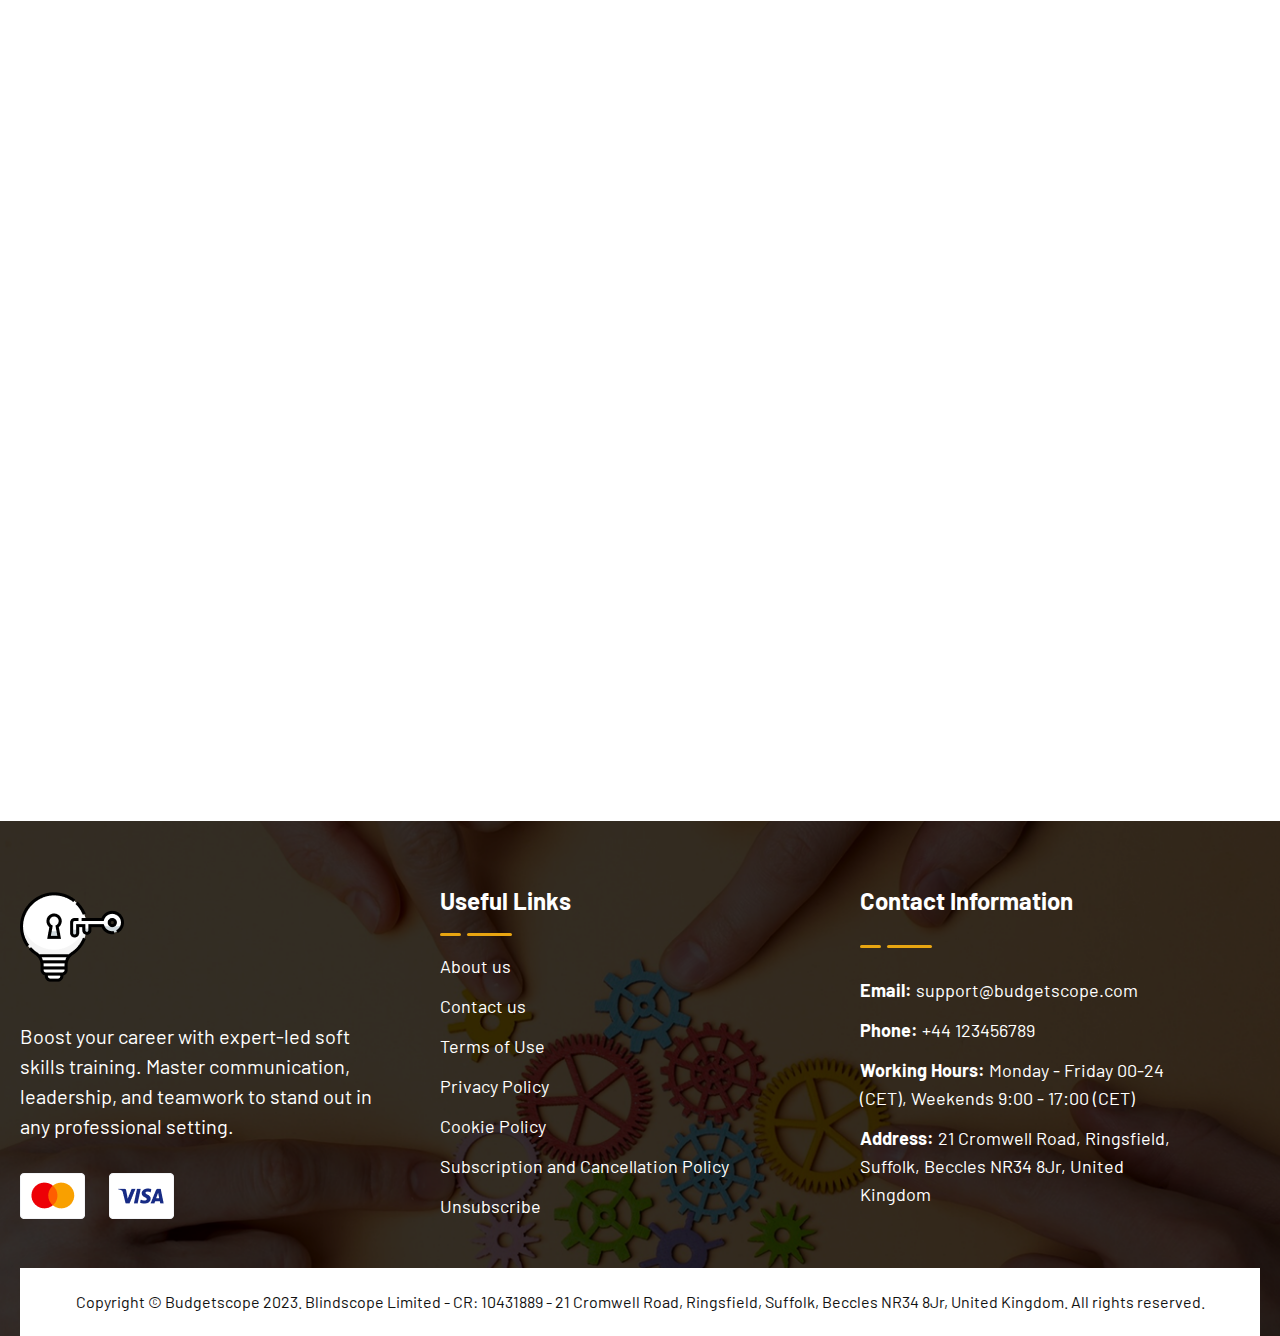
==== commit 960c0df1: "fix carousel" ====
--- a/about.html
+++ b/about.html
@@ -65,20 +65,16 @@
     <!-- Mobile Menu -->
     <div class="mobile-menu" id="mobileMenu">
         <div>
-
             <div class="mobile-logo">
                 <a href="/index.html">
                     <img src="./assets/logo.png" alt="logo" />
                 </a>
             </div>
-
-
             <div class="mobile-menu-content">
                 <a href="/index.html" class="nav-link-active">Home</a>
                 <a href="#">Contact Us</a>
                 <a href="/about.html">About Us</a>
             </div>
-
             <div class="mobile-menu-btn-wrapper">
                 <a href="#" class="btn-ghost">
                     <div>
@@ -88,7 +84,6 @@
                 </a>
                 <a href="#" class="btn-fill">Log In</a>
             </div>
-
         </div>
     </div>
 
@@ -97,16 +92,16 @@
 
     <main>
         <section class="about-us-banner">
-            <h1>About Us</h1>
+            <h1 class="aos">About Us</h1>
         </section>
 
         <section class="career">
-            <img src="./assets/career-star.png" class="career-star-left" alt="image">
+            <img src="./assets/career-star.png" class="career-star-left aos zoom-in" alt="image">
             <div class="container">
-                <h2 class="section-title">Elevate Your Career & Inspire Success!</h2>
+                <h2 class="section-title aos">Elevate Your Career & Inspire Success!</h2>
                 <div class="career-content-wrapper">
                     <div class="career-card-wrapper">
-                        <div class="career-card">
+                        <div class="career-card aos left">
                             <div class="career-card-header">
                                 <svg xmlns="http://www.w3.org/2000/svg" width="64" height="64" viewBox="0 0 64 64"
                                     fill="none">
@@ -121,7 +116,6 @@
                                         </clipPath>
                                     </defs>
                                 </svg>
-
                                 <h3>Our Mission</h3>
                             </div>
                             <p>Our mission is to empower professionals with essential soft skills that drive career
@@ -130,7 +124,7 @@
                                 competence to thrive in any professional environment.
                             </p>
                         </div>
-                        <div class="career-card">
+                        <div class="career-card aos left delay-1">
                             <div class="career-card-header">
                                 <svg xmlns="http://www.w3.org/2000/svg" width="64" height="64" viewBox="0 0 64 64"
                                     fill="none">
@@ -180,9 +174,9 @@
                     </div>
 
                     <div class="career-image-wrapper">
-                        <img src="./assets/career-spike.png" class="career-spike" alt="image">
-                        <img src="./assets/career-lines.png" class="career-lines" alt="image">
-                        <div class="career-img-right">
+                        <img src="./assets/career-spike.png" class="career-spike aos zoom-in delay-2" alt="image">
+                        <img src="./assets/career-lines.png" class="career-lines aos room-in delay-2" alt="image">
+                        <div class="career-img-right aos zoom-out">
                             <img src="./assets/career-right.png" alt="image">
                         </div>
                     </div>
@@ -191,26 +185,26 @@
         </section>
 
         <section class="about-us-growth">
-            <div class="about-us-growth-left-img">
+            <div class="about-us-growth-left-img aos left">
                 <img src="./assets/about-us-growth-left.png" alt="image">
             </div>
-            <div class="about-us-growth-right-img">
+            <div class="about-us-growth-right-img aos right">
                 <img src="./assets/about-us-growth-right.png" alt="image">
             </div>
 
             <div class="container">
                 <div class="about-us-growth-wrapper">
                     <div class="about-us-growth-left">
-                        <div class="about-us-growth-main-img">
+                        <div class="about-us-growth-main-img aos zoom-out">
                             <img src="./assets/about-us-growth-image.png" alt="image">
                         </div>
-                        <img src="./assets/about-us-growth-star.png" class="about-us-growth-star" alt="image">
+                        <img src="./assets/about-us-growth-star.png" class="about-us-growth-star aos zoom-in delay-3" alt="image">
                     </div>
                     <div class="about-us-growth-right">
-                        <h2 class="section-title">Building Strong Relationships: The Key to Professional Growth
+                        <h2 class="section-title aos">Building Strong Relationships: The Key to Professional Growth
                         </h2>
                         <div class="about-us-feature-wrapper">
-                            <div class="feature">
+                            <div class="feature aos right">
                                 <svg xmlns="http://www.w3.org/2000/svg" width="32" height="31" viewBox="0 0 32 31"
                                     fill="none">
                                     <path
@@ -228,7 +222,7 @@
                                     </p>
                                 </div>
                             </div>
-                            <div class="feature">
+                            <div class="feature aos right delay-2">
                                 <svg xmlns="http://www.w3.org/2000/svg" width="32" height="31" viewBox="0 0 32 31"
                                     fill="none">
                                     <path
@@ -247,7 +241,7 @@
                                     </p>
                                 </div>
                             </div>
-                            <div class="feature">
+                            <div class="feature aos right delay-3">
                                 <svg xmlns="http://www.w3.org/2000/svg" width="32" height="31" viewBox="0 0 32 31"
                                     fill="none">
                                     <path
@@ -272,12 +266,12 @@
         </section>
 
         <section class="pricing">
-            <img src="./assets/pricing-right-bg.png" class="pricing-top-bg" alt="background">
-            <img src="./assets/pricing-right-bottom-bg.png" class="pricing-bottom-bg" alt="background">
+            <img src="./assets/pricing-right-bg.png" class="pricing-top-bg aos right" alt="background">
+            <img src="./assets/pricing-right-bottom-bg.png" class="pricing-bottom-bg aos right delay-2" alt="background">
             <div class="container">
-                <div class="section-title">Our Pricing</div>
+                <div class="section-title aos">Our Pricing</div>
                 <div class="pricing-wrapper">
-                    <div class="pricing-card">
+                    <div class="pricing-card aos left">
                         <div class="pricing-header">
                             <ul>
                                 <li><img src="./assets/check.svg" alt="check icon"> Real-time market data</li>
@@ -301,7 +295,7 @@
                             <button class="cta-btn btn-fill">Buy Now</button>
                         </div>
                     </div>
-                    <div class="pricing-card">
+                    <div class="pricing-card aos right">
                         <div class="pricing-header">
                             <ul>
                                 <li><img src="./assets/check.svg" alt="check icon"> Real-time market data</li>
@@ -333,13 +327,13 @@
             <div class="container">
                 <div class="cta-wrapper">
                     <div class="cta-content-wrapper">
-                        <h2 class="cta-title">Unlock Your Potential Today!</h2>
-                        <p class="cta-desc">Success starts with the right skills. Master communication, leadership,
+                        <h2 class="cta-title aos">Unlock Your Potential Today!</h2>
+                        <p class="cta-desc aos left delay-2">Success starts with the right skills. Master communication, leadership,
                             and
                             teamwork
                             with designed courses that help you grow in any career. Take the first step toward a
                             brighter future!</p>
-                        <button class="btn-fill cta-btn">Get Started Now
+                        <button class="btn-fill cta-btn aos right delay-3">Get Started Now
                             <svg xmlns="http://www.w3.org/2000/svg" width="24" height="24" viewBox="0 0 24 24"
                                 fill="none">
                                 <path
--- a/style.css
+++ b/style.css
@@ -33,6 +33,11 @@
     padding: 0;
 }
 
+section {
+    width: 100%;
+    overflow: hidden;
+}
+
 ol,
 ul {
     list-style: none;
@@ -462,7 +467,7 @@
   .mobile-menu-content {
     display: flex;
     flex-direction: column;
-    gap: 16px;
+    gap: 20px;
     margin-bottom: 20px;
     align-items: center;
   }
@@ -496,6 +501,10 @@
   
   .mobile-menu-content a:hover {
     color: var(--primary);
+  }
+
+  .mobile-menu-btn-wrapper a {
+    width: 100%;
   }
   
   /* Show mobile menu */
@@ -743,6 +752,7 @@
 /* service section starts */
 .service {
     padding: 80px 0;
+    overflow: hidden;
 }
 
 .service-header {
@@ -765,31 +775,32 @@
     margin-top: 64px;
     display: flex;
     gap: 24px;
-}
+    transition: transform 0.5s ease-in-out;
+    will-change: transform;
+}
+
 
 .service-item {
-    min-width: calc(33.33% - 24px);
     border-radius: 8px;
     background: var(--white);
     box-shadow: 0px 12px 16px -4px rgba(16, 24, 40, 0.08),
         0px 4px 6px -2px rgba(16, 24, 40, 0.03);
     overflow: hidden;
+    transition: width 0.5s ease-in-out, transform 0.5s ease-in-out;
+    flex-shrink: 0;
+    position: relative;
+    width: calc(100% / 3 - 16px);
 }
 
 .service-item img {
     width: 100%;
     height: 100%;
-    object-fit: cover;
-}
-
-.service-cta-wrapper {
-    display: flex;
-    align-content: center;
-    justify-content: space-between;
-    position: absolute;
-    top: 50%;
-    width: 100%;
-    transform: translateY(-50%);
+    border-radius: 8px;
+    object-fit: cover;
+}
+
+.service-carousel-content-wrapper{
+    position: relative;
 }
 
 .service-cta-wrapper button {
@@ -804,6 +815,15 @@
     border: none;
     transition-duration: 0.3s;
     cursor: pointer;
+    position: absolute;
+    top: 50%;
+}
+
+#prevBtn{
+    left: -23px !important;
+}
+#nextBtn{
+    right: -23px !important;
 }
 
 .service-cta-wrapper button:hover {
@@ -832,6 +852,58 @@
 
 .pagination-circle.active {
     background-color: var(--primary);
+}
+
+@media (max-width: 768px) {
+    .service-item {
+        width: calc(100% / 2 - 12px);
+    }
+}
+
+@media (max-width: 480px) {
+    .service-item {
+        width: 100%;
+    }
+}
+
+.service-item.fade-in {
+    opacity: 0;
+}
+
+@keyframes fadeIn {
+    to {
+        opacity: 1;
+    }
+}
+.service-item-card-content{
+    display: flex;
+    flex-direction: column;
+    gap: 16px;
+    text-align: center;
+    padding: 24px;
+    position: absolute;
+    justify-content: center;
+    align-items: center;
+   bottom: 33px;
+    z-index: 10;
+}
+.service-item-card-content h1{
+    color: var(--white);
+    text-align: center;
+    font-family: Barlow;
+    font-size: 30px;
+    font-style: normal;
+    font-weight: 700;
+    line-height: 38px;
+}
+.service-item-card-content p{
+    color: var(--white);
+    text-align: center;
+    font-family: Barlow;
+    font-size: 18px;
+    font-style: normal;
+    font-weight: 400;
+    line-height: 28px;
 }
 
 /* service section ends */
@@ -945,7 +1017,7 @@
 
 .growth-bg-left {
     position: absolute;
-    top: -64px;
+    top: 0;
     left: 0;
     max-width: 142px;
 }
@@ -1105,11 +1177,17 @@
 .pricing-card {
     background: var(--white);
     border-radius: 8px;
-    box-shadow: 0px 4px 4px 0px rgba(51, 51, 51, 0.04),
-        0px 4px 16px 0px rgba(51, 51, 51, 0.08);
     overflow: hidden;
     max-width: 384px;
     width: 100%;
+    transition-duration: 0.3s;
+    border: 1px solid rgba(51, 51, 51, 0.07),
+}
+
+.pricing-card:hover {
+    transform: translateY(-20px);
+    box-shadow: 0px 4px 4px 0px rgba(51, 51, 51, 0.04),
+    0px 4px 16px 0px rgba(51, 51, 51, 0.08);
 }
 
 .pricing-header {
@@ -1358,12 +1436,14 @@
     position: absolute;
     top: 0;
     right: 0;
+    z-index: 1;
 }
 
 .career-lines {
     position: absolute;
     bottom: 0;
     left: 0;
+    z-index: 1;
 }
 
 /* career section ends */
@@ -1461,6 +1541,7 @@
     background-image: url("./assets/footer-bg.png");
     background-repeat: no-repeat;
     background-size: cover;
+    background-position: center;
     color: white;
     padding-top: 64px;
 }
@@ -1549,6 +1630,12 @@
     color: var(--white);
     font-size: 18px;
     line-height: 28px;
+    transition-duration: 0.3s;
+}
+
+.footer-links a:hover {
+    color: var(--primary);
+    text-decoration: underline;
 }
 
 .footer-contact {
@@ -1577,4 +1664,65 @@
     color: var(--dark);
 }
 
-/* footer ends */+/* footer ends */
+
+/* animations */
+.aos {
+    opacity: 0;
+    transform: translateY(30px);
+    transition: opacity 0.6s ease-out, transform 0.6s ease-out;
+  }
+  
+  /* Visible state when element enters the viewport */
+  .aos.visible {
+    opacity: 1;
+    transform: translateY(0);
+  }
+  
+  /* Slide from left */
+  .aos.left {
+    transform: translateX(-50px);
+  }
+  
+  .aos.left.visible {
+    transform: translateX(0);
+  }
+  
+  /* Slide from right */
+  .aos.right {
+    transform: translateX(50px);
+  }
+
+  .aos.zoom-in {
+    transform: scale(0.6);
+  }
+  
+  .aos.zoom-in.visible {
+    transform: scale(1);
+  }
+  
+  /* Zoom-out effect */
+  .aos.zoom-out {
+    transform: scale(1.2);
+  }
+  
+  .aos.zoom-out.visible {
+    transform: scale(1);
+  }
+  
+  .aos.right.visible {
+    transform: translateX(0);
+  }
+  
+  /* Delayed animations */
+  .aos.delay-1 { 
+    transition-delay: 0.2s; 
+  }
+  
+  .aos.delay-2 { 
+    transition-delay: 0.3s; 
+  }
+  .aos.delay-3 { 
+    transition-delay: 0.4s; 
+  }
+/* animations */--- a/responsive.css
+++ b/responsive.css
@@ -167,6 +167,7 @@
   }
 
   .growth-bg-left {
+    top: -64px;
     max-width: 100px;
   }
 
